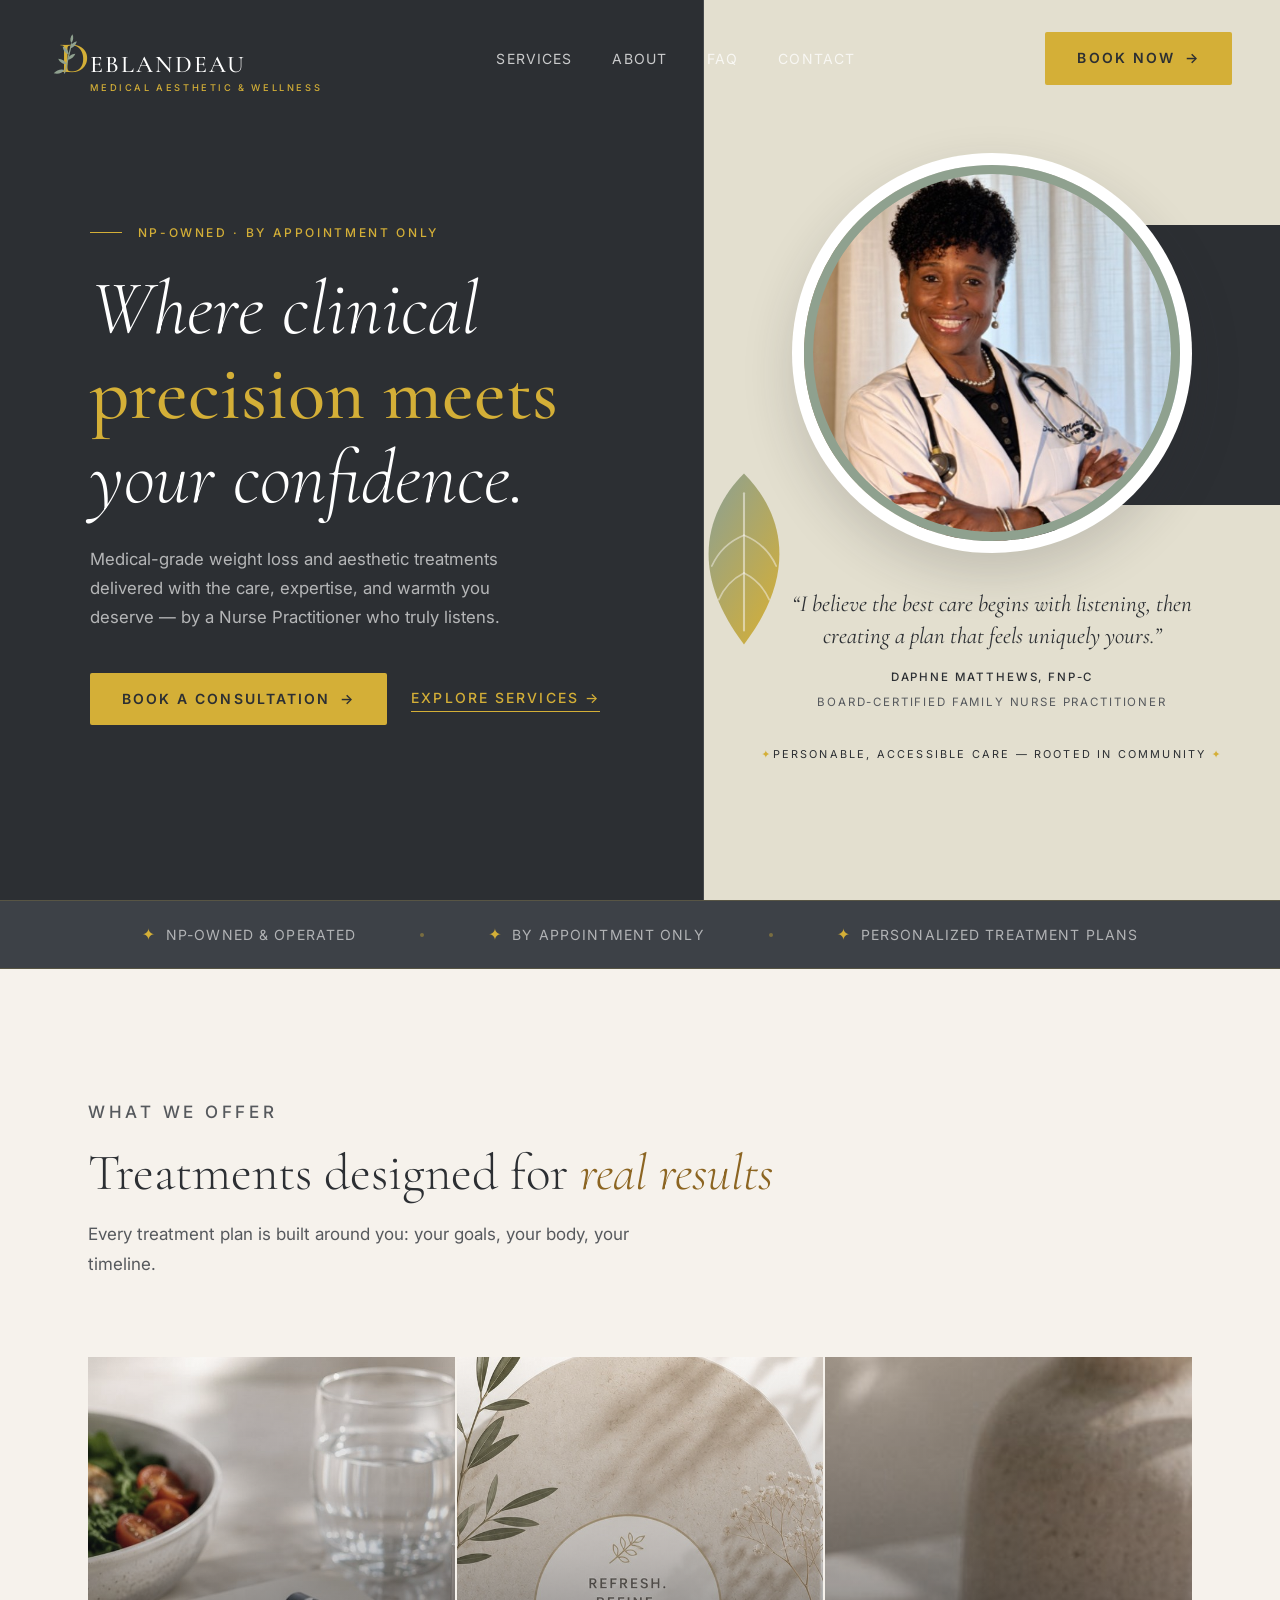
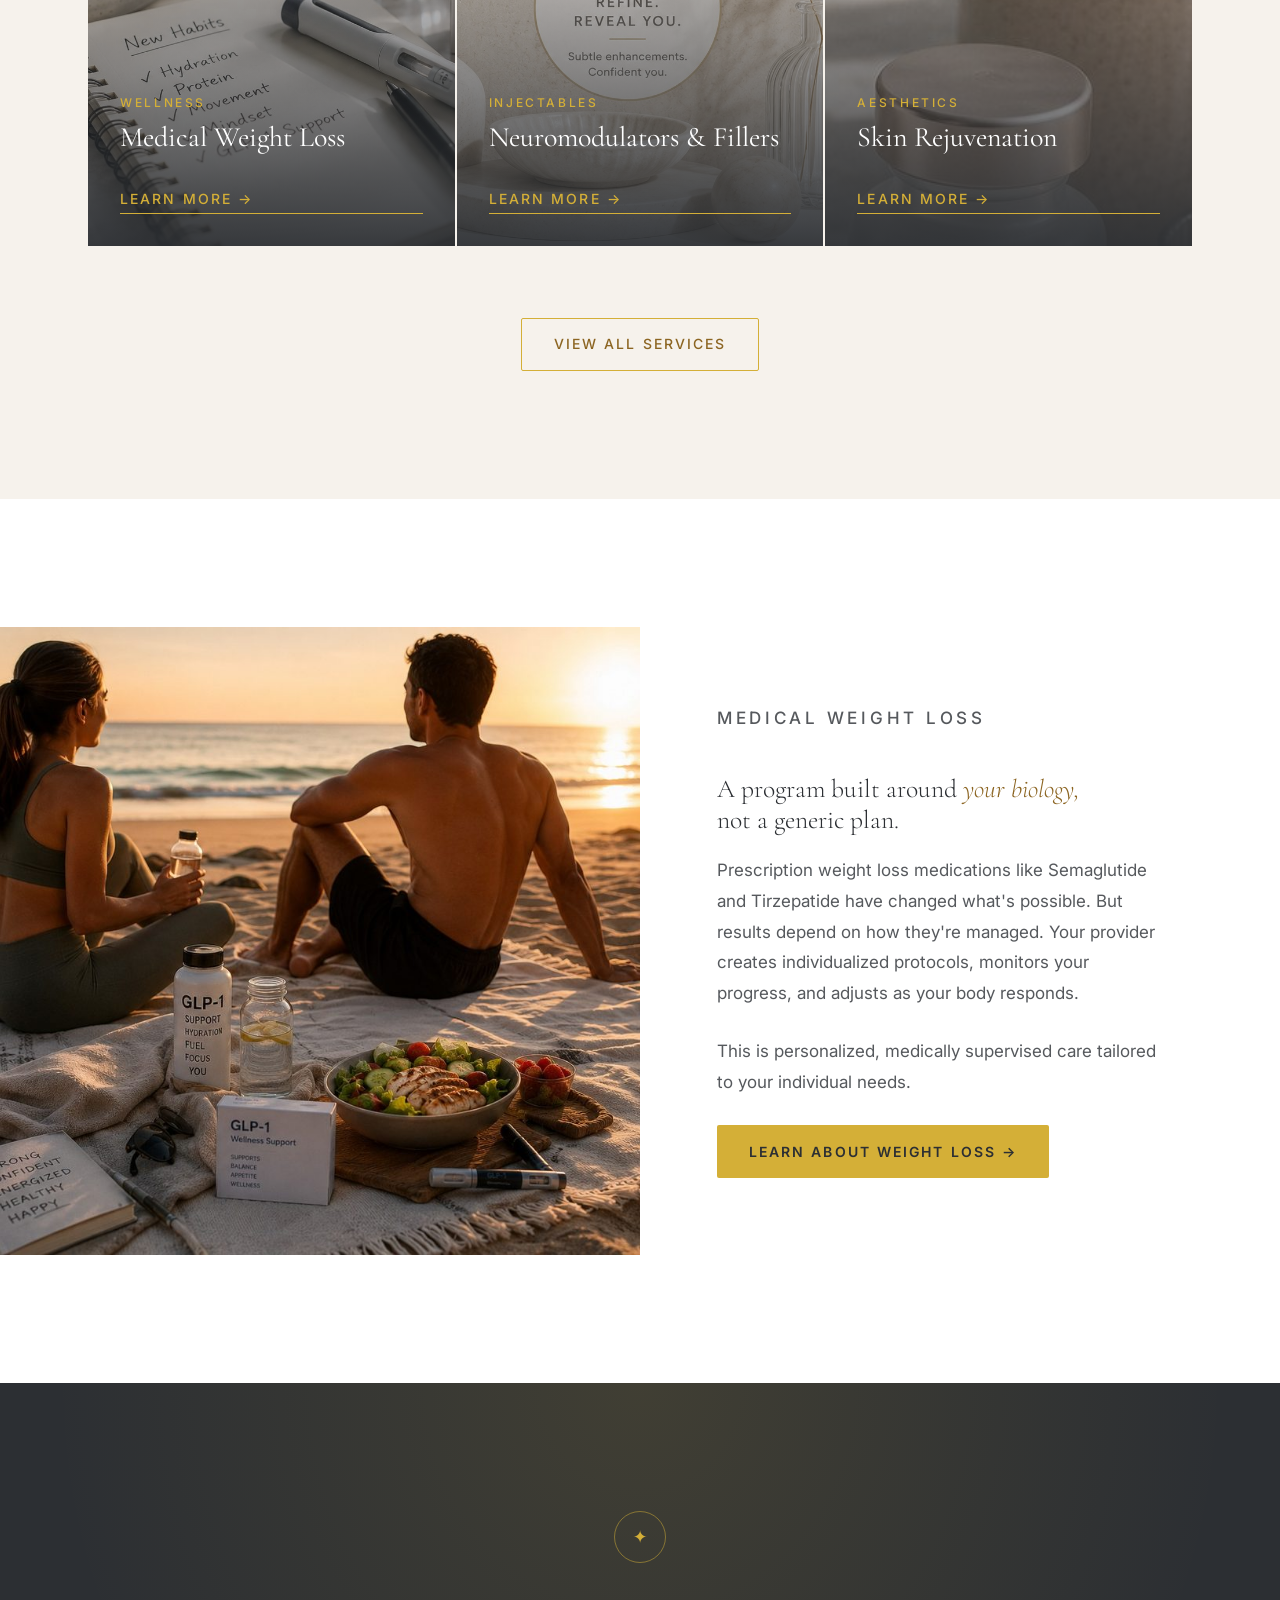
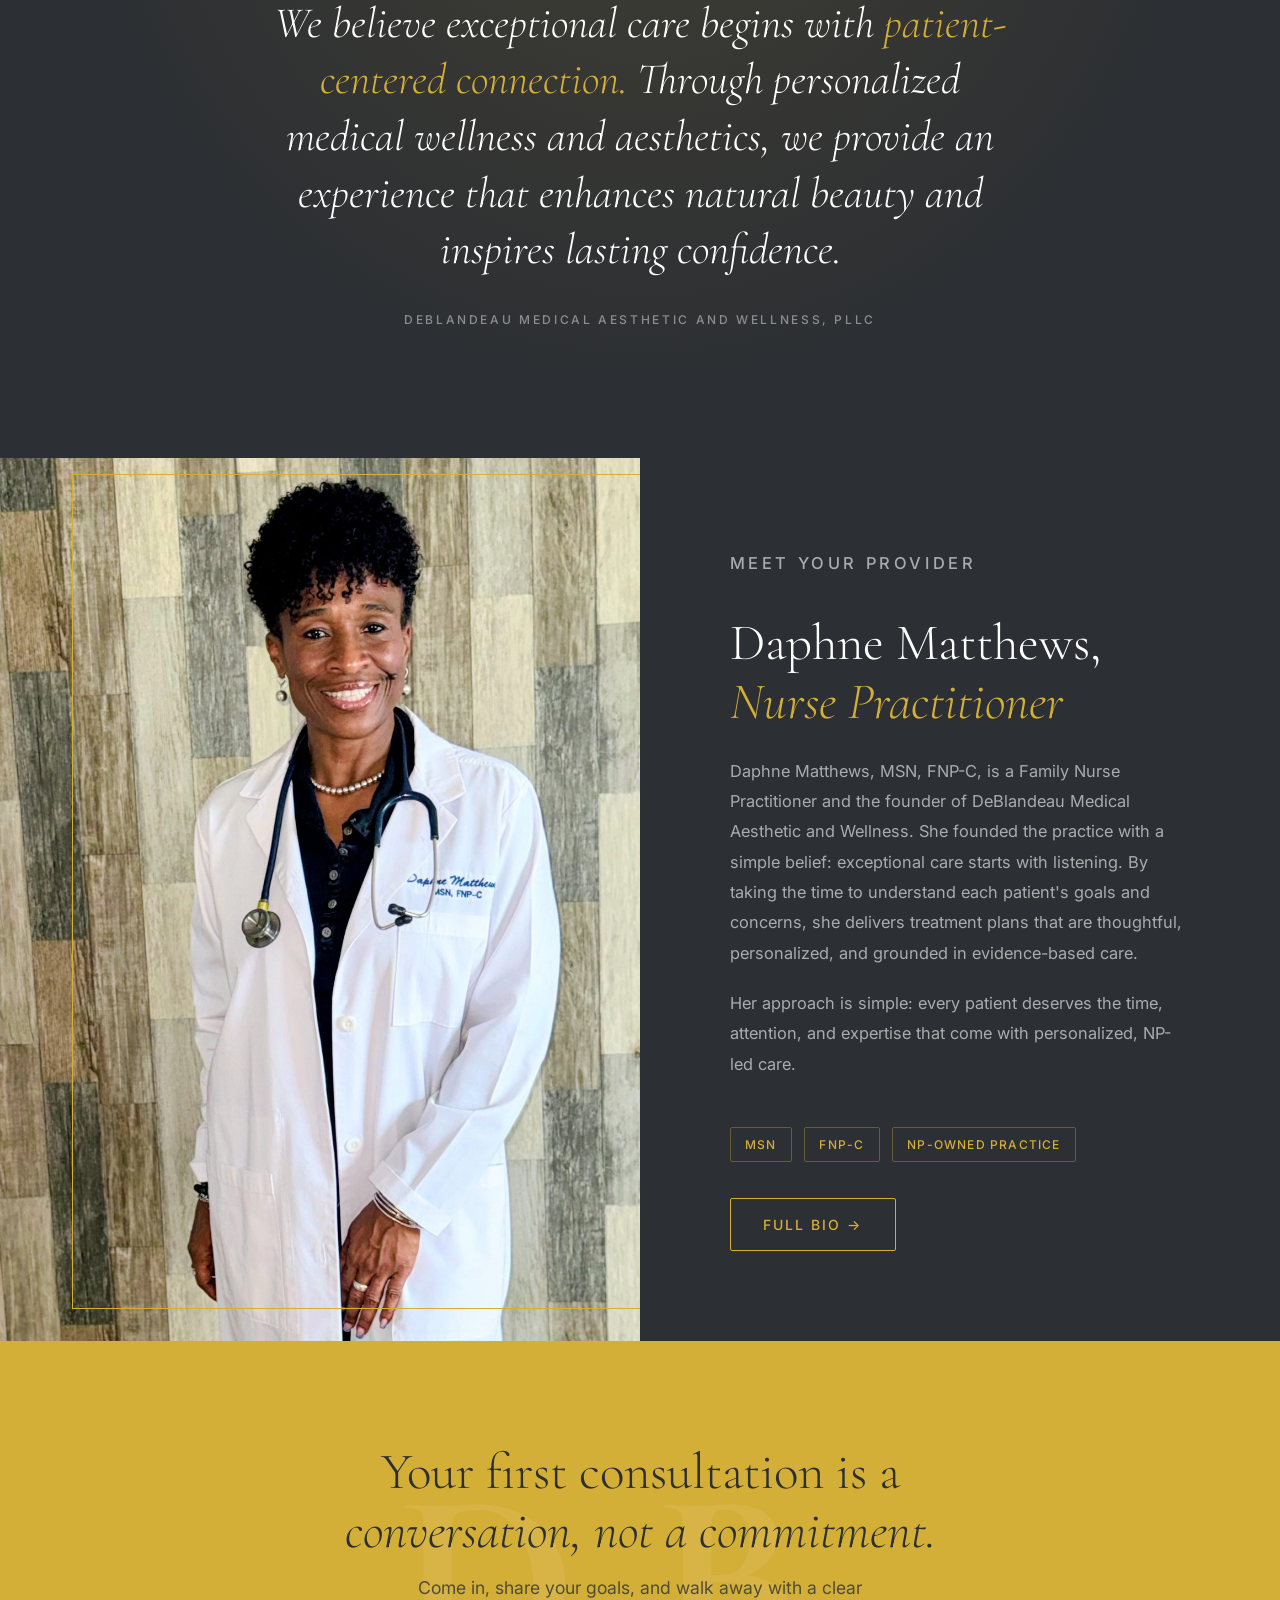
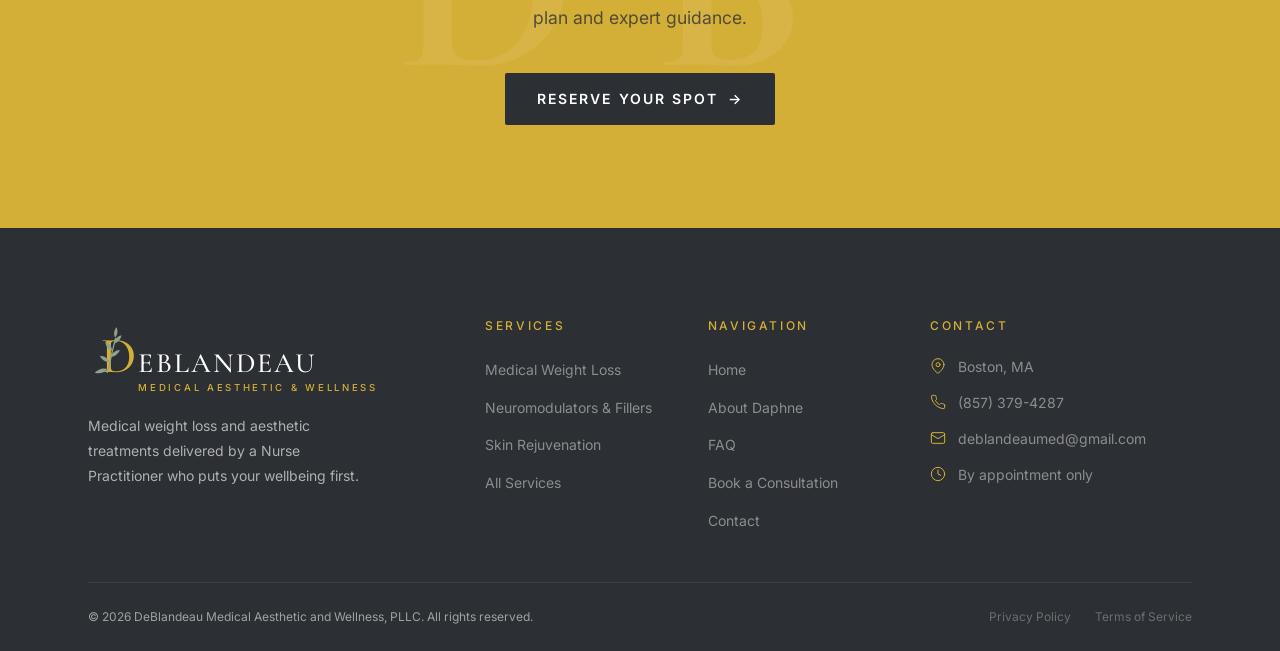
==== index.html @ 9a355823 "feat(hero): flyer-style circular portrait + quote panel on homepage hero Replace the full-height rig" ====
<!DOCTYPE html>
<html lang="en">
<head>
  <meta charset="UTF-8" />
  <meta name="viewport" content="width=device-width, initial-scale=1.0" />
  <meta name="description" content="DeBlandeau Medical Aesthetic and Wellness, PLLC — NP-owned medical weight loss, neuromodulators, fillers, and aesthetic treatments by Daphne Matthews, NP, serving the Greater Boston area." />
  <title>DeBlandeau Medical Aesthetic and Wellness, PLLC | Medical Weight Loss & Aesthetics</title>
  <link rel="canonical" href="https://deblandeau.com/" />
  <meta name="robots" content="index, follow" />
  <meta name="theme-color" content="#2C2F33" />

  <meta property="og:type" content="website" />
  <meta property="og:site_name" content="DeBlandeau Medical Aesthetic and Wellness, PLLC" />
  <meta property="og:title" content="DeBlandeau Medical Aesthetic and Wellness, PLLC" />
  <meta property="og:description" content="NP-owned medical weight loss and aesthetic treatments by Daphne Matthews, NP." />
  <meta property="og:url" content="https://deblandeau.com/" />
  <meta property="og:image" content="https://deblandeau.com/assets/images/hero-daphne.jpg" />
  <meta name="twitter:card" content="summary_large_image" />
  <meta name="twitter:title" content="DeBlandeau Medical Aesthetic and Wellness, PLLC" />
  <meta name="twitter:description" content="NP-owned medical weight loss and aesthetic treatments by Daphne Matthews, NP." />
  <meta name="twitter:image" content="https://deblandeau.com/assets/images/hero-daphne.jpg" />

  <link rel="icon" href="assets/favicon.svg?v=20260820b" type="image/svg+xml" />
  <link rel="apple-touch-icon" href="assets/favicon.svg?v=20260820b" />

  <link rel="preconnect" href="https://fonts.googleapis.com" />
  <link rel="preconnect" href="https://fonts.gstatic.com" crossorigin />
  <link rel="preload" as="style" href="https://fonts.googleapis.com/css2?family=Cormorant+Garamond:ital,wght@0,300;0,400;0,500;0,600;1,300;1,400;1,500&family=Inter:wght@300;400;500;600&display=swap" />
  <link rel="stylesheet" href="https://fonts.googleapis.com/css2?family=Cormorant+Garamond:ital,wght@0,300;0,400;0,500;0,600;1,300;1,400;1,500&family=Inter:wght@300;400;500;600&display=swap" />
  <link rel="preload" as="image" href="assets/images/hero-daphne-circle.jpg" />
  <link rel="stylesheet" href="style.css?v=20261017" />

  <script type="application/ld+json">
  {
    "@context": "https://schema.org",
    "@type": "MedicalBusiness",
    "name": "DeBlandeau Medical Aesthetic and Wellness, PLLC",
    "description": "NP-owned medical weight loss, neuromodulators, dermal fillers, and aesthetic treatments by Daphne Matthews, NP.",
    "url": "https://deblandeau.com/",
    "email": "deblandeaumed@gmail.com",
    "telephone": "+1-857-379-4287",
    "image": "https://deblandeau.com/assets/images/hero-daphne.jpg",
    "address": {
      "@type": "PostalAddress",
      "addressLocality": "Boston",
      "addressRegion": "MA",
      "addressCountry": "US"
    },
    "areaServed": "Greater Boston, MA",
    "founder": { "@type": "Person", "name": "Daphne Matthews", "jobTitle": "Nurse Practitioner" },
    "medicalSpecialty": "PlasticSurgery",
    "availableService": [
      { "@type": "MedicalProcedure", "name": "Medical Weight Loss" },
      { "@type": "MedicalProcedure", "name": "Neuromodulators & Dermal Fillers" },
      { "@type": "MedicalProcedure", "name": "Skin Rejuvenation" }
    ]
  }
  </script>
</head>
<body>

  <nav class="navbar light" aria-label="Main navigation">
    <a href="index.html" class="nav-logo" aria-label="DeBlandeau Medical Aesthetic and Wellness, PLLC — home">
      <svg class="logo-mark" viewBox="0 0 64 64" aria-hidden="true" focusable="false"><text x="35" y="51" text-anchor="middle" font-family="'Cormorant Garamond', Georgia, serif" font-size="58" font-weight="500" fill="var(--accent)">D</text><path d="M22 52 C25 44 26 34 28.5 25 C29.5 21 30.5 17 31.5 13" fill="none" stroke="var(--accent-deep)" stroke-width="1.5" stroke-linecap="round"/><g fill="var(--accent-deep)"><path d="M0 0 C3.5 -3 9 -3 13 -0.4 C9 2.2 3.5 2.6 0 0 Z" transform="translate(22 48) rotate(165) scale(1.15)"/><path d="M0 0 C3.5 -3 9 -3 13 -0.4 C9 2.2 3.5 2.6 0 0 Z" transform="translate(24.5 40) rotate(-145)"/><path d="M0 0 C3.5 -3 9 -3 13 -0.4 C9 2.2 3.5 2.6 0 0 Z" transform="translate(26 34) rotate(-35)"/><path d="M0 0 C3.5 -3 9 -3 13 -0.4 C9 2.2 3.5 2.6 0 0 Z" transform="translate(27.5 27) rotate(-125)"/><path d="M0 0 C3.5 -3 9 -3 13 -0.4 C9 2.2 3.5 2.6 0 0 Z" transform="translate(29.5 19) rotate(-45)"/><path d="M0 0 C3.5 -3 9 -3 13 -0.4 C9 2.2 3.5 2.6 0 0 Z" transform="translate(31 12) rotate(-80) scale(0.9)"/></g></svg><span class="logo-text"><span class="logo-name">eBlandeau</span><span class="logo-sub">Medical Aesthetic &amp; Wellness</span></span>
    </a>
    <ul class="nav-links" role="list">
      <li><a href="services.html">Services</a></li>
      <li><a href="about.html">About</a></li>
      <li><a href="faq.html">FAQ</a></li>
      <li><a href="contact.html">Contact</a></li>
    </ul>
    <a href="https://clientportal.us.zandahealth.com/clientportal/deblandeaumedicalaestheticsand/appointment-booking" target="_blank" rel="noopener noreferrer" class="btn-primary nav-cta" aria-label="Book a consultation">
      Book Now <span class="arrow" aria-hidden="true">→</span>
    </a>
    <button class="nav-toggle" aria-label="Open menu" aria-expanded="false">
      <span></span><span></span><span></span>
    </button>
  </nav>

  <nav class="nav-mobile" aria-label="Mobile navigation">
    <a href="index.html">Home</a>
    <a href="services.html">Services</a>
    <a href="about.html">About</a>
    <a href="faq.html">FAQ</a>
    <a href="contact.html">Contact</a>
    <a href="https://clientportal.us.zandahealth.com/clientportal/deblandeaumedicalaestheticsand/appointment-booking" target="_blank" rel="noopener noreferrer" class="text-accent">Book a Consultation →</a>
  </nav>

  <section class="hero" aria-label="Hero">
    <div class="hero-left">
      <div class="hero-content">
        <div class="hero-eyebrow">
          <span class="eyebrow">NP-Owned · By Appointment Only</span>
        </div>
        <h1 class="hero-title display-italic">
          Where clinical
          <strong>precision meets</strong>
          your confidence.
        </h1>
        <p class="hero-subtitle">
          Medical-grade weight loss and aesthetic treatments delivered with the care, expertise, and warmth you deserve — by a Nurse Practitioner who truly listens.
        </p>
        <div class="hero-actions">
          <a href="https://clientportal.us.zandahealth.com/clientportal/deblandeaumedicalaestheticsand/appointment-booking" target="_blank" rel="noopener noreferrer" class="btn-primary">
            Book a Consultation <span class="arrow" aria-hidden="true">→</span>
          </a>
          <a href="services.html" class="btn-ghost">Explore Services →</a>
        </div>
      </div>
    </div>
    <div class="hero-right hero-right--portrait">
      <svg class="hero-leaf" aria-hidden="true" viewBox="0 0 200 260" fill="none" xmlns="http://www.w3.org/2000/svg">
        <defs>
          <linearGradient id="heroLeafGrad" x1="0.12" y1="0" x2="0.88" y2="1">
            <stop offset="0" stop-color="#8FA18F" />
            <stop offset="1" stop-color="#D4AF37" />
          </linearGradient>
        </defs>
        <path d="M100 8C44 64 22 150 100 252C178 150 156 64 100 8Z" fill="url(#heroLeafGrad)" />
        <path d="M100 36V232" stroke="#F6F2EC" stroke-width="3" stroke-linecap="round" opacity="0.55" />
        <path d="M100 96C80 104 64 118 54 140" stroke="#F6F2EC" stroke-width="2.5" stroke-linecap="round" opacity="0.5" />
        <path d="M100 96C120 104 136 118 146 140" stroke="#F6F2EC" stroke-width="2.5" stroke-linecap="round" opacity="0.5" />
        <path d="M100 150C84 158 72 170 64 188" stroke="#F6F2EC" stroke-width="2.5" stroke-linecap="round" opacity="0.5" />
        <path d="M100 150C116 158 128 170 136 188" stroke="#F6F2EC" stroke-width="2.5" stroke-linecap="round" opacity="0.5" />
      </svg>
      <div class="hero-portrait-wrap">
        <div class="hero-portrait">
          <img src="assets/images/hero-daphne-circle.jpg" alt="Daphne Matthews, FNP-C — Founder of DeBlandeau Medical Aesthetic and Wellness, PLLC" width="512" height="512" loading="eager" />
        </div>
      </div>
      <div class="hero-quote">
        <p class="hero-quote-text">“I believe the best care begins with listening, then creating a plan that feels uniquely yours.”</p>
        <p class="hero-quote-name">Daphne Matthews, FNP-C</p>
        <p class="hero-quote-title">Board-Certified Family Nurse Practitioner</p>
      </div>
      <p class="hero-band">Personable, accessible care — rooted in community</p>
    </div>
  </section>

  <div class="trust-bar" role="complementary" aria-label="Practice highlights">
    <div class="trust-bar-inner container">
      <div class="trust-item"><span class="icon" aria-hidden="true">✦</span> NP-Owned &amp; Operated</div>
      <div class="trust-divider" aria-hidden="true"></div>
      <div class="trust-item"><span class="icon" aria-hidden="true">✦</span> By Appointment Only</div>
      <div class="trust-divider" aria-hidden="true"></div>
      <div class="trust-item"><span class="icon" aria-hidden="true">✦</span> Personalized Treatment Plans</div>
    </div>
  </div>

  <section class="section" id="services" aria-labelledby="services-heading">
    <div class="container">
      <header class="section-header reveal">
        <p class="eyebrow">What We Offer</p>
        <h2 id="services-heading">Treatments designed for <em>real results</em></h2>
        <p>Every treatment plan is built around you: your goals, your body, your timeline.</p>
      </header>
      <div class="services-grid" role="list">
        <article class="service-card reveal" role="listitem">
          <img src="assets/images/service-weightloss.jpg" alt="Medical weight loss treatment" class="service-card-img" loading="lazy" onerror="this.style.visibility='hidden'" />
          <div class="service-card-overlay">
            <span class="service-card-label">Wellness</span>
            <h3 class="service-card-title">Medical Weight Loss</h3>
            <p class="service-card-desc">Clinically supervised Semaglutide and Tirzepatide programs designed to help you lose weight sustainably — guided every step of the way.</p>
            <a href="services.html#weight-loss" class="btn-ghost">Learn More →</a>
          </div>
        </article>
        <article class="service-card reveal reveal-delay-1" role="listitem">
          <img src="assets/images/service-injectables.jpg" alt="Injectable treatments — neuromodulators and dermal fillers" class="service-card-img" loading="lazy" onerror="this.style.visibility='hidden'" />
          <div class="service-card-overlay">
            <span class="service-card-label">Injectables</span>
            <h3 class="service-card-title">Neuromodulators &amp; Fillers</h3>
            <p class="service-card-desc">Natural-looking neuromodulator and dermal filler treatments to soften lines, restore volume, and refresh your appearance without looking overdone.</p>
            <a href="services.html#injectables" class="btn-ghost">Learn More →</a>
          </div>
        </article>
        <article class="service-card reveal reveal-delay-2" role="listitem">
          <img src="assets/images/service-aesthetics.jpg" alt="Aesthetic skin treatments" class="service-card-img" loading="lazy" onerror="this.style.visibility='hidden'" />
          <div class="service-card-overlay">
            <span class="service-card-label">Aesthetics</span>
            <h3 class="service-card-title">Skin Rejuvenation</h3>
            <p class="service-card-desc">Advanced aesthetic treatments to improve skin tone, texture, and radiance — tailored to your skin type and concerns.</p>
            <a href="services.html#aesthetics" class="btn-ghost">Learn More →</a>
          </div>
        </article>
      </div>
      <div class="text-center mt-3" style="padding-top: 3rem;">
        <a href="services.html" class="btn-outline">View All Services</a>
      </div>
    </div>
  </section>

  <section class="section section-surface" id="weight-loss-feature" aria-label="Weight loss feature">
    <div class="feature-row reveal">
      <div class="feature-img-wrap">
        <img src="assets/images/weightloss-feature.jpg" alt="Patient consultation for medical weight loss" loading="lazy" onerror="this.style.visibility='hidden'" />
      </div>
      <div class="feature-content">
        <p class="eyebrow">Medical Weight Loss</p>
        <h2 style="font-size: var(--fs-h3); font-family: var(--font-display); font-weight: 300; margin: 0.75rem 0 1.25rem; line-height: 1.2;">
          A program built around <em style="font-style: italic; color: var(--accent-ink);">your biology,</em><br>not a generic plan.
        </h2>
        <p>Prescription weight loss medications like Semaglutide and Tirzepatide have changed what's possible. But results depend on how they're managed. Your provider creates individualized protocols, monitors your progress, and adjusts as your body responds.</p>
        <p>This is personalized, medically supervised care tailored to your individual needs.</p>
        <a href="services.html#weight-loss" class="btn-primary">Learn About Weight Loss →</a>
      </div>
    </div>
  </section>

  <section class="manifesto" aria-label="Our promise">
    <div class="container">
      <span class="manifesto-mark" aria-hidden="true">✦</span>
      <blockquote class="manifesto-quote reveal">
        We believe exceptional care begins with <em>patient-centered connection.</em> Through personalized medical wellness and aesthetics, we provide an experience that enhances natural beauty and inspires lasting confidence.
      </blockquote>
      <p class="manifesto-attr reveal reveal-delay-1">DeBlandeau Medical Aesthetic and Wellness, PLLC</p>
    </div>
  </section>

  <section class="about-teaser" id="about" aria-label="About Daphne">
    <div class="about-photo-wrap">
      <img src="assets/images/about-daphne.jpg" alt="Daphne Matthews, NP — founder and lead provider" loading="lazy" onerror="this.style.visibility='hidden'" />
    </div>
    <div class="about-content">
      <p class="eyebrow">Meet Your Provider</p>
      <h2>Daphne Matthews,<br><em>Nurse Practitioner</em></h2>
      <p>Daphne Matthews, MSN, FNP-C, is a Family Nurse Practitioner and the founder of DeBlandeau Medical Aesthetic and Wellness. She founded the practice with a simple belief: exceptional care starts with listening. By taking the time to understand each patient's goals and concerns, she delivers treatment plans that are thoughtful, personalized, and grounded in evidence-based care.</p>
      <p>Her approach is simple: every patient deserves the time, attention, and expertise that come with personalized, NP-led care.</p>
      <div class="about-credentials" aria-label="Credentials">
        <span class="credential-tag">MSN</span>
        <span class="credential-tag">FNP-C</span>
        <span class="credential-tag">NP-Owned Practice</span>
      </div>
      <a href="about.html" class="btn-outline">Full Bio →</a>
    </div>
  </section>

  <!-- TESTIMONIALS — DISABLED until real patient testimonials exist (premium audit 2026-07-04).
       To re-enable: remove this comment wrapper and replace the [Patient Name] / [Town, MA] markers.
  <section class="section section-surface" id="testimonials" aria-labelledby="testimonials-heading">
    <div class="container">
      <header class="section-header centered reveal">
        <p class="eyebrow">Patient Stories</p>
        <h2 id="testimonials-heading">Real people, <em>real results</em></h2>
      </header>
      <div class="testimonials-grid" role="list">
        <article class="testimonial-card reveal" role="listitem">
          <div class="stars" aria-label="5 out of 5 stars">
            <span class="star" aria-hidden="true">★</span><span class="star" aria-hidden="true">★</span><span class="star" aria-hidden="true">★</span><span class="star" aria-hidden="true">★</span><span class="star" aria-hidden="true">★</span>
          </div>
          <p class="testimonial-text">"Daphne took the time to actually listen to me and build a plan that fit my life. I've tried everything before — this is the first time I've felt genuinely supported."</p>
          <div class="testimonial-author">
            <img src="assets/images/avatar-1.jpg" alt="" class="author-avatar" loading="lazy" onerror="this.style.visibility='hidden'" />
            <div><span class="author-name">[Patient Name]</span><span class="author-location">[Town, MA]</span></div>
          </div>
        </article>
        <article class="testimonial-card reveal reveal-delay-1" role="listitem">
          <div class="stars" aria-label="5 out of 5 stars">
            <span class="star" aria-hidden="true">★</span><span class="star" aria-hidden="true">★</span><span class="star" aria-hidden="true">★</span><span class="star" aria-hidden="true">★</span><span class="star" aria-hidden="true">★</span>
          </div>
          <p class="testimonial-text">"My results were so natural — my husband didn't even notice I had anything done, he just said I looked refreshed. That's exactly what I wanted."</p>
          <div class="testimonial-author">
            <img src="assets/images/avatar-2.jpg" alt="" class="author-avatar" loading="lazy" onerror="this.style.visibility='hidden'" />
            <div><span class="author-name">[Patient Name]</span><span class="author-location">[Town, MA]</span></div>
          </div>
        </article>
        <article class="testimonial-card reveal reveal-delay-2" role="listitem">
          <div class="stars" aria-label="5 out of 5 stars">
            <span class="star" aria-hidden="true">★</span><span class="star" aria-hidden="true">★</span><span class="star" aria-hidden="true">★</span><span class="star" aria-hidden="true">★</span><span class="star" aria-hidden="true">★</span>
          </div>
          <p class="testimonial-text">"The consultation alone was worth it. She answered every question I had, no rushing, no pressure. I felt safe from the first appointment."</p>
          <div class="testimonial-author">
            <img src="assets/images/avatar-3.jpg" alt="" class="author-avatar" loading="lazy" onerror="this.style.visibility='hidden'" />
            <div><span class="author-name">[Patient Name]</span><span class="author-location">[Town, MA]</span></div>
          </div>
        </article>
      </div>
    </div>
  </section>
  END TESTIMONIALS (disabled) -->

  <section class="cta-banner" aria-label="Call to action">
    <div class="container">
      <h2 class="reveal">Your first consultation is a<br><em>conversation, not a commitment.</em></h2>
      <p class="reveal reveal-delay-1">Come in, share your goals, and walk away with a clear plan and expert guidance.</p>
      <a href="https://clientportal.us.zandahealth.com/clientportal/deblandeaumedicalaestheticsand/appointment-booking" target="_blank" rel="noopener noreferrer" class="btn-primary reveal reveal-delay-2">Reserve Your Spot <span class="arrow" aria-hidden="true">→</span></a>
    </div>
  </section>

  <footer aria-label="Site footer">
    <div class="container">
      <div class="footer-grid">
        <div class="footer-brand">
          <a href="index.html" class="nav-logo" aria-label="DeBlandeau Medical Aesthetic and Wellness, PLLC — home">
            <svg class="logo-mark" viewBox="0 0 64 64" aria-hidden="true" focusable="false"><text x="35" y="51" text-anchor="middle" font-family="'Cormorant Garamond', Georgia, serif" font-size="58" font-weight="500" fill="var(--accent)">D</text><path d="M22 52 C25 44 26 34 28.5 25 C29.5 21 30.5 17 31.5 13" fill="none" stroke="var(--accent-deep)" stroke-width="1.5" stroke-linecap="round"/><g fill="var(--accent-deep)"><path d="M0 0 C3.5 -3 9 -3 13 -0.4 C9 2.2 3.5 2.6 0 0 Z" transform="translate(22 48) rotate(165) scale(1.15)"/><path d="M0 0 C3.5 -3 9 -3 13 -0.4 C9 2.2 3.5 2.6 0 0 Z" transform="translate(24.5 40) rotate(-145)"/><path d="M0 0 C3.5 -3 9 -3 13 -0.4 C9 2.2 3.5 2.6 0 0 Z" transform="translate(26 34) rotate(-35)"/><path d="M0 0 C3.5 -3 9 -3 13 -0.4 C9 2.2 3.5 2.6 0 0 Z" transform="translate(27.5 27) rotate(-125)"/><path d="M0 0 C3.5 -3 9 -3 13 -0.4 C9 2.2 3.5 2.6 0 0 Z" transform="translate(29.5 19) rotate(-45)"/><path d="M0 0 C3.5 -3 9 -3 13 -0.4 C9 2.2 3.5 2.6 0 0 Z" transform="translate(31 12) rotate(-80) scale(0.9)"/></g></svg><span class="logo-text"><span class="logo-name">eBlandeau</span><span class="logo-sub">Medical Aesthetic &amp; Wellness</span></span>
          </a>
          <p>Medical weight loss and aesthetic treatments delivered by a Nurse Practitioner who puts your wellbeing first.</p>
          <!-- Social links removed until real handles exist (audit 2026-07-04). Restore .footer-social block here. -->
        </div>
        <div class="footer-col">
          <h4>Services</h4>
          <ul role="list">
            <li><a href="services.html#weight-loss">Medical Weight Loss</a></li>
            <li><a href="services.html#injectables">Neuromodulators &amp; Fillers</a></li>
            <li><a href="services.html#aesthetics">Skin Rejuvenation</a></li>
            <li><a href="services.html">All Services</a></li>
          </ul>
        </div>
        <div class="footer-col">
          <h4>Navigation</h4>
          <ul role="list">
            <li><a href="index.html">Home</a></li>
            <li><a href="about.html">About Daphne</a></li>
            <li><a href="faq.html">FAQ</a></li>
            <li><a href="https://clientportal.us.zandahealth.com/clientportal/deblandeaumedicalaestheticsand/appointment-booking" target="_blank" rel="noopener noreferrer">Book a Consultation</a></li>
            <li><a href="contact.html">Contact</a></li>
          </ul>
        </div>
        <div class="footer-col">
          <h4>Contact</h4>
          <div class="footer-contact-item"><span class="icon" aria-hidden="true"><svg xmlns="http://www.w3.org/2000/svg" width="16" height="16" viewBox="0 0 24 24" fill="none" stroke="currentColor" stroke-width="1.5" stroke-linecap="round" stroke-linejoin="round" style="display:block"><path d="M21 10c0 7-9 13-9 13s-9-6-9-13a9 9 0 0 1 18 0z"/><circle cx="12" cy="10" r="3"/></svg></span><span>Boston, MA</span></div>
          <div class="footer-contact-item"><span class="icon" aria-hidden="true"><svg xmlns="http://www.w3.org/2000/svg" width="16" height="16" viewBox="0 0 24 24" fill="none" stroke="currentColor" stroke-width="1.5" stroke-linecap="round" stroke-linejoin="round" style="display:block"><path d="M22 16.92v3a2 2 0 0 1-2.18 2 19.79 19.79 0 0 1-8.63-3.07 19.5 19.5 0 0 1-6-6 19.79 19.79 0 0 1-3.07-8.67A2 2 0 0 1 4.11 2h3a2 2 0 0 1 2 1.72 12.84 12.84 0 0 0 .7 2.81 2 2 0 0 1-.45 2.11L8.09 9.91a16 16 0 0 0 6 6l1.27-1.27a2 2 0 0 1 2.11-.45 12.84 12.84 0 0 0 2.81.7A2 2 0 0 1 22 16.92z"/></svg></span><span><a href="tel:+18573794287">(857) 379-4287</a></span></div>
          <div class="footer-contact-item"><span class="icon" aria-hidden="true"><svg xmlns="http://www.w3.org/2000/svg" width="16" height="16" viewBox="0 0 24 24" fill="none" stroke="currentColor" stroke-width="1.5" stroke-linecap="round" stroke-linejoin="round" style="display:block"><rect x="2" y="4" width="20" height="16" rx="2"/><path d="m22 7-10 6L2 7"/></svg></span><span><a href="mailto:deblandeaumed@gmail.com">deblandeaumed@gmail.com</a></span></div>
          <div class="footer-contact-item"><span class="icon" aria-hidden="true"><svg xmlns="http://www.w3.org/2000/svg" width="16" height="16" viewBox="0 0 24 24" fill="none" stroke="currentColor" stroke-width="1.5" stroke-linecap="round" stroke-linejoin="round" style="display:block"><circle cx="12" cy="12" r="10"/><path d="M12 6v6l4 2"/></svg></span><span>By appointment only</span></div>
        </div>
      </div>
      <div class="footer-bottom">
        <p>&copy; <span id="year"></span> DeBlandeau Medical Aesthetic and Wellness, PLLC. All rights reserved.</p>
        <div class="footer-bottom-links">
          <a href="privacy.html">Privacy Policy</a>
          <a href="terms.html">Terms of Service</a>
        </div>
      </div>
    </div>
  </footer>

  <div class="mobile-book-bar"><a href="https://clientportal.us.zandahealth.com/clientportal/deblandeaumedicalaestheticsand/appointment-booking" target="_blank" rel="noopener noreferrer" class="btn-primary">Book a Consultation <span class="arrow" aria-hidden="true">→</span></a></div>

  <script src="main.js?v=20261016"></script>
  <script>document.getElementById('year').textContent = new Date().getFullYear();</script>
</body>
</html>
---- style.css ----
/* ============================================================
   DEBLANDEAU.COM — MASTER STYLESHEET
   Design System: Natural Wellness Luxury · Cormorant + Inter
   ⚠️  IRON RULE: NEVER hardcode a color. Use variables only.
   ⚠️  IRON RULE: DO NOT modify this file without explicit instruction.
   ============================================================ */

/* ARCHIVED PALETTE — Luxe Clinical (replaced June 17, 2026)
   Token NAMES unchanged; only hex/rgba VALUES were revalued to the new
   Natural Wellness Luxury palette.
   --bg          was: #FAF8F5                -> #F6F2EC
   --surface     was: #F2EDE6                -> #FFFFFF
   --white       was: #FFFFFF                -> #FFFFFF
   --dark        was: #1B3A6B                -> #2C2F33
   --dark-light  was: #244D8A                -> #3D4147
   --text        was: #0F1A2E                -> #2C2F33
   --text-muted  was: #3D4A5C                -> #B9AA97
   --text-light  was: #5A6A82                -> #FFFFFF
   --accent      was: #2B6CB0                -> #C9A66A
   --accent-soft was: #C8D9F0                -> rgba(201,166,106,0.12)
   --accent-deep was: #1A4F8A                -> #8FA18F
   --border      was: rgba(43,108,176,0.15)  -> #E4DDD3
   --shadow      was: rgba(27,58,107,0.08)   -> rgba(44,47,51,0.08)
   --accent-rgb  was: 43,108,176             -> 201,166,106
   --dark-rgb    was: 27,58,107              -> 44,47,51
*/

/* REVALUED Aug 20, 2026 — WCAG AA contrast repair (owner-approved fix-by-fix):
   --text-muted  was: #B9AA97 (Taupe, 2.03:1 on --bg) -> #56595D
     (Charcoal #2C2F33 +42/channel, offsets preserved; 6.31:1 on --bg,
      7.04:1 on --surface)
   Taupe #B9AA97 stays in the palette as --taupe (borders/decorative only —
   never body text).
   .btn-primary / .btn-primary:hover / .btn-outline:hover text: --white ->
   --dark (5.86:1 on gold, 4.91:1 on sage hover; was 2.30:1 / 2.74:1).
*/

/* Fonts are loaded via <link rel="preload"/stylesheet"> in each page <head>
   for faster, non-render-blocking delivery. Do not re-add @import here. */

:root {
  /* Colors — Natural Wellness Luxury (revalued June 17, 2026) */
  --bg: #F6F2EC;
  --surface: #FFFFFF;
  --dark: #2C2F33;
  --dark-light: #3D4147;
  --accent: #D4AF37;
  --accent-soft: rgba(var(--accent-rgb), 0.12);
  --accent-deep: #8FA18F;
  --accent-ink: #8C6522;
  --accent-text: var(--accent-ink);
  --text: #2C2F33;
  --text-muted: #56595D;
  --text-light: #FFFFFF;
  --white: #FFFFFF;
  --border: #E4DDD3;
  --taupe: #B9AA97;
  --shadow: rgba(44, 47, 51, 0.08);
  --accent-rgb: 212, 175, 55;
  --dark-rgb: 44, 47, 51;
  --font-display: 'Cormorant Garamond', Georgia, serif;
  --font-body:    'Inter', system-ui, sans-serif;
  --fs-hero:   clamp(2.8rem, 6vw, 5.5rem);
  --fs-h2:     clamp(2rem, 4vw, 3.2rem);
  --fs-h3:     clamp(1.25rem, 2vw, 1.75rem);
  --fs-h4:     1.25rem;
  --fs-body:   1rem;
  --fs-small:  0.875rem;
  --fs-xs:     0.75rem;
  --section-gap:   clamp(5rem, 10vw, 9rem);
  --card-padding:  clamp(1.5rem, 3vw, 2.5rem);
  --container-max: 1200px;
  --container-pad: clamp(1.25rem, 5vw, 3rem);
  --ease:          cubic-bezier(0.25, 0.46, 0.45, 0.94);
  --transition:    0.35s var(--ease);
  --transition-fast: 0.18s var(--ease);
  --radius-sm:   4px;
  --radius:      8px;
  --radius-lg:   16px;
  --tracking-wide: 0.15em;
  --tracking-wider: 0.22em;
}

/* Gold text auto-brightens inside dark containers via the cascading token */
.hero-left, .page-hero, .section-dark, .about-content,
.service-card-overlay, .nav-mobile, .about-quote-badge { --accent-text: var(--accent); }

*, *::before, *::after { box-sizing: border-box; margin: 0; padding: 0; }
html { scroll-behavior: smooth; -webkit-text-size-adjust: 100%; }
html, body { overflow-x: clip; }
img, video { max-width: 100%; display: block; }
a { color: inherit; text-decoration: none; }
ul, ol { list-style: none; }
button { cursor: pointer; font: inherit; border: none; background: none; }
input, textarea, select { font: inherit; }

body {
  font-family: var(--font-body);
  font-size: var(--fs-body);
  color: var(--text);
  background: var(--bg);
  line-height: 1.7;
  -webkit-font-smoothing: antialiased;
}

.display       { font-family: var(--font-display); font-weight: 400; line-height: 1.05; }
.display-italic{ font-family: var(--font-display); font-style: italic; font-weight: 300; line-height: 1.1; }
h1, h2, h3    { font-family: var(--font-display); font-weight: 400; line-height: 1.15; }
h4, h5, h6    { font-family: var(--font-body); font-weight: 500; }

.eyebrow {
  font-family: var(--font-body);
  font-size: var(--fs-xs);
  font-weight: 500;
  letter-spacing: var(--tracking-wider);
  text-transform: uppercase;
  color: var(--accent-text);
}

.container {
  width: 100%;
  max-width: var(--container-max);
  margin: 0 auto;
  padding: 0 var(--container-pad);
}

.btn-primary {
  display: inline-flex;
  align-items: center;
  gap: 0.6rem;
  padding: 0.9rem 2rem;
  background: var(--accent);
  color: var(--dark);
  font-family: var(--font-body);
  font-size: var(--fs-small);
  font-weight: 600;
  letter-spacing: var(--tracking-wide);
  text-transform: uppercase;
  border-radius: 2px;
  transition: background var(--transition-fast), transform var(--transition-fast), box-shadow var(--transition-fast);
}
.btn-primary:hover {
  background: var(--accent-deep);
  color: var(--dark);
  transform: translateY(-1px);
  box-shadow: 0 8px 24px rgba(var(--accent-rgb), 0.32);
}
.btn-primary .arrow { transition: transform var(--transition-fast); }
.btn-primary:hover .arrow { transform: translateX(4px); }

.btn-outline {
  display: inline-flex;
  align-items: center;
  gap: 0.6rem;
  padding: 0.85rem 2rem;
  background: transparent;
  color: var(--accent-text);
  font-family: var(--font-body);
  font-size: var(--fs-small);
  font-weight: 500;
  letter-spacing: var(--tracking-wide);
  text-transform: uppercase;
  border: 1px solid var(--accent);
  border-radius: 2px;
  transition: all var(--transition-fast);
}
.btn-outline:hover { background: var(--accent); color: var(--dark); }

.btn-ghost {
  display: inline-flex;
  align-items: center;
  gap: 0.5rem;
  font-size: var(--fs-small);
  font-weight: 500;
  letter-spacing: var(--tracking-wide);
  text-transform: uppercase;
  color: var(--accent-text);
  padding-bottom: 2px;
  border-bottom: 1px solid var(--accent);
  transition: gap var(--transition-fast), color var(--transition-fast);
}
.btn-ghost:hover { gap: 0.8rem; color: var(--accent-deep); }

.navbar {
  position: fixed;
  top: 0; left: 0; right: 0;
  z-index: 1000;
  padding: 1.5rem var(--container-pad);
  display: flex;
  align-items: center;
  justify-content: space-between;
  transition: background var(--transition), box-shadow var(--transition);
}
.navbar.scrolled {
  background: var(--dark);
  padding: 1rem var(--container-pad);
  box-shadow: 0 2px 20px rgba(var(--dark-rgb), 0.28);
}
.nav-logo {
  display: inline-flex;
  align-items: baseline; /* svg baseline = its bottom edge; logo-text baseline = EBLANDEAU's */
  gap: 0;
  line-height: 1;
}
.logo-mark {
  width: 48px;
  height: 48px;
  flex-shrink: 0;
  margin-right: -0.35rem; /* D glyph stops short of its viewBox edge; pull EBLANDEAU flush */
  position: relative;
  top: 10px; /* D glyph baseline sits (13/64)·height above the svg bottom edge */
  transform-origin: center;
  transition: transform var(--transition-fast);
}
.nav-logo:hover .logo-mark { transform: scale(1.15); }
.logo-text { display: inline-flex; flex-direction: column; }
.footer-brand .logo-mark { width: 56px; height: 56px; top: 11px; }
.logo-name {
  font-family: var(--font-display);
  font-size: 1.5rem;
  font-weight: 500;
  color: var(--white);
  text-transform: uppercase;
  letter-spacing: 0.08em;
  line-height: 1;
}
.logo-sub {
  font-family: var(--font-body);
  font-size: 0.58rem;
  font-weight: 500;
  letter-spacing: 0.28em;
  text-transform: uppercase;
  color: var(--accent);
  margin-top: 0.4rem;
}
.nav-links { display: flex; align-items: center; gap: 2.5rem; }
.nav-links a {
  font-size: var(--fs-small);
  font-weight: 400;
  letter-spacing: 0.08em;
  text-transform: uppercase;
  color: rgba(255,255,255,0.75);
  transition: color var(--transition-fast);
  position: relative;
}
.nav-links a::after {
  content: '';
  position: absolute;
  bottom: -2px; left: 0;
  width: 0; height: 1px;
  background: var(--accent);
  transition: width var(--transition-fast);
}
.nav-links a:hover { color: var(--white); }
.nav-links a:hover::after { width: 100%; }
.nav-cta { margin-left: 1rem; }

.nav-toggle { display: none; flex-direction: column; gap: 5px; padding: 4px; }
.nav-toggle span { display: block; width: 24px; height: 1.5px; background: var(--white); transition: all var(--transition-fast); }
.nav-toggle.active span:nth-child(1) { transform: translateY(6.5px) rotate(45deg); }
.nav-toggle.active span:nth-child(2) { opacity: 0; }
.nav-toggle.active span:nth-child(3) { transform: translateY(-6.5px) rotate(-45deg); }

.nav-mobile {
  display: none;
  position: fixed;
  top: 0; left: 0; right: 0; bottom: 0;
  background: var(--dark);
  z-index: 999;
  padding: 6rem var(--container-pad) 3rem;
  flex-direction: column;
  gap: 2rem;
  transform: translateX(100%);
  transition: transform var(--transition);
}
.nav-mobile.open { transform: translateX(0); }
.nav-mobile a { font-family: var(--font-display); font-size: 2.2rem; font-weight: 300; color: var(--white); transition: color var(--transition-fast); }
.nav-mobile a:hover { color: var(--accent); }

.hero {
  position: relative;
  min-height: 100vh;
  display: grid;
  grid-template-columns: 55% 45%;
  overflow: hidden;
}
.hero-left {
  background: var(--dark);
  display: flex;
  align-items: center;
  padding: 8rem var(--container-pad) 5rem clamp(2rem, 7vw, 6rem);
  position: relative;
  z-index: 2;
}
.hero-left::after {
  content: '';
  position: absolute;
  right: 0; top: 0; bottom: 0;
  width: 1px;
  background: rgba(255, 255, 255, 0.12);
  z-index: 3;
}
.hero-content { max-width: 560px; position: relative; z-index: 4; }
.hero-eyebrow { display: flex; align-items: center; gap: 1rem; margin-bottom: 1.5rem; }
.hero-eyebrow::before { content: ''; display: block; width: 32px; height: 1px; background: var(--accent); }
.hero-title { font-size: var(--fs-hero); font-family: var(--font-display); font-weight: 300; font-style: italic; color: var(--white); line-height: 1.1; margin-bottom: 1.5rem; }
.hero-title strong { font-style: normal; font-weight: 500; color: var(--accent); display: block; }
.hero-subtitle { font-size: 1.05rem; color: rgba(255,255,255,0.65); line-height: 1.75; margin-bottom: 2.5rem; max-width: 420px; }
.hero-actions { display: flex; align-items: center; gap: 1.5rem; flex-wrap: wrap; }
.hero-right { position: relative; overflow: hidden; }
.hero-right::before { content: ''; position: absolute; inset: 0; background: linear-gradient(135deg, rgba(var(--dark-rgb),0.35) 0%, transparent 60%); z-index: 1; }
.hero-image { width: 100%; height: 100%; object-fit: cover; object-position: center top; filter: saturate(0.9); }
.hero-right::after { content: ''; position: absolute; left: -2px; top: 15%; bottom: 15%; width: 3px; background: linear-gradient(to bottom, transparent, var(--accent), transparent); z-index: 2; }

.trust-bar { background: var(--dark-light); padding: 1.25rem 0; border-top: 1px solid rgba(var(--accent-rgb),0.18); border-bottom: 1px solid rgba(var(--accent-rgb),0.18); }
.trust-bar-inner { display: flex; align-items: center; justify-content: center; gap: clamp(2rem, 5vw, 4rem); flex-wrap: wrap; }
.trust-item { display: flex; align-items: center; gap: 0.6rem; font-size: var(--fs-small); font-weight: 400; letter-spacing: 0.08em; text-transform: uppercase; color: rgba(255,255,255,0.6); }
.trust-item .icon { color: var(--accent); font-size: 1rem; }
.trust-divider { width: 4px; height: 4px; border-radius: 50%; background: var(--accent); opacity: 0.4; }

.section { padding: var(--section-gap) 0; }
.section-dark { background: var(--dark); color: var(--white); }
.section-surface { background: var(--surface); }
.section-header { margin-bottom: clamp(3rem, 6vw, 5rem); }
.section-header.centered { text-align: center; }
.section-header .eyebrow { margin-bottom: 1rem; }
.section-header h2 { font-size: var(--fs-h2); font-weight: 300; line-height: 1.15; margin-bottom: 1rem; }
.section-header h2 em { font-style: italic; color: var(--accent-text); }
.section-header p { font-size: 1.0625rem; color: var(--text-muted); max-width: 560px; line-height: 1.8; }
.section-dark .section-header p { color: rgba(255,255,255,0.55); }
.section-dark .section-header h2 { color: var(--white); }

.services-grid { display: grid; grid-template-columns: repeat(3, 1fr); gap: 2px; }
.service-card { position: relative; overflow: hidden; aspect-ratio: 3/4; background: var(--dark-light); }
.service-card-img { width: 100%; height: 100%; object-fit: cover; transition: transform 0.7s var(--ease), filter 0.7s var(--ease); filter: saturate(0.7); }
.service-card:hover .service-card-img { transform: scale(1.05); filter: saturate(1); }
.service-card-overlay { position: absolute; inset: 0; background: linear-gradient(to top, rgba(var(--dark-rgb),0.94) 0%, rgba(var(--dark-rgb),0.25) 60%, transparent 100%); display: flex; flex-direction: column; justify-content: flex-end; padding: 2rem; }
.service-card-label { font-family: var(--font-body); font-size: var(--fs-xs); font-weight: 500; letter-spacing: var(--tracking-wider); text-transform: uppercase; color: var(--accent); margin-bottom: 0.5rem; }
.service-card-title { font-family: var(--font-display); font-size: 1.75rem; font-weight: 400; color: var(--white); margin-bottom: 0.75rem; line-height: 1.2; }
.service-card-desc { font-size: var(--fs-small); color: rgba(255,255,255,0.6); line-height: 1.65; margin-bottom: 1.25rem; max-height: 0; overflow: hidden; transition: max-height 0.4s var(--ease); }
.service-card:hover .service-card-desc { max-height: 80px; }

.feature-row { display: grid; grid-template-columns: 1fr 1fr; min-height: 520px; gap: 0; }
.feature-row.reverse { direction: rtl; }
.feature-row.reverse > * { direction: ltr; }
.feature-img-wrap { overflow: hidden; position: relative; min-height: 380px; background: var(--surface); }
.feature-img-wrap img { width: 100%; height: 100%; object-fit: cover; transition: transform 0.7s var(--ease); }
.feature-img-wrap img[onerror] { min-height: 380px; display: block; font-size: 0; color: transparent; }
.feature-img-wrap:hover img { transform: scale(1.03); }
.feature-content { display: flex; flex-direction: column; justify-content: center; align-items: flex-start; padding: clamp(2.5rem, 6vw, 5rem); background: var(--surface); }
.feature-content h3 { font-size: var(--fs-h3); font-weight: 300; margin: 0.75rem 0 1.25rem; line-height: 1.2; }
.feature-content p { font-size: 1.0625rem; line-height: 1.8; color: var(--text-muted); margin-bottom: 1.75rem; max-width: 440px; }

.about-teaser { display: grid; grid-template-columns: 1fr 1fr; min-height: 600px; gap: 0; }
.about-photo-wrap { position: relative; overflow: hidden; }
.about-photo-wrap img { width: 100%; height: 100%; object-fit: cover; object-position: center top; }
.about-photo-wrap::after { content: ''; position: absolute; bottom: 2rem; right: -1.5rem; width: calc(100% - 3rem); height: calc(100% - 3rem); border: 1px solid var(--accent); z-index: 1; pointer-events: none; }
.about-content { background: var(--dark); display: flex; flex-direction: column; justify-content: center; align-items: flex-start; padding: clamp(3rem, 7vw, 6rem); }
.about-content h2 { font-size: var(--fs-h2); font-weight: 300; color: var(--white); margin: 1rem 0 1.5rem; line-height: 1.15; }
.about-content h2 em { font-style: italic; color: var(--accent); }
.about-content p { color: rgba(255,255,255,0.6); line-height: 1.85; margin-bottom: 1.25rem; font-size: 1.025rem; }
.about-credentials { display: flex; flex-wrap: wrap; gap: 0.75rem; margin: 1.75rem 0 2.25rem; }
.credential-tag { font-size: var(--fs-xs); font-weight: 500; letter-spacing: 0.1em; text-transform: uppercase; color: var(--accent-text); border: 1px solid rgba(var(--accent-rgb),0.35); padding: 0.4rem 0.9rem; border-radius: 2px; }

.testimonials-grid { display: grid; grid-template-columns: repeat(3, 1fr); gap: 1.5rem; }
.testimonial-card { background: var(--white); border: 1px solid var(--border); padding: var(--card-padding); border-radius: var(--radius); position: relative; transition: transform var(--transition), box-shadow var(--transition); }
.testimonial-card:hover { transform: translateY(-4px); box-shadow: 0 16px 40px var(--shadow); }
.testimonial-card::before { content: '\201C'; position: absolute; top: 1.25rem; right: 1.5rem; font-family: var(--font-display); font-size: 5rem; color: var(--accent-soft); line-height: 1; }
.stars { display: flex; gap: 3px; margin-bottom: 1rem; }
.star { color: var(--accent); font-size: 0.85rem; }
.testimonial-text { font-size: 0.95rem; line-height: 1.8; color: var(--text); margin-bottom: 1.5rem; font-style: italic; font-family: var(--font-display); font-weight: 400; }
.testimonial-author { display: flex; align-items: center; gap: 0.75rem; }
.author-avatar { width: 40px; height: 40px; border-radius: 50%; background: var(--surface); border: 2px solid var(--accent-soft); object-fit: cover; }
.author-name { font-size: var(--fs-small); font-weight: 500; color: var(--text); display: block; }
.author-location { font-size: var(--fs-xs); color: var(--text-muted); }

.cta-banner { background: var(--accent); padding: clamp(4rem, 8vw, 7rem) 0; text-align: center; position: relative; overflow: hidden; }
.cta-banner::before { content: 'DB'; position: absolute; font-family: var(--font-display); font-size: clamp(8rem, 20vw, 18rem); font-weight: 700; color: rgba(255,255,255,0.07); top: 50%; left: 50%; transform: translate(-50%, -50%); pointer-events: none; white-space: nowrap; letter-spacing: 0.3em; }
.cta-banner h2 { font-size: var(--fs-h2); font-family: var(--font-display); font-weight: 300; color: var(--dark); margin-bottom: 0.75rem; }
.cta-banner h2 em { font-style: italic; }
.cta-banner p { font-size: 1.1rem; color: rgba(var(--dark-rgb),0.78); margin-bottom: 2.5rem; max-width: 480px; margin-left: auto; margin-right: auto; }
.cta-banner .btn-primary { background: var(--dark); color: var(--white); }
.cta-banner .btn-primary:hover { background: var(--dark-light); box-shadow: 0 8px 24px rgba(var(--dark-rgb),0.35); }

.manifesto { background: var(--dark); padding: clamp(5rem, 10vw, 8.5rem) 0; text-align: center; position: relative; overflow: hidden; }
.manifesto::before { content: ''; position: absolute; inset: 0; background: radial-gradient(ellipse at 50% 0%, rgba(var(--accent-rgb),0.12) 0%, transparent 65%); pointer-events: none; }
.manifesto .container { position: relative; z-index: 1; max-width: 880px; }
.manifesto-mark { display: inline-block; width: 52px; height: 52px; line-height: 50px; border: 1px solid rgba(var(--accent-rgb),0.5); border-radius: 50%; color: var(--accent); font-size: 1.1rem; margin-bottom: 2rem; }
.manifesto-quote { font-family: var(--font-display); font-style: italic; font-weight: 300; font-size: clamp(1.6rem, 3.4vw, 2.75rem); line-height: 1.3; color: var(--white); margin: 0 auto 2rem; max-width: 760px; }
.manifesto-quote em { color: var(--accent); font-style: italic; }
.manifesto-attr { font-family: var(--font-body); font-size: var(--fs-xs); font-weight: 500; letter-spacing: var(--tracking-wider); text-transform: uppercase; color: rgba(255,255,255,0.45); }

.faq-list { max-width: 740px; margin: 0 auto; }
.faq-item { border-bottom: 1px solid var(--border); }
.faq-question { width: 100%; display: flex; align-items: center; justify-content: space-between; padding: 1.5rem 0; font-family: var(--font-display); font-size: 1.2rem; font-weight: 500; color: var(--text); text-align: left; gap: 1rem; transition: color var(--transition-fast); }
.faq-question:hover { color: var(--accent-text); }
.faq-icon { flex-shrink: 0; width: 24px; height: 24px; border: 1px solid var(--border); border-radius: 50%; display: flex; align-items: center; justify-content: center; color: var(--accent-text); font-size: 1rem; transition: transform var(--transition-fast), background var(--transition-fast); }
.faq-item.open .faq-icon { transform: rotate(45deg); background: var(--accent); color: var(--dark); border-color: var(--accent); }
.faq-answer { max-height: 0; overflow: hidden; transition: max-height 0.45s var(--ease); }
.faq-answer-inner { padding: 0 0 1.5rem 0; font-size: 1.0625rem; color: var(--text-muted); line-height: 1.85; }

footer { background: var(--dark); color: var(--white); padding: clamp(3rem, 7vw, 5.5rem) 0 0; }
.footer-grid { display: grid; grid-template-columns: 2fr 1fr 1fr 1.5fr; gap: 3rem; padding-bottom: 3rem; border-bottom: 1px solid rgba(255,255,255,0.08); }
.footer-brand .nav-logo { margin-bottom: 1.25rem; }
.footer-brand .logo-name { font-size: 1.75rem; }
.footer-brand .logo-sub { font-size: 0.6rem; }
.footer-brand p { font-size: var(--fs-small); color: rgba(255,255,255,0.62); line-height: 1.8; max-width: 280px; margin-bottom: 1.5rem; }
.footer-social { display: flex; gap: 1rem; }
.social-link { width: 38px; height: 38px; border: 1px solid rgba(255,255,255,0.15); border-radius: 50%; display: flex; align-items: center; justify-content: center; font-size: 0.9rem; color: rgba(255,255,255,0.5); transition: all var(--transition-fast); }
.social-link:hover { border-color: var(--accent); color: var(--accent); }
.footer-col h4 { font-size: var(--fs-xs); font-weight: 500; letter-spacing: var(--tracking-wider); text-transform: uppercase; color: var(--accent); margin-bottom: 1.25rem; }
.footer-col ul { display: flex; flex-direction: column; gap: 0.65rem; }
.footer-col ul a { font-size: var(--fs-small); color: rgba(255,255,255,0.45); transition: color var(--transition-fast); }
.footer-col ul a:hover { color: var(--white); }
.footer-contact-item { display: flex; gap: 0.75rem; align-items: flex-start; margin-bottom: 0.85rem; }
.footer-contact-item .icon { color: var(--accent); margin-top: 2px; flex-shrink: 0; font-size: 0.9rem; }
.footer-contact-item span { font-size: var(--fs-small); color: rgba(255,255,255,0.45); line-height: 1.6; }
.footer-bottom { padding: 1.5rem 0; display: flex; align-items: center; justify-content: space-between; flex-wrap: wrap; gap: 1rem; }
.footer-bottom p { font-size: var(--fs-xs); color: rgba(255,255,255,0.55); }
.footer-bottom-links { display: flex; gap: 1.5rem; }
.footer-bottom-links a { font-size: var(--fs-xs); color: rgba(255,255,255,0.3); transition: color var(--transition-fast); }
.footer-bottom-links a:hover { color: var(--white); }

.page-hero { background: var(--dark); padding: clamp(7rem, 14vw, 11rem) 0 clamp(3.5rem, 7vw, 5.5rem); text-align: center; position: relative; overflow: hidden; }
.page-hero::before { content: ''; position: absolute; inset: 0; background: radial-gradient(ellipse at 50% 0%, rgba(var(--accent-rgb),0.1) 0%, transparent 70%); }
.page-hero .eyebrow { margin-bottom: 1rem; }
.page-hero h1 { font-size: var(--fs-h2); font-weight: 300; color: var(--white); margin-bottom: 1rem; }
.page-hero h1 em { font-style: italic; color: var(--accent); }
.page-hero p { font-size: 1.05rem; color: rgba(255,255,255,0.70); max-width: 500px; margin: 0 auto; line-height: 1.8; }
.breadcrumb { display: flex; align-items: center; justify-content: center; gap: 0.5rem; margin-top: 1.5rem; font-size: var(--fs-xs); color: rgba(255,255,255,0.3); letter-spacing: 0.05em; }
.breadcrumb a { color: rgba(255,255,255,0.3); }
.breadcrumb a:hover { color: var(--accent); }
.breadcrumb .sep { color: var(--accent); }

.form-group { margin-bottom: 1.5rem; }
.form-label { display: block; font-size: var(--fs-xs); font-weight: 500; letter-spacing: var(--tracking-wide); text-transform: uppercase; color: var(--text-muted); margin-bottom: 0.5rem; }
.form-control { width: 100%; padding: 0.875rem 1rem; border: 1px solid rgba(var(--dark-rgb),0.2); border-radius: var(--radius-sm); background: var(--white); color: var(--text); font-size: var(--fs-body); transition: border-color var(--transition-fast), box-shadow var(--transition-fast); outline: none; }
.form-control:focus { border-color: var(--accent); box-shadow: 0 0 0 3px rgba(var(--accent-rgb),0.18); }
.form-control::placeholder { color: var(--text-muted); }
textarea.form-control { resize: vertical; min-height: 130px; }
.form-row { display: grid; grid-template-columns: 1fr 1fr; gap: 1rem; }
.form-note { font-size: var(--fs-xs); color: var(--text-muted); margin-top: 1rem; line-height: 1.6; }
.form-message.error { background: rgba(180, 40, 40, 0.08) !important; border-color: #B42828 !important; color: #8A1F1F !important; }

.reveal { opacity: 0; transform: translateY(24px); transition: opacity 0.7s var(--ease), transform 0.7s var(--ease); }
.reveal.visible { opacity: 1; transform: translateY(0); }
.reveal-delay-1 { transition-delay: 0.1s; }
.reveal-delay-2 { transition-delay: 0.2s; }
.reveal-delay-3 { transition-delay: 0.3s; }

.mobile-book-bar { display: none; }

.sr-only { position: absolute; width: 1px; height: 1px; overflow: hidden; clip: rect(0,0,0,0); white-space: nowrap; }
.text-accent { color: var(--accent); }
.text-white  { color: var(--white); }
.text-muted  { color: var(--text-muted); }
.text-center { text-align: center; }
.mt-1 { margin-top: 0.5rem; }
.mt-2 { margin-top: 1rem; }
.mt-3 { margin-top: 1.5rem; }

/* Page layout grids (moved from inline styles so the 768px breakpoint can stack them) */
.faq-layout          { display: grid; grid-template-columns: 300px 1fr; gap: clamp(3rem, 6vw, 6rem); align-items: start; }
.booking-layout      { display: grid; grid-template-columns: 1fr 1.4fr; gap: clamp(3rem, 6vw, 6rem); align-items: start; }
.contact-layout      { display: grid; grid-template-columns: 1.2fr 1fr; gap: clamp(3rem, 6vw, 6rem); align-items: start; }
.about-bio-layout    { display: grid; grid-template-columns: 1fr 1.2fr; gap: clamp(3rem, 6vw, 6rem); align-items: start; }
.about-values-layout { display: grid; grid-template-columns: repeat(3, 1fr); gap: 2rem; }
.about-quote-badge   { position: absolute; bottom: 2rem; left: -1.5rem; background: var(--dark); padding: 1.25rem 1.75rem; border-radius: var(--radius); border-left: 3px solid var(--accent); max-width: 220px; }

@media (max-width: 1024px) {
  .services-grid { grid-template-columns: repeat(2, 1fr); }
  .footer-grid   { grid-template-columns: 1fr 1fr; gap: 2rem; }
}
@media (max-width: 768px) {
  .hero { grid-template-columns: 1fr; min-height: auto; }
  .hero-left { padding: 9rem 1.5rem 4rem; min-height: 90vh; min-height: 90svh; }
  .hero-left::after { display: none; }
  .hero-right { aspect-ratio: 4/3; }
  .hero-right::after { display: none; }
  .nav-links, .nav-cta { display: none; }
  .nav-toggle { display: flex; }
  .nav-mobile { display: flex; }
  .about-teaser { grid-template-columns: 1fr; }
  .about-photo-wrap { aspect-ratio: 4/3; }
  .about-photo-wrap::after { display: none; }
  .feature-row { grid-template-columns: 1fr; }
  .feature-row.reverse { direction: ltr; }
  .feature-img-wrap { aspect-ratio: 16/9; }
  .testimonials-grid { grid-template-columns: 1fr; }
  .services-grid { grid-template-columns: 1fr; }
  .service-card { aspect-ratio: 4/3; }
  .footer-grid { grid-template-columns: 1fr; }
  .footer-bottom { flex-direction: column; text-align: center; }
  .form-row { grid-template-columns: 1fr; }
  .faq-layout, .booking-layout, .contact-layout,
  .about-bio-layout, .about-values-layout { grid-template-columns: 1fr; }
  .faq-layout > div:first-child { position: static !important; }
  .about-quote-badge { left: 1rem; }
  .reveal { opacity: 1; transform: none; transition: none; }
}
@media (max-width: 768px) {
  .mobile-book-bar {
    display: flex;
    position: fixed; left: 0; right: 0; bottom: 0; z-index: 900;
    padding: 0.7rem 1rem calc(0.7rem + env(safe-area-inset-bottom));
    background: var(--dark);
    border-top: 1px solid rgba(var(--accent-rgb), 0.28);
    box-shadow: 0 -4px 20px rgba(var(--dark-rgb), 0.35);
  }
  .mobile-book-bar .btn-primary { width: 100%; justify-content: center; }
  body { padding-bottom: 4.75rem; }
}
@media (max-width: 480px) {
  .trust-bar-inner { flex-direction: column; gap: 0.75rem; }
  .trust-divider { display: none; }
  .hero-actions { flex-direction: column; align-items: flex-start; }
  .about-credentials { flex-direction: column; }
}
@media (prefers-reduced-motion: reduce) {
  *, *::before, *::after { transition-duration: 0.01ms !important; animation-duration: 0.01ms !important; }
  .reveal { opacity: 1; transform: none; }
  html { scroll-behavior: auto; }
}

/* Booking page — Zanda portal CTA (moved from inline style, Oct 2026) */
#booking-embed-slot .btn-primary { width: 100%; justify-content: center; }

/* ============================================================
   PLO phone swipe rows — services cards (≤768px ONLY)
   House standard: CSS scroll-snap, ~15% peek, dots via main.js.
   Desktop layout above 768px is untouched by every rule below.
   ============================================================ */
@media (max-width: 768px) {
  .services-grid {
    display: flex;
    overflow-x: auto;
    scroll-snap-type: x mandatory;
    -webkit-overflow-scrolling: touch;
    scrollbar-width: none;
    gap: 2px;
  }
  .services-grid::-webkit-scrollbar { display: none; }
  .services-grid > .service-card {
    flex: 0 0 85%;
    scroll-snap-align: start;
  }
  .swipe-dots {
    display: flex;
    justify-content: center;
    gap: 0.5rem;
    padding-top: 1rem;
  }
  .swipe-dots span {
    width: 7px;
    height: 7px;
    border-radius: 50%;
    background: var(--border);
    transition: background 0.3s var(--ease);
  }
  .swipe-dots span.active { background: var(--accent); }
}
@media (min-width: 769px) {
  .swipe-dots { display: none; }
}
@media (prefers-reduced-motion: reduce) {
  .services-grid { scroll-behavior: auto; }
}

/* ============================================================
   Cross-document page transitions (View Transitions API).
   Progressive enhancement: browsers without support ignore the
   at-rule entirely and navigate instantly. No JS involved.
   ============================================================ */
@view-transition {
  navigation: auto;
}
::view-transition-old(root),
::view-transition-new(root) {
  animation-duration: 0.22s;
  animation-timing-function: ease;
}
@media (prefers-reduced-motion: reduce) {
  ::view-transition-group(*),
  ::view-transition-old(root),
  ::view-transition-new(root) {
    animation: none !important;
  }
}

/* ============================================================
   HERO PORTRAIT VARIANT — .hero-right--portrait   [added 2026-10-17]
   Flyer-style circular portrait + quote panel for the index.html
   hero-right. All selectors are scoped under .hero-right--portrait;
   no existing rule is edited. Only new literal color is #E3DFCF
   (the panel background). Everything else uses existing tokens.
   ============================================================ */
.hero-right--portrait {
  background: #E3DFCF;
  display: flex;
  flex-direction: column;
  align-items: center;
  justify-content: center;
  padding: 5rem 2rem 4rem;
  overflow: hidden;
}
/* Cancel the base .hero-right gradient overlay + gold line for this variant only */
.hero-right--portrait::before,
.hero-right--portrait::after { content: none; }

/* Portrait wrap + its decorative dark block behind the circle */
.hero-right--portrait .hero-portrait-wrap {
  position: relative;
  width: 100%;
  display: flex;
  align-items: center;
  justify-content: center;
  z-index: 2;
}
.hero-right--portrait .hero-portrait-wrap::before {
  content: '';
  position: absolute;
  right: -2rem;
  top: 18%;
  bottom: 12%;
  width: 42%;
  background: var(--dark);
}

/* The circular portrait: white mat + sage inset ring */
.hero-right--portrait .hero-portrait {
  position: relative;
  width: min(400px, 80%);
  aspect-ratio: 1;
  border-radius: 50%;
  padding: 12px;
  background: var(--white);
  box-shadow: 0 20px 50px rgba(var(--dark-rgb), 0.18);
}
.hero-right--portrait .hero-portrait::after {
  content: '';
  position: absolute;
  inset: 12px;
  border-radius: 50%;
  box-shadow: inset 0 0 0 9px var(--accent-deep);
  pointer-events: none;
}
.hero-right--portrait .hero-portrait img {
  width: 100%;
  height: 100%;
  border-radius: 50%;
  object-fit: cover;
  display: block;
}

/* Decorative leaf, behind the portrait */
.hero-right--portrait .hero-leaf {
  position: absolute;
  z-index: 1;
  left: -30px;
  top: 52%;
  width: min(140px, 26%);
}

/* Quote panel */
.hero-right--portrait .hero-quote {
  position: relative;
  max-width: 400px;
  margin-top: 2.2rem;
  text-align: center;
  z-index: 2;
}
.hero-right--portrait .hero-quote-text {
  font-family: var(--font-display);
  font-style: italic;
  font-size: clamp(1.25rem, 1.8vw, 1.55rem);
  line-height: 1.4;
  color: var(--text);
}
.hero-right--portrait .hero-quote-name,
.hero-right--portrait .hero-quote-title {
  font-family: var(--font-body);
  font-size: 0.72rem;
  text-transform: uppercase;
  letter-spacing: 0.16em;
}
.hero-right--portrait .hero-quote-name {
  color: var(--text);
  font-weight: 500;
  margin-top: 1rem;
}
.hero-right--portrait .hero-quote-title {
  color: var(--text-muted);
  margin-top: 0.35rem;
}

/* Band */
.hero-right--portrait .hero-band {
  position: relative;
  margin-top: 2rem;
  font-size: 0.68rem;
  text-transform: uppercase;
  letter-spacing: 0.2em;
  text-align: center;
  z-index: 2;
}
.hero-right--portrait .hero-band::before { content: '\2726 '; color: var(--accent); }
.hero-right--portrait .hero-band::after  { content: ' \2726'; color: var(--accent); }

/* Mobile */
@media (max-width: 768px) {
  .hero-right--portrait { aspect-ratio: auto; padding: 3.5rem 1.5rem 3rem; }
  .hero-right--portrait .hero-portrait { width: min(290px, 78%); }
  .hero-right--portrait .hero-portrait-wrap::before { right: -1.5rem; width: 34%; }
  .hero-right--portrait .hero-leaf { width: 90px; left: -40px; top: 36%; }
}
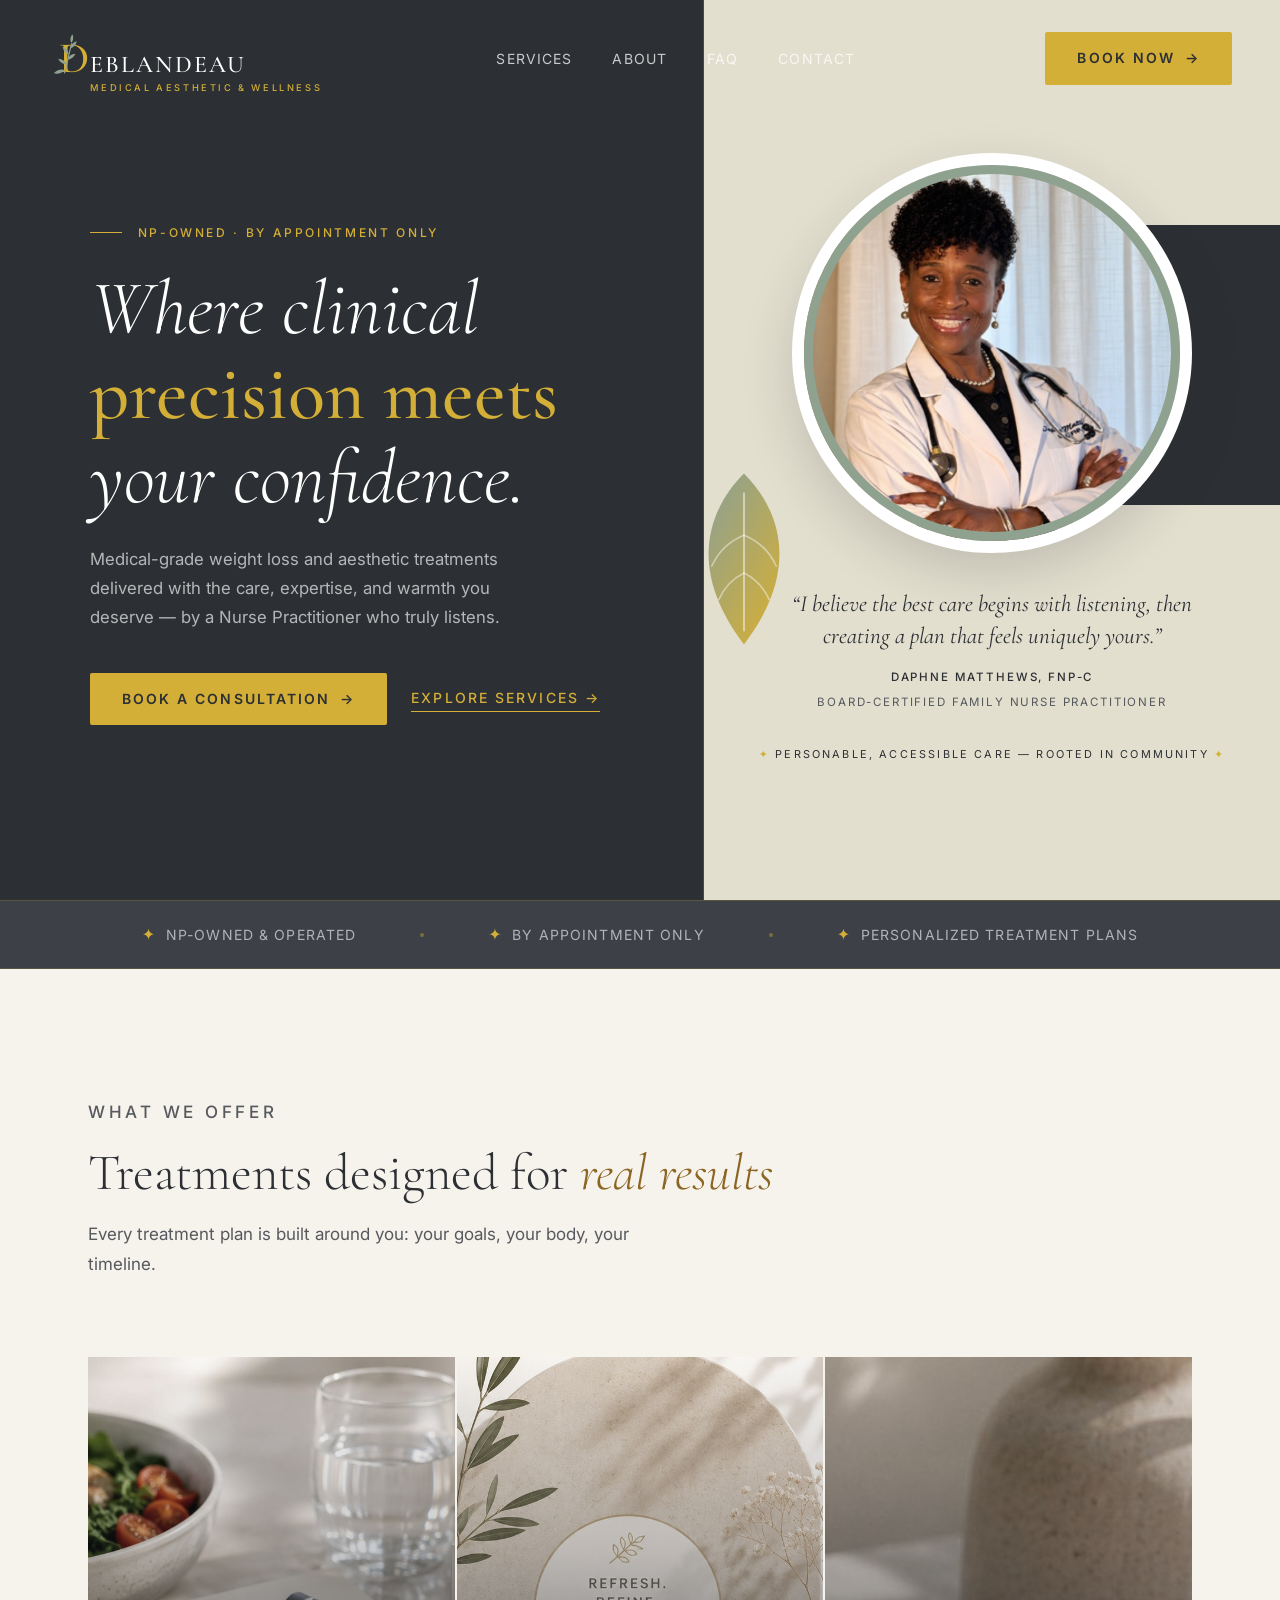
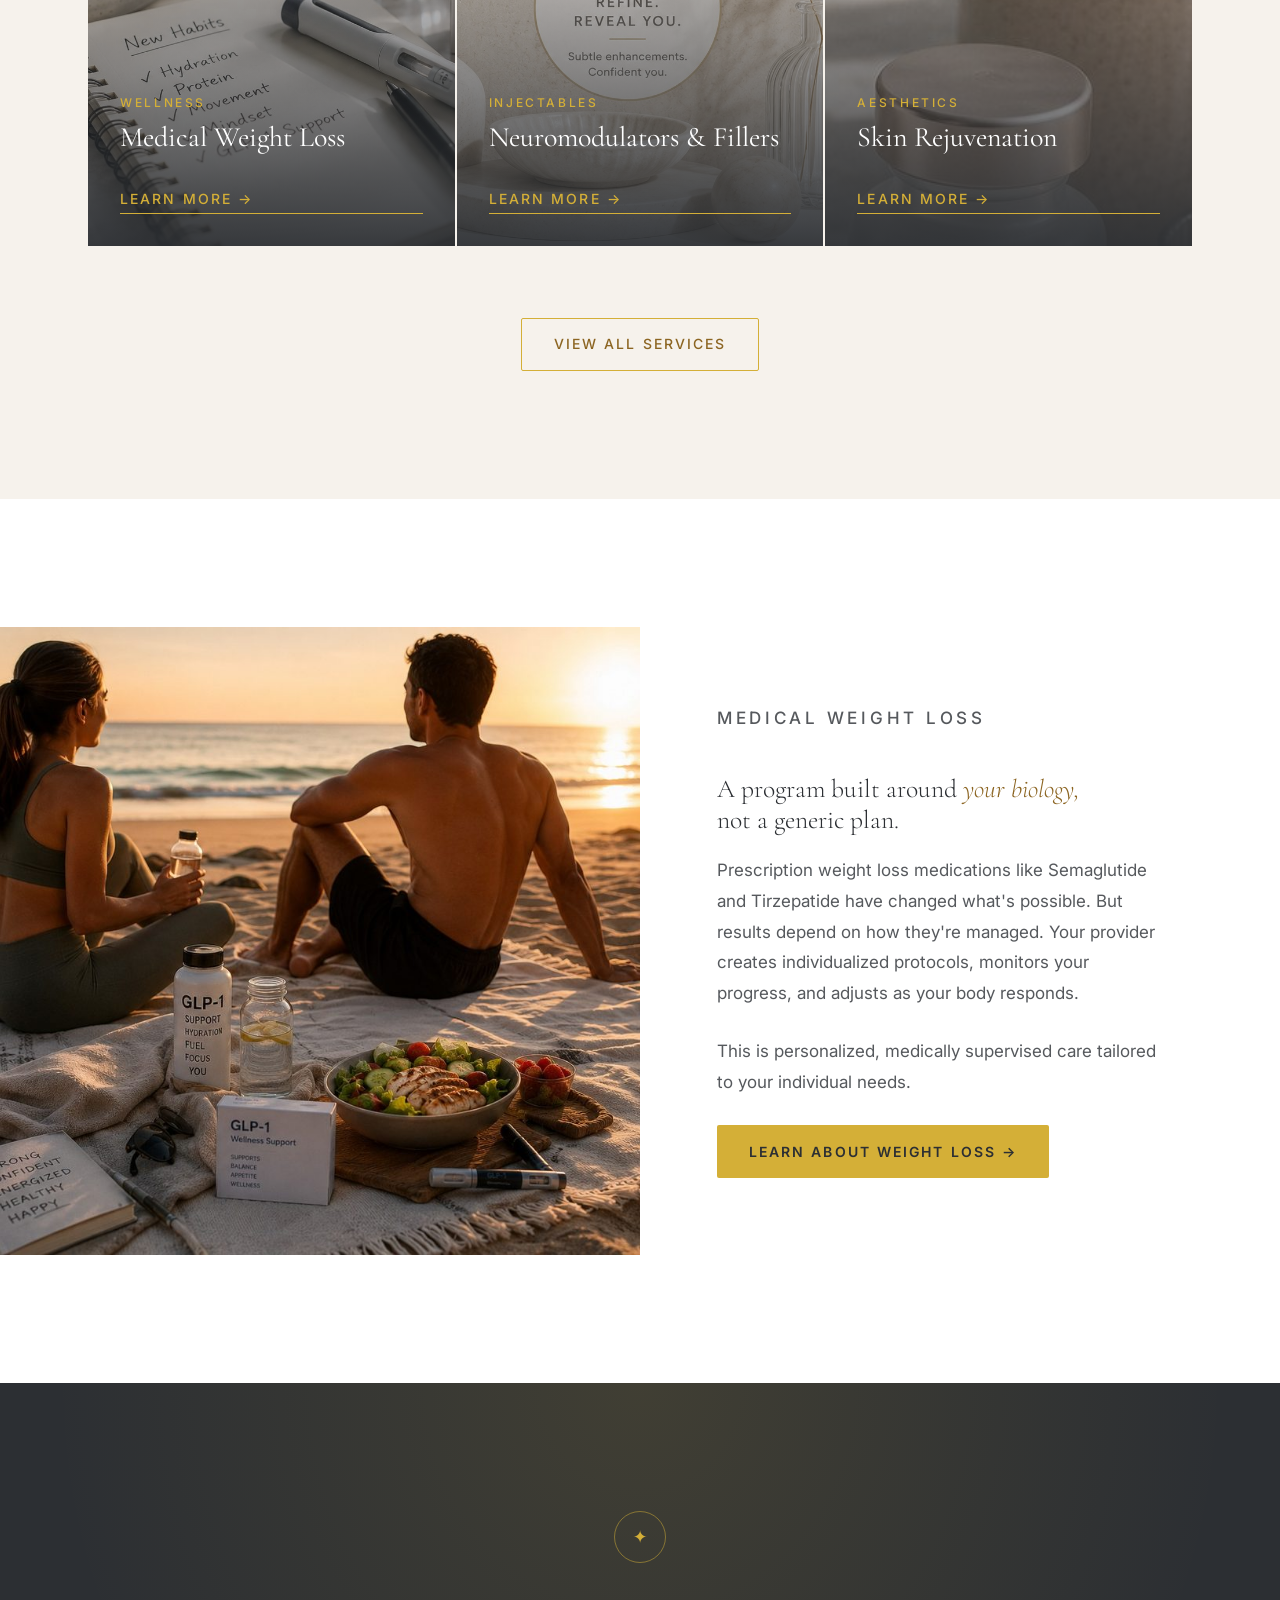
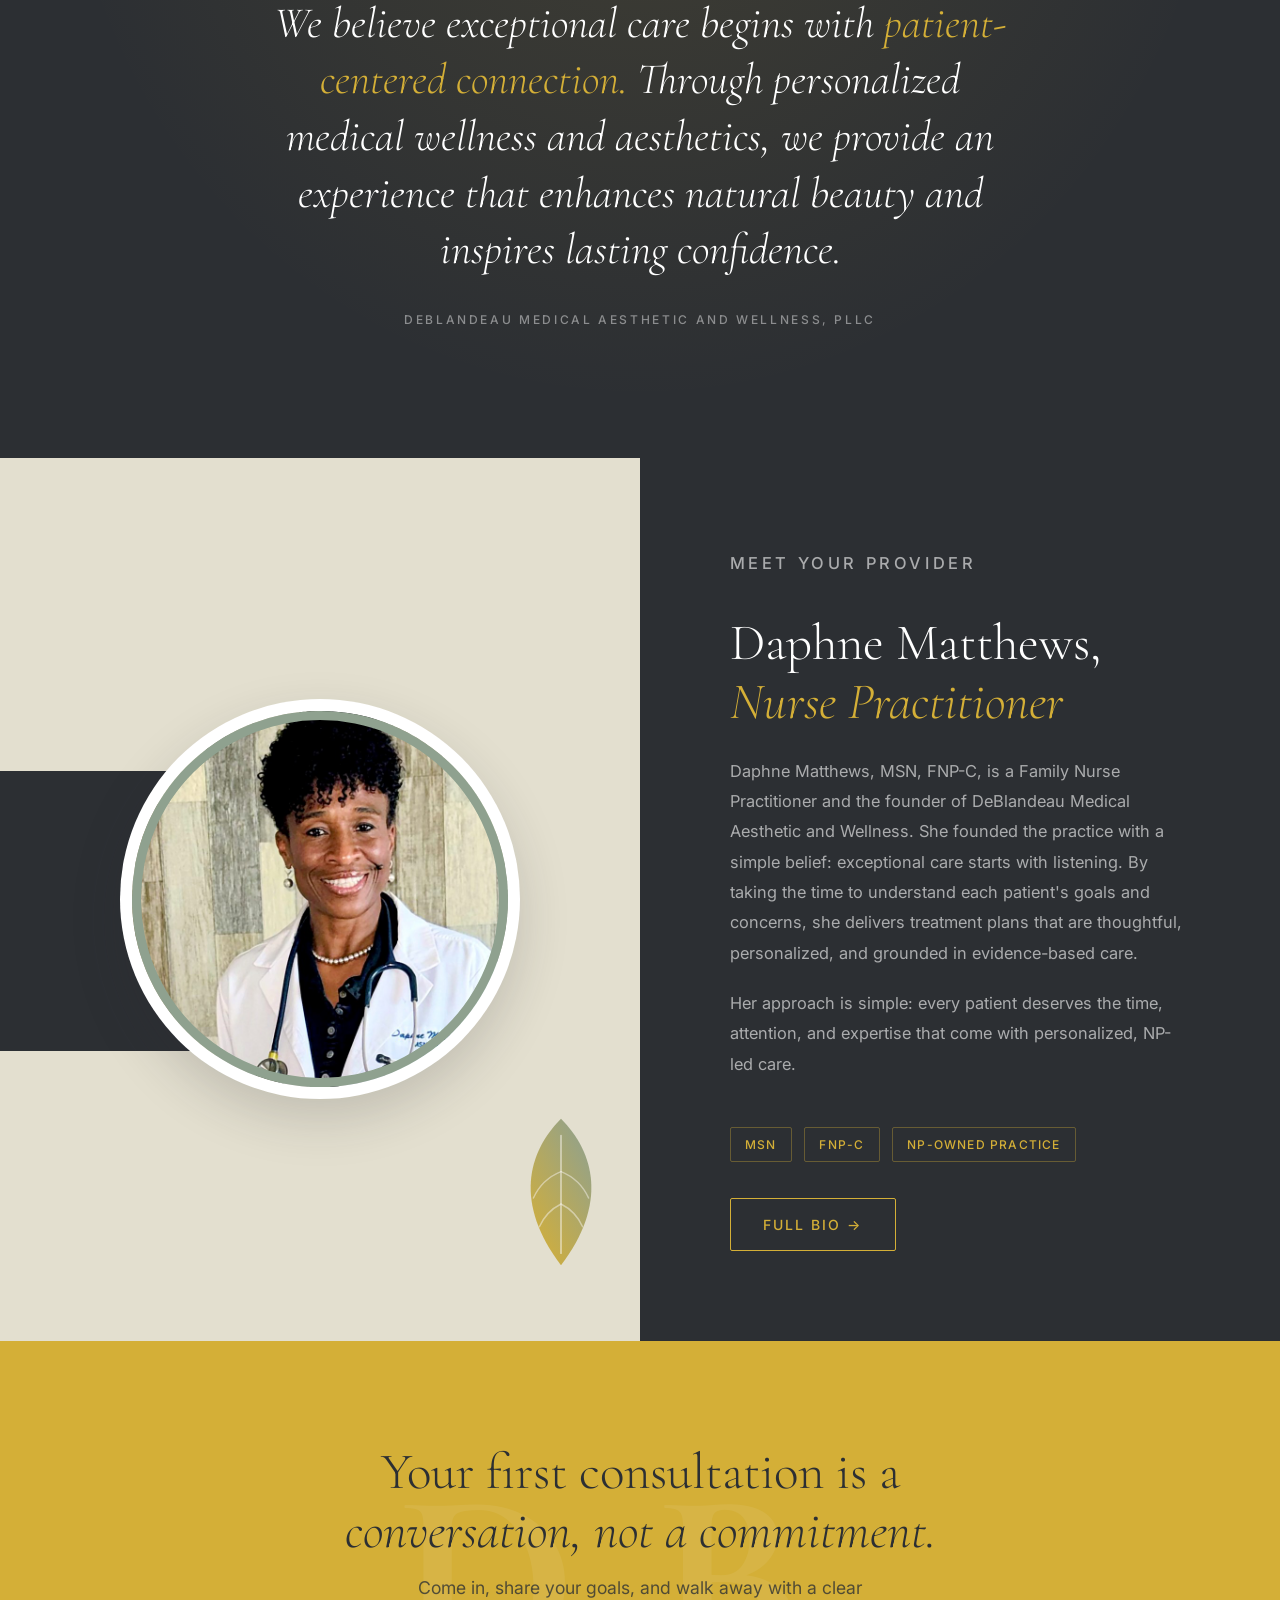
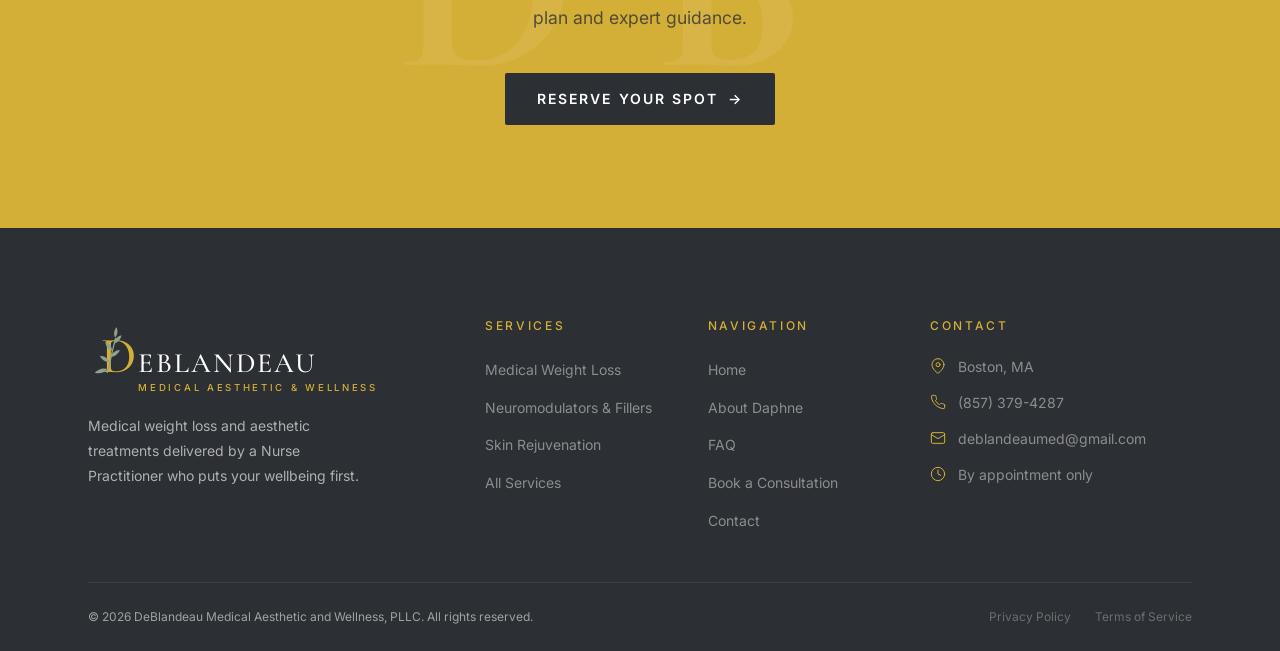
==== commit cd419ce5: "feat(about): mirrored circular portrait + quote treatment on homepage #about Give the "Meet Your Pro" ====
--- a/index.html
+++ b/index.html
@@ -28,7 +28,7 @@
   <link rel="preload" as="style" href="https://fonts.googleapis.com/css2?family=Cormorant+Garamond:ital,wght@0,300;0,400;0,500;0,600;1,300;1,400;1,500&family=Inter:wght@300;400;500;600&display=swap" />
   <link rel="stylesheet" href="https://fonts.googleapis.com/css2?family=Cormorant+Garamond:ital,wght@0,300;0,400;0,500;0,600;1,300;1,400;1,500&family=Inter:wght@300;400;500;600&display=swap" />
   <link rel="preload" as="image" href="assets/images/hero-daphne-circle.jpg" />
-  <link rel="stylesheet" href="style.css?v=20261017" />
+  <link rel="stylesheet" href="style.css?v=20261017b" />
 
   <script type="application/ld+json">
   {
@@ -217,8 +217,26 @@
   </section>
 
   <section class="about-teaser" id="about" aria-label="About Daphne">
-    <div class="about-photo-wrap">
-      <img src="assets/images/about-daphne.jpg" alt="Daphne Matthews, NP — founder and lead provider" loading="lazy" onerror="this.style.visibility='hidden'" />
+    <div class="about-photo-wrap about-photo-wrap--portrait">
+      <svg class="about-leaf" aria-hidden="true" viewBox="0 0 200 260" fill="none" xmlns="http://www.w3.org/2000/svg">
+        <defs>
+          <linearGradient id="aboutLeafGrad" x1="0.88" y1="0" x2="0.12" y2="1">
+            <stop offset="0" stop-color="#8FA18F" />
+            <stop offset="1" stop-color="#D4AF37" />
+          </linearGradient>
+        </defs>
+        <path d="M100 8C44 64 22 150 100 252C178 150 156 64 100 8Z" fill="url(#aboutLeafGrad)" />
+        <path d="M100 36V232" stroke="#F6F2EC" stroke-width="3" stroke-linecap="round" opacity="0.55" />
+        <path d="M100 96C80 104 64 118 54 140" stroke="#F6F2EC" stroke-width="2.5" stroke-linecap="round" opacity="0.5" />
+        <path d="M100 96C120 104 136 118 146 140" stroke="#F6F2EC" stroke-width="2.5" stroke-linecap="round" opacity="0.5" />
+        <path d="M100 150C84 158 72 170 64 188" stroke="#F6F2EC" stroke-width="2.5" stroke-linecap="round" opacity="0.5" />
+        <path d="M100 150C116 158 128 170 136 188" stroke="#F6F2EC" stroke-width="2.5" stroke-linecap="round" opacity="0.5" />
+      </svg>
+      <div class="about-portrait-wrap">
+        <div class="about-portrait">
+          <img src="assets/images/about-daphne-circle.jpg" alt="Daphne Matthews, NP — founder and lead provider" width="800" height="800" loading="lazy" />
+        </div>
+      </div>
     </div>
     <div class="about-content">
       <p class="eyebrow">Meet Your Provider</p>
--- a/style.css
+++ b/style.css
@@ -713,3 +713,88 @@
   .hero-right--portrait .hero-portrait-wrap::before { right: -1.5rem; width: 34%; }
   .hero-right--portrait .hero-leaf { width: 90px; left: -40px; top: 36%; }
 }
+
+/* ============================================================
+   ABOUT PORTRAIT VARIANT — .about-photo-wrap--portrait   [added 2026-10-17]
+   Mirrored circular-portrait treatment for the homepage #about
+   (.about-teaser) photo column, matching the hero. All selectors are
+   scoped under .about-photo-wrap--portrait (except the 2 hero-band
+   star-spacing overrides at the end). No existing rule is edited.
+   Only new literal color is #E3DFCF (the panel background).
+   ============================================================ */
+.about-photo-wrap--portrait {
+  background: #E3DFCF;
+  display: flex;
+  align-items: center;
+  justify-content: center;
+  padding: 4rem 2rem;
+  overflow: hidden;
+}
+/* Cancel the base .about-photo-wrap gold frame for this variant only */
+.about-photo-wrap--portrait::after { content: none; }
+
+/* Portrait wrap + its decorative dark block (mirrored: block on the LEFT) */
+.about-photo-wrap--portrait .about-portrait-wrap {
+  position: relative;
+  width: 100%;
+  display: flex;
+  justify-content: center;
+  z-index: 2;
+}
+.about-photo-wrap--portrait .about-portrait-wrap::before {
+  content: '';
+  position: absolute;
+  left: -2rem;
+  top: 18%;
+  bottom: 12%;
+  width: 42%;
+  background: var(--dark);
+}
+
+/* The circular portrait: white mat + sage inset ring */
+.about-photo-wrap--portrait .about-portrait {
+  position: relative;
+  width: min(400px, 80%);
+  aspect-ratio: 1;
+  border-radius: 50%;
+  padding: 12px;
+  background: var(--white);
+  box-shadow: 0 20px 50px rgba(var(--dark-rgb), 0.18);
+}
+.about-photo-wrap--portrait .about-portrait::after {
+  content: '';
+  position: absolute;
+  inset: 12px;
+  border-radius: 50%;
+  box-shadow: inset 0 0 0 9px var(--accent-deep);
+  pointer-events: none;
+}
+.about-photo-wrap--portrait .about-portrait img {
+  width: 100%;
+  height: 100%;
+  border-radius: 50%;
+  object-fit: cover;
+  display: block;
+}
+
+/* Decorative leaf, mirrored to the lower-right */
+.about-photo-wrap--portrait .about-leaf {
+  position: absolute;
+  z-index: 1;
+  right: 3%;
+  bottom: 8%;
+  width: min(120px, 22%);
+}
+
+/* Mobile */
+@media (max-width: 768px) {
+  .about-photo-wrap--portrait { aspect-ratio: auto; padding: 3rem 1.5rem; }
+  .about-photo-wrap--portrait .about-portrait { width: min(290px, 78%); }
+  .about-photo-wrap--portrait .about-portrait-wrap::before { left: -1.5rem; width: 34%; }
+  .about-photo-wrap--portrait .about-leaf { width: 90px; right: 3%; bottom: 6%; }
+}
+
+/* Hero band star spacing — non-breaking space so the star never wraps off the
+   text (append-only overrides; the original rules' gold color still applies) */
+.hero-right--portrait .hero-band::before { content: '\2726\00A0'; }
+.hero-right--portrait .hero-band::after  { content: '\00A0\2726'; }
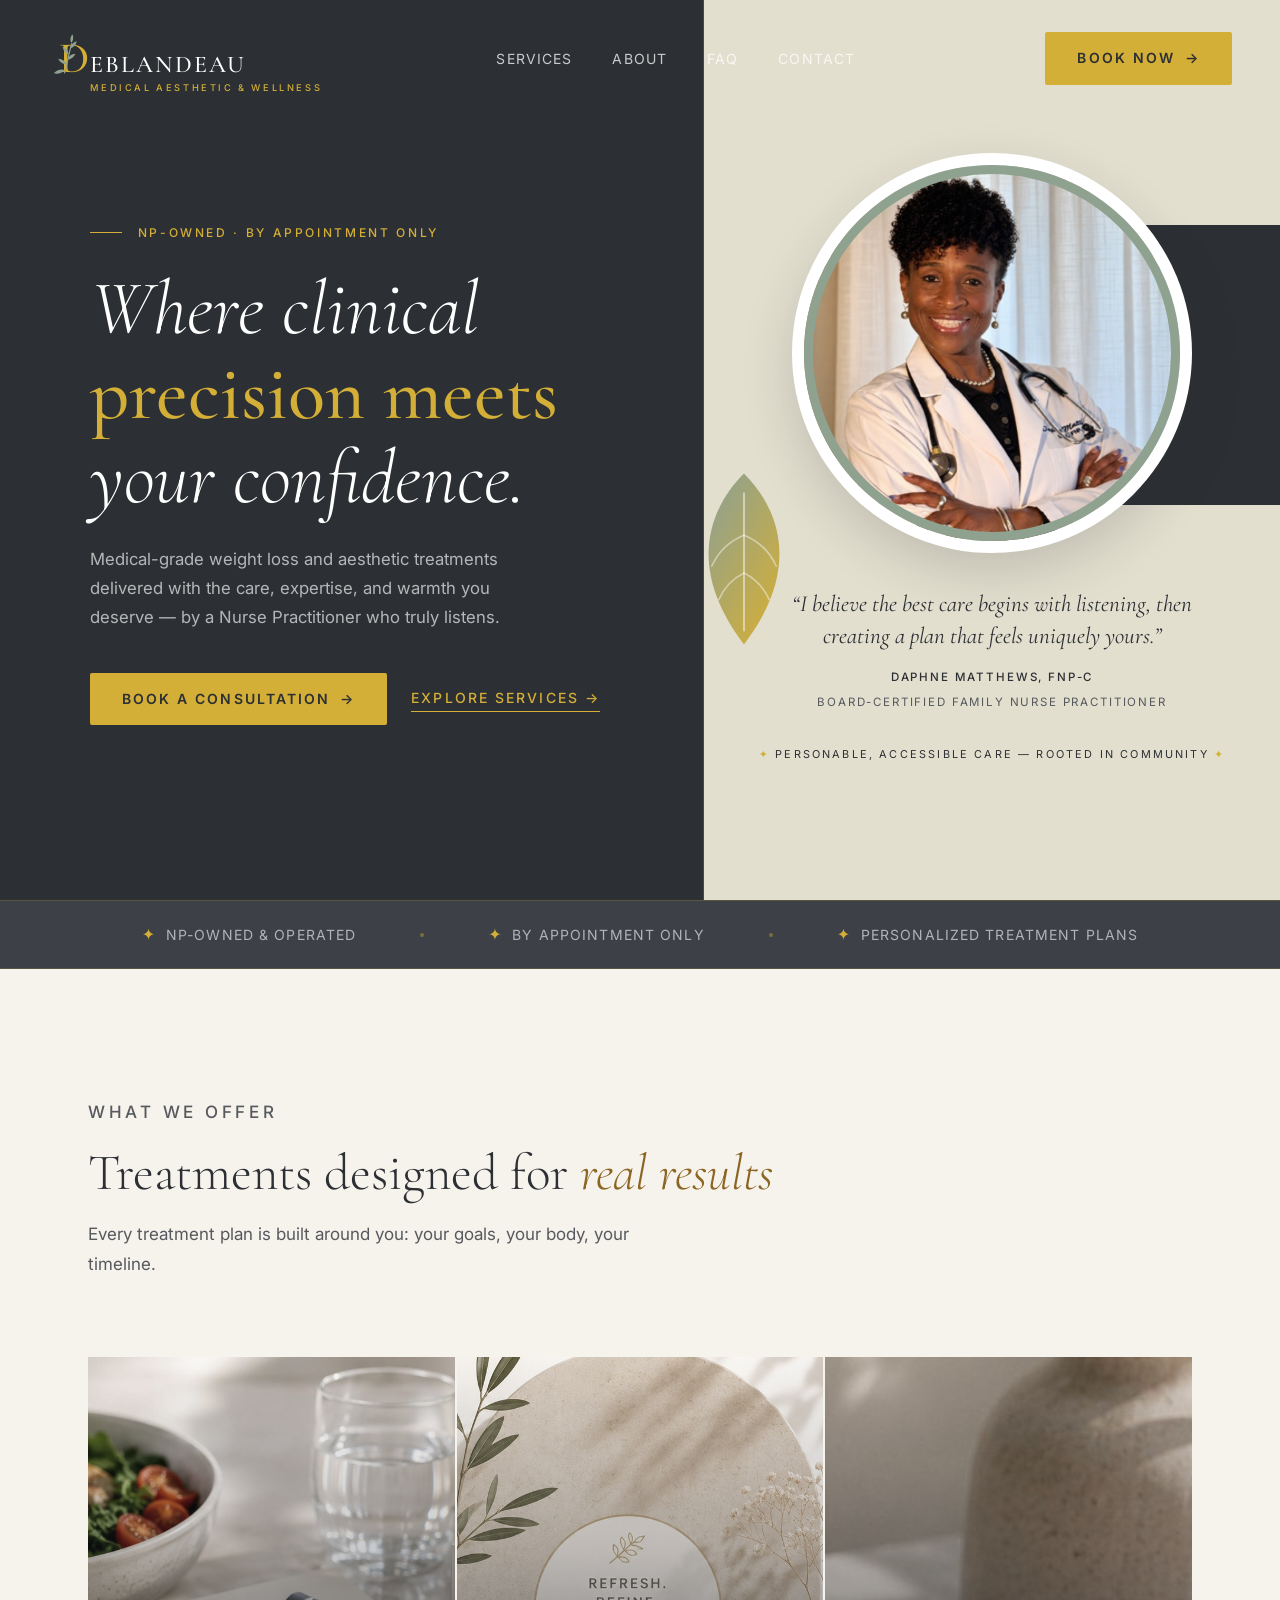
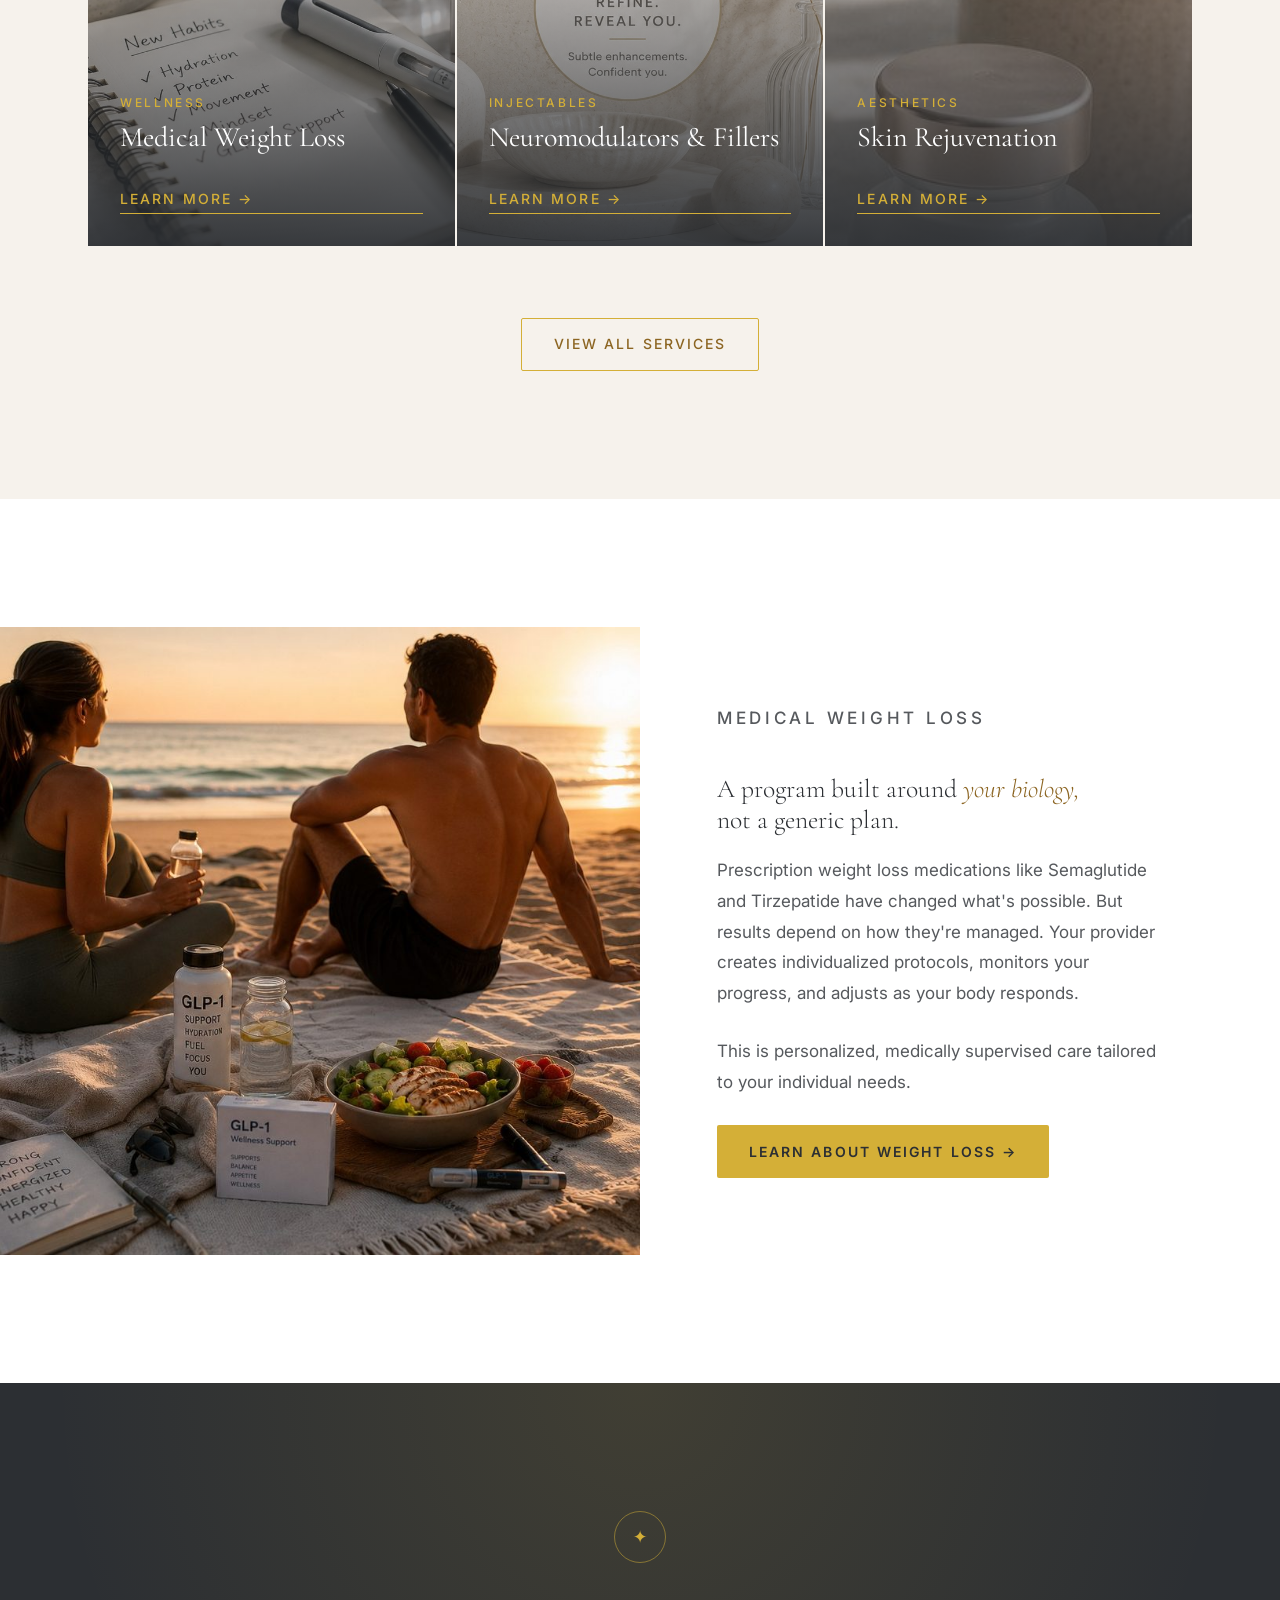
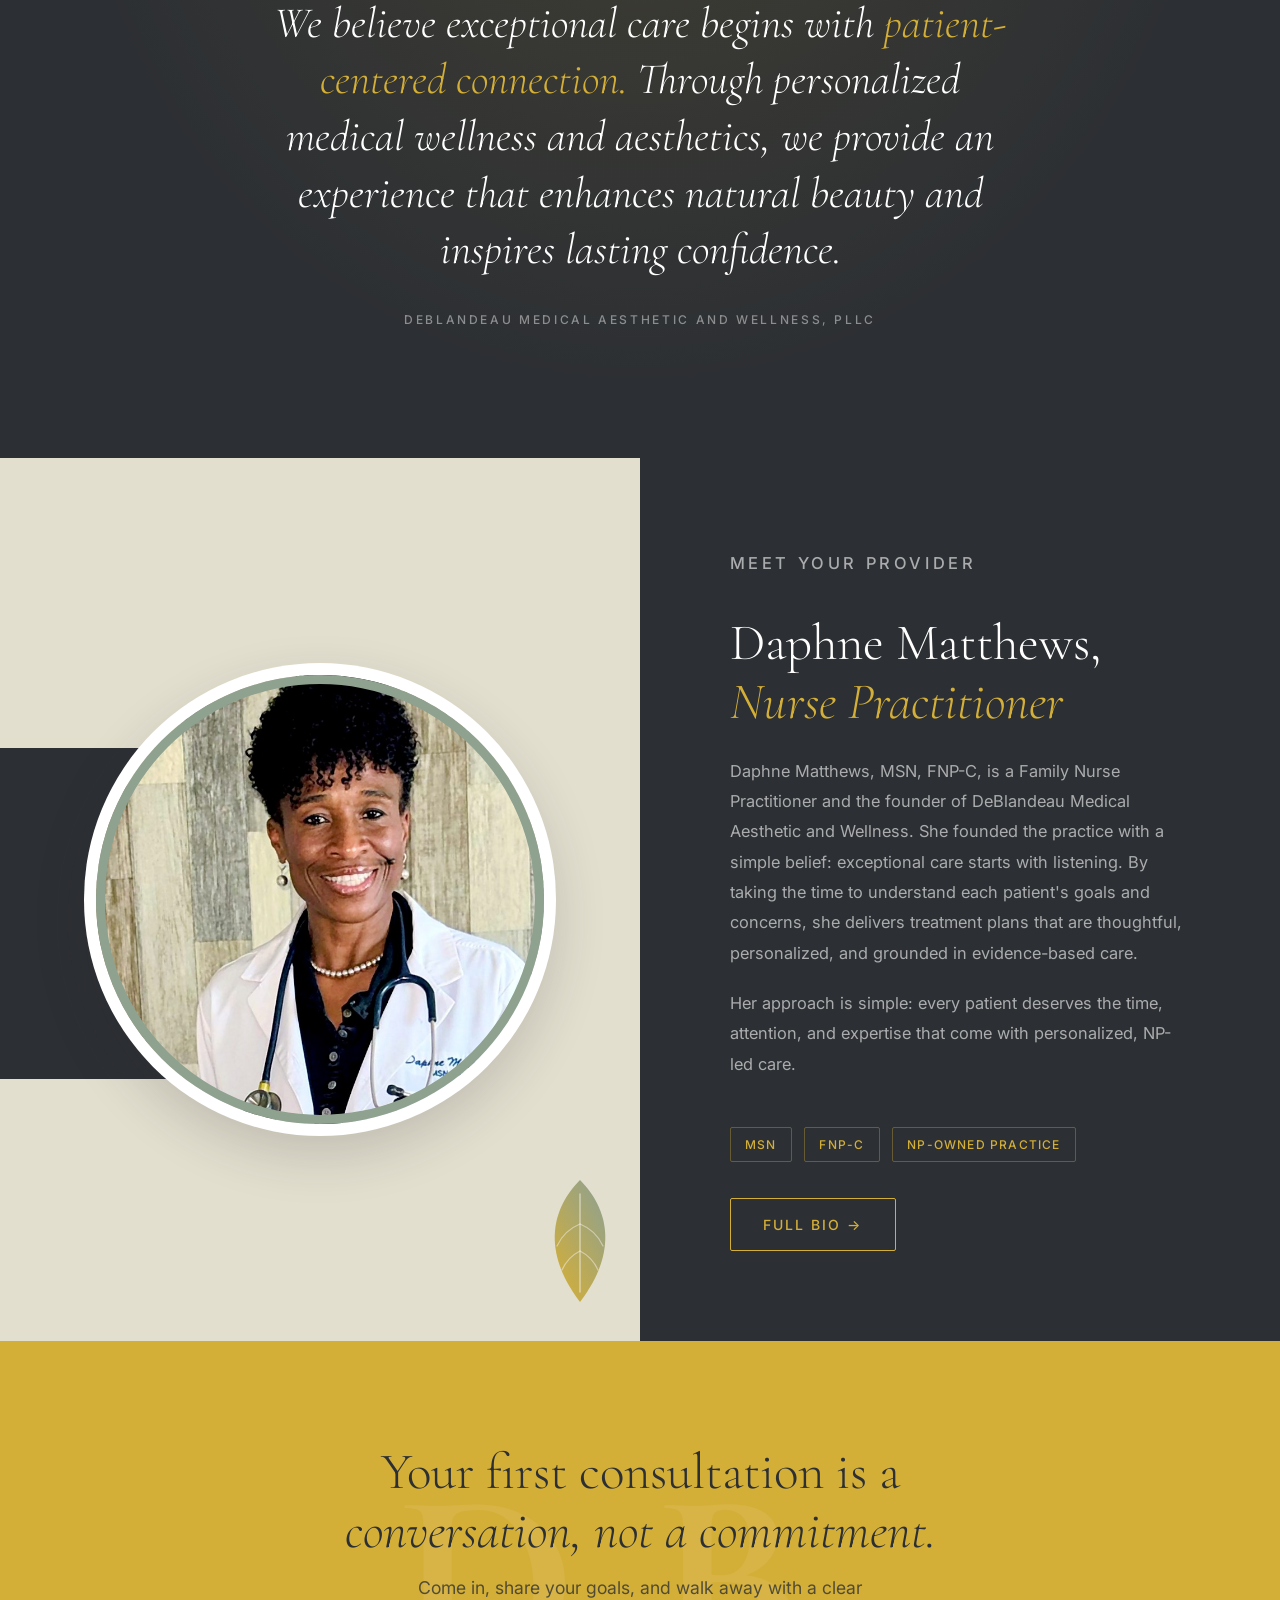
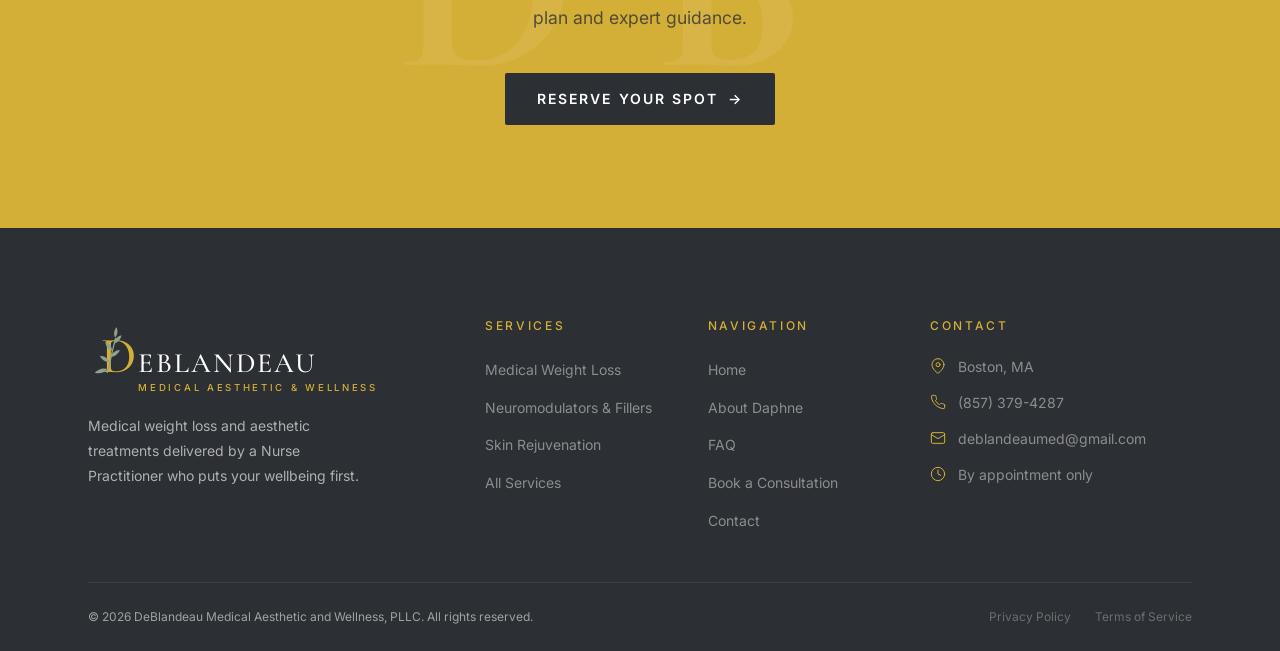
==== commit 7edbb064: "style(about): enlarge homepage #about portrait circle + reposition leaf Make the "Meet Your Provider" ====
--- a/index.html
+++ b/index.html
@@ -28,7 +28,7 @@
   <link rel="preload" as="style" href="https://fonts.googleapis.com/css2?family=Cormorant+Garamond:ital,wght@0,300;0,400;0,500;0,600;1,300;1,400;1,500&family=Inter:wght@300;400;500;600&display=swap" />
   <link rel="stylesheet" href="https://fonts.googleapis.com/css2?family=Cormorant+Garamond:ital,wght@0,300;0,400;0,500;0,600;1,300;1,400;1,500&family=Inter:wght@300;400;500;600&display=swap" />
   <link rel="preload" as="image" href="assets/images/hero-daphne-circle.jpg" />
-  <link rel="stylesheet" href="style.css?v=20261017b" />
+  <link rel="stylesheet" href="style.css?v=20261017c" />
 
   <script type="application/ld+json">
   {
--- a/style.css
+++ b/style.css
@@ -798,3 +798,11 @@
    text (append-only overrides; the original rules' gold color still applies) */
 .hero-right--portrait .hero-band::before { content: '\2726\00A0'; }
 .hero-right--portrait .hero-band::after  { content: '\00A0\2726'; }
+
+/* About portrait — larger circle [added 2026-10-17] */
+.about-photo-wrap--portrait .about-portrait { width: min(560px, 82%); }
+.about-photo-wrap--portrait .about-leaf { width: min(100px, 16%); right: 1.5%; bottom: 4%; }
+@media (max-width: 768px) {
+  .about-photo-wrap--portrait .about-portrait { width: min(340px, 86%); }
+  .about-photo-wrap--portrait .about-leaf { display: none; }
+}
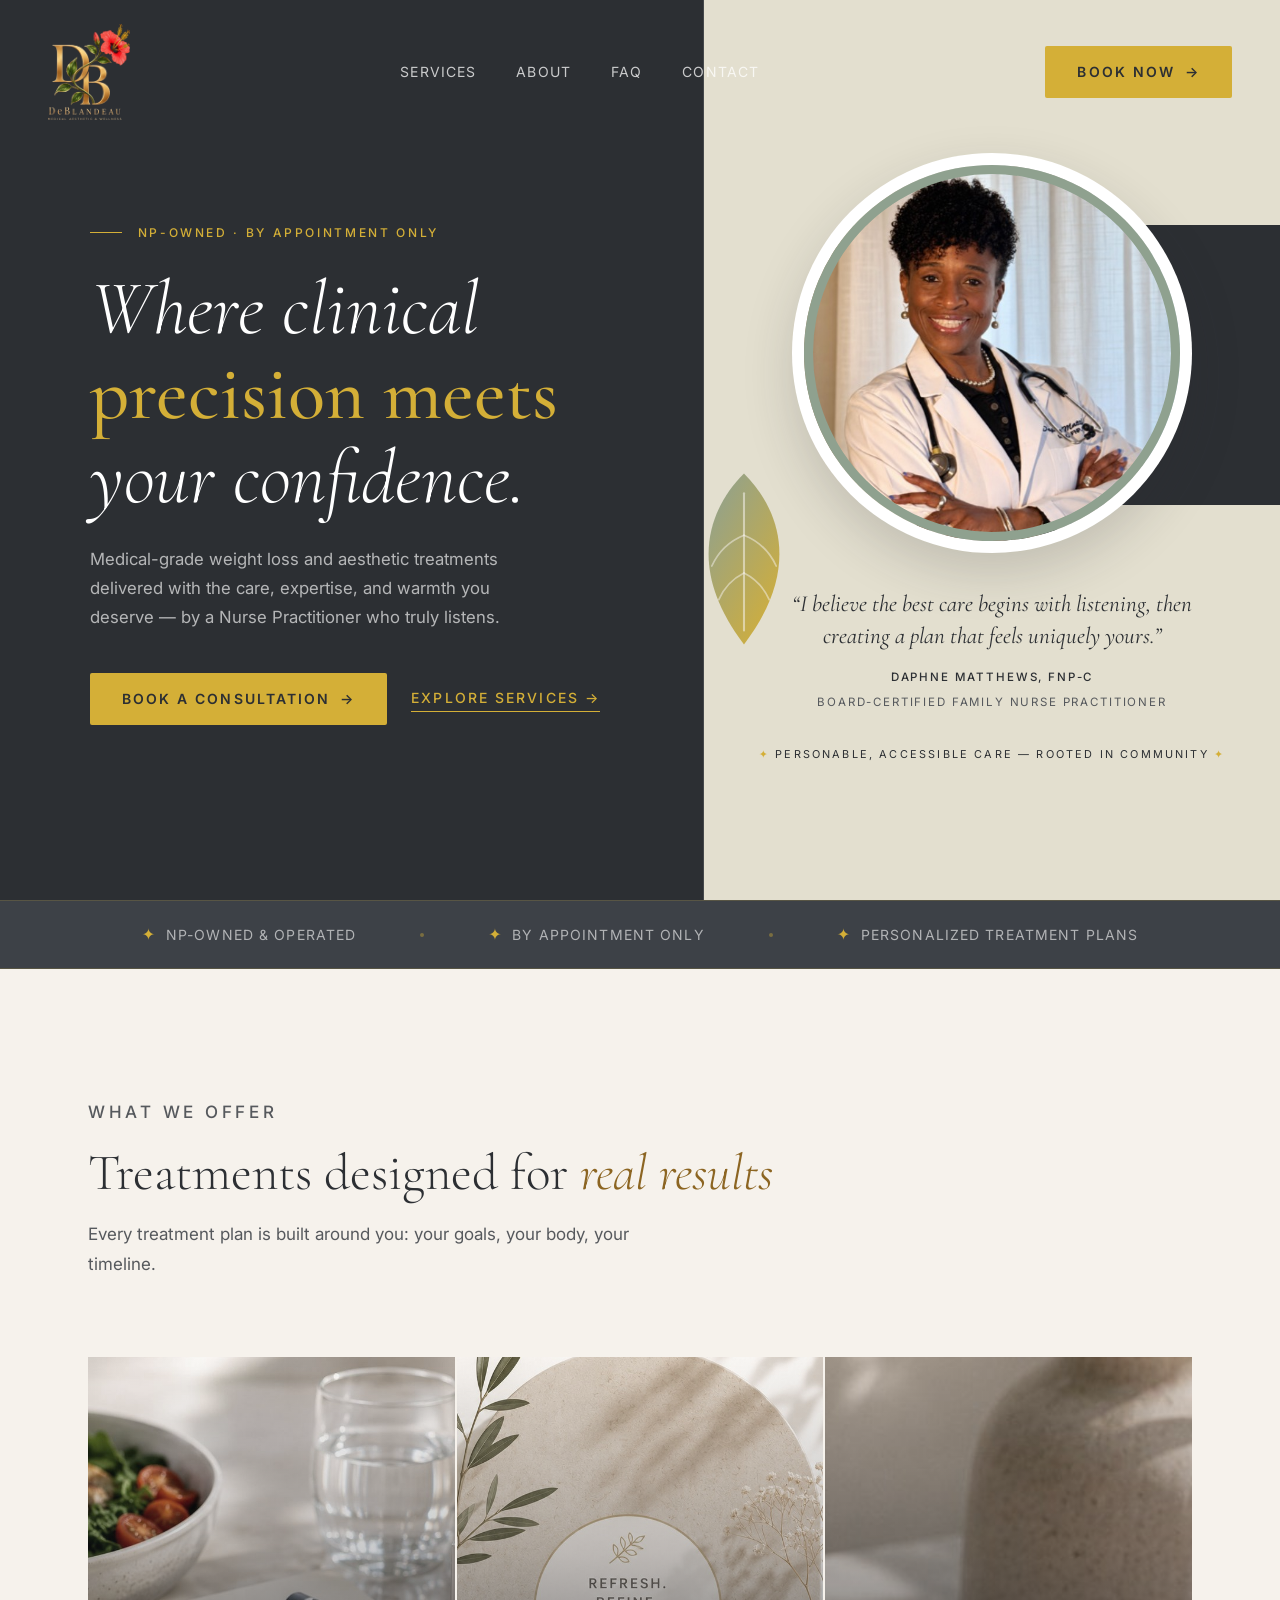
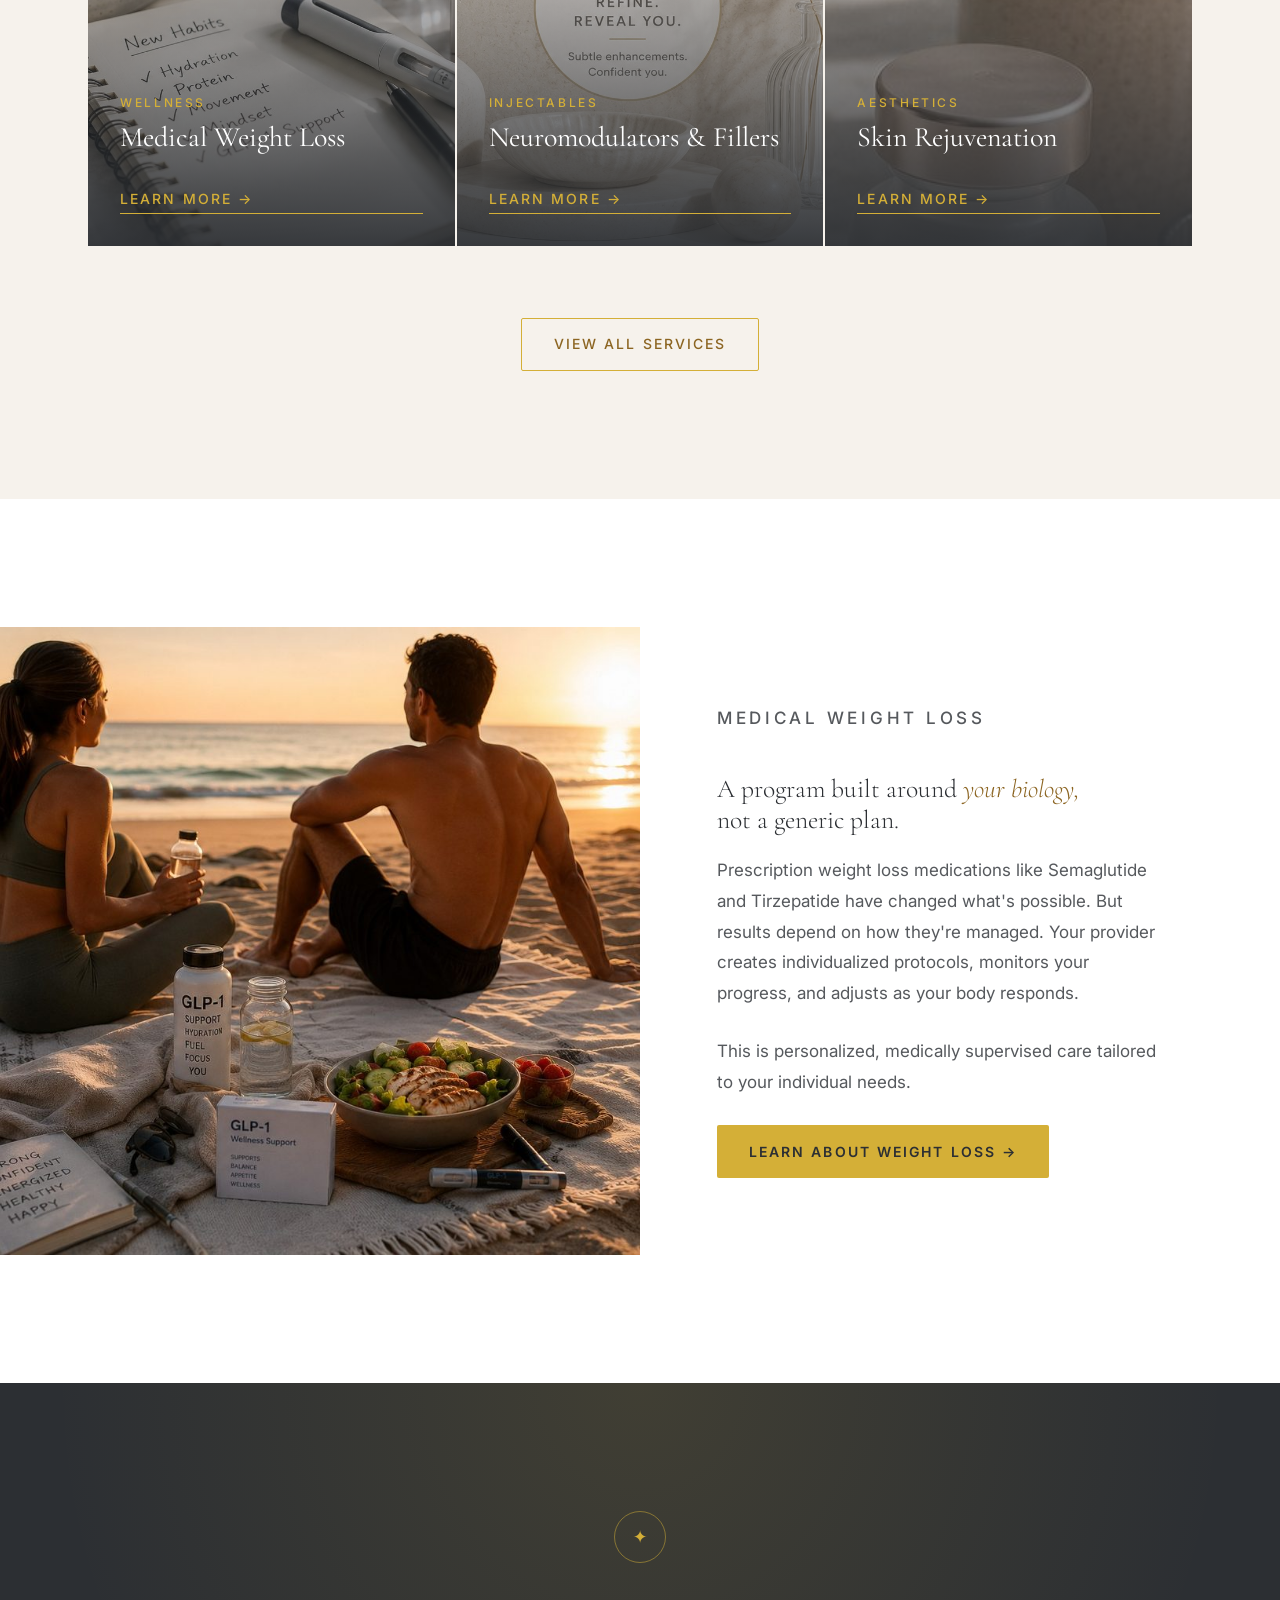
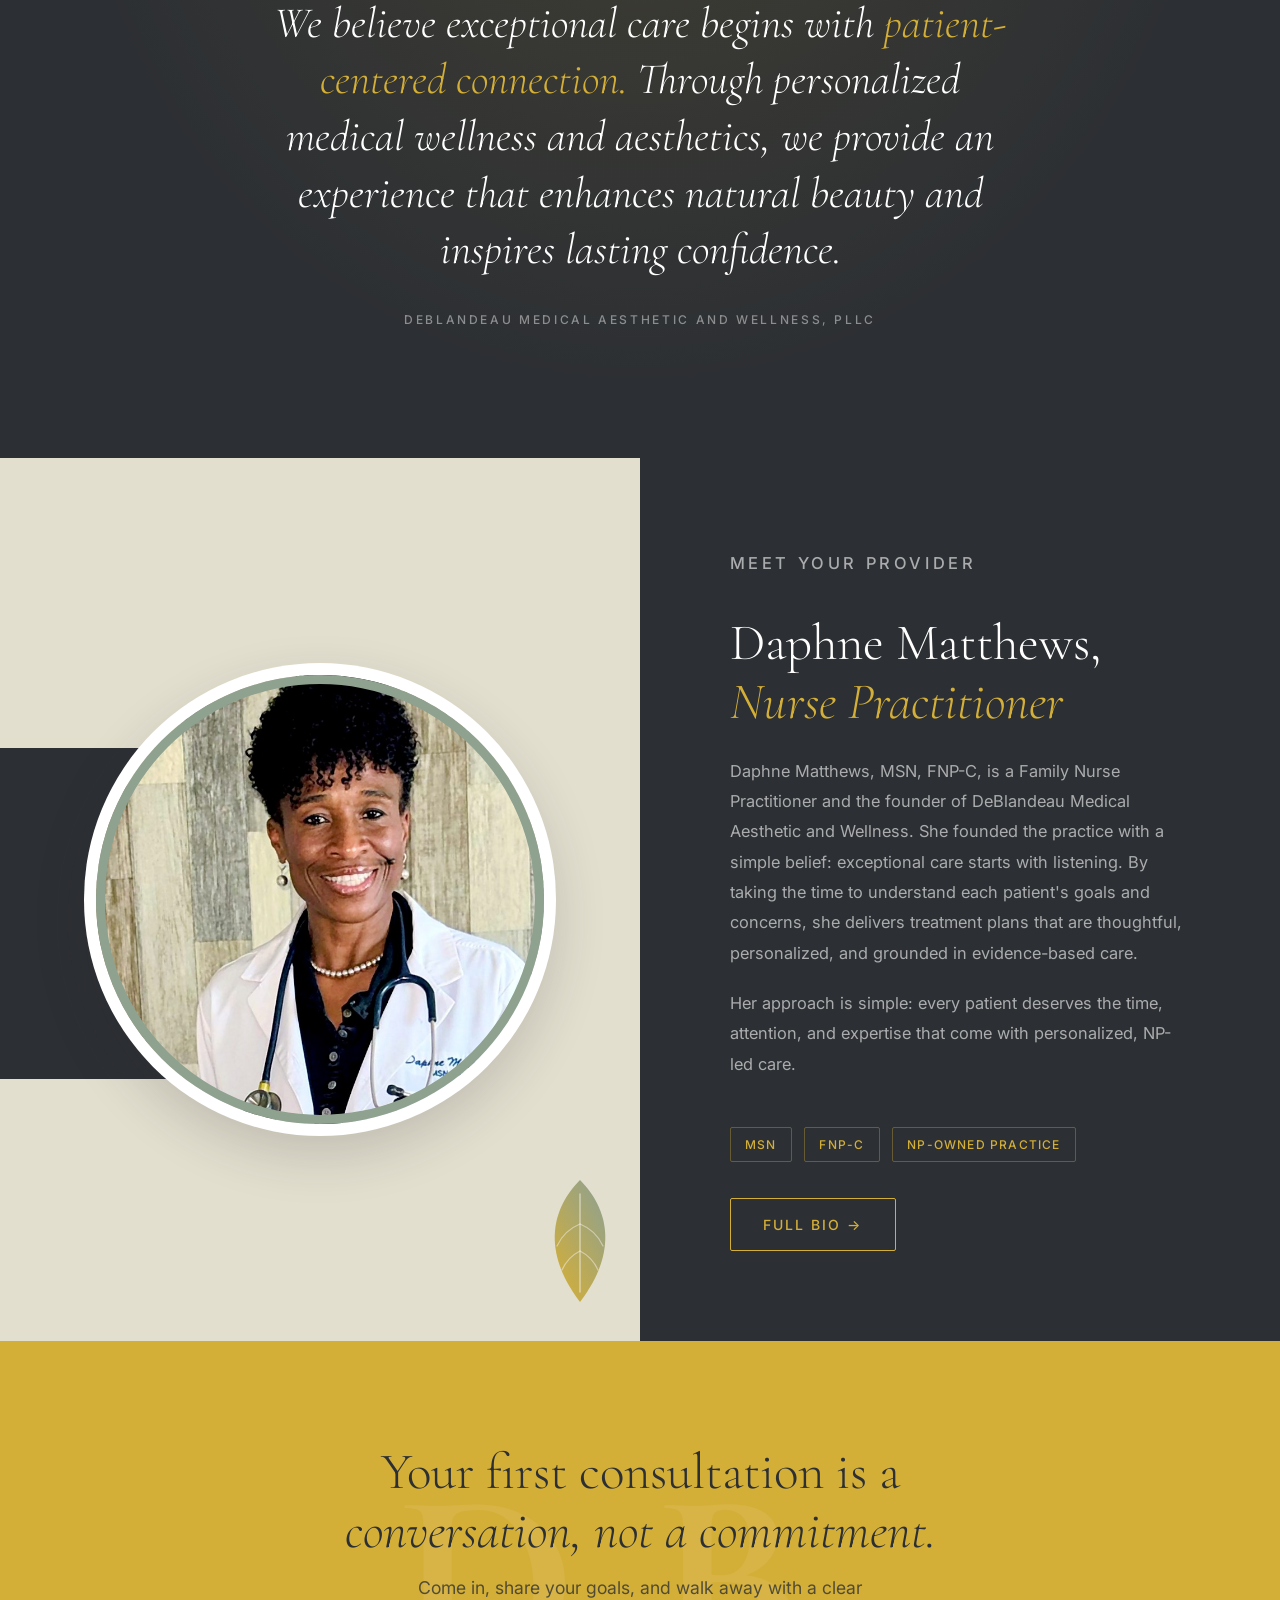
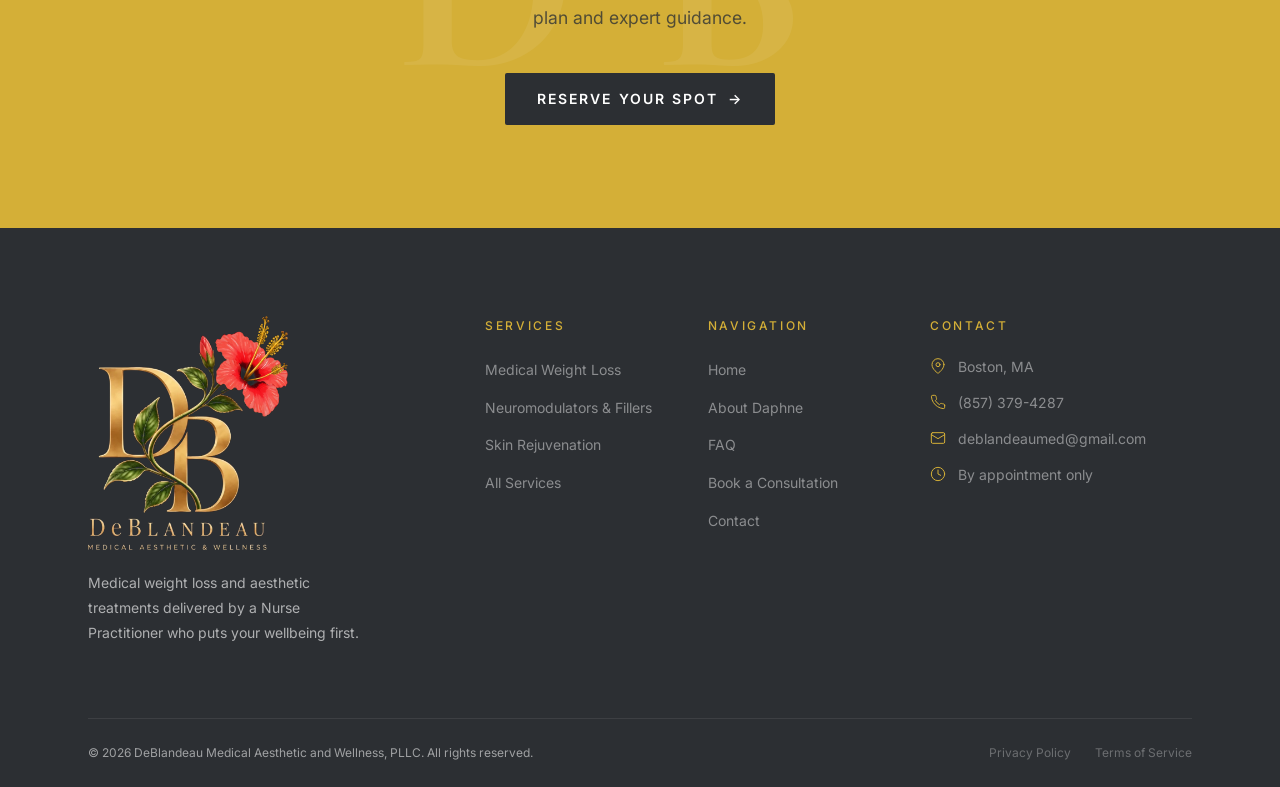
==== commit 3b697de1: "feat(branding): swap SVG wordmark lockup for client image logo on all 9 pages - nav + footer lockups" ====
--- a/index.html
+++ b/index.html
@@ -28,7 +28,7 @@
   <link rel="preload" as="style" href="https://fonts.googleapis.com/css2?family=Cormorant+Garamond:ital,wght@0,300;0,400;0,500;0,600;1,300;1,400;1,500&family=Inter:wght@300;400;500;600&display=swap" />
   <link rel="stylesheet" href="https://fonts.googleapis.com/css2?family=Cormorant+Garamond:ital,wght@0,300;0,400;0,500;0,600;1,300;1,400;1,500&family=Inter:wght@300;400;500;600&display=swap" />
   <link rel="preload" as="image" href="assets/images/hero-daphne-circle.jpg" />
-  <link rel="stylesheet" href="style.css?v=20261017c" />
+  <link rel="stylesheet" href="style.css?v=20261102a" />
 
   <script type="application/ld+json">
   {
@@ -61,7 +61,7 @@
 
   <nav class="navbar light" aria-label="Main navigation">
     <a href="index.html" class="nav-logo" aria-label="DeBlandeau Medical Aesthetic and Wellness, PLLC — home">
-      <svg class="logo-mark" viewBox="0 0 64 64" aria-hidden="true" focusable="false"><text x="35" y="51" text-anchor="middle" font-family="'Cormorant Garamond', Georgia, serif" font-size="58" font-weight="500" fill="var(--accent)">D</text><path d="M22 52 C25 44 26 34 28.5 25 C29.5 21 30.5 17 31.5 13" fill="none" stroke="var(--accent-deep)" stroke-width="1.5" stroke-linecap="round"/><g fill="var(--accent-deep)"><path d="M0 0 C3.5 -3 9 -3 13 -0.4 C9 2.2 3.5 2.6 0 0 Z" transform="translate(22 48) rotate(165) scale(1.15)"/><path d="M0 0 C3.5 -3 9 -3 13 -0.4 C9 2.2 3.5 2.6 0 0 Z" transform="translate(24.5 40) rotate(-145)"/><path d="M0 0 C3.5 -3 9 -3 13 -0.4 C9 2.2 3.5 2.6 0 0 Z" transform="translate(26 34) rotate(-35)"/><path d="M0 0 C3.5 -3 9 -3 13 -0.4 C9 2.2 3.5 2.6 0 0 Z" transform="translate(27.5 27) rotate(-125)"/><path d="M0 0 C3.5 -3 9 -3 13 -0.4 C9 2.2 3.5 2.6 0 0 Z" transform="translate(29.5 19) rotate(-45)"/><path d="M0 0 C3.5 -3 9 -3 13 -0.4 C9 2.2 3.5 2.6 0 0 Z" transform="translate(31 12) rotate(-80) scale(0.9)"/></g></svg><span class="logo-text"><span class="logo-name">eBlandeau</span><span class="logo-sub">Medical Aesthetic &amp; Wellness</span></span>
+      <img src="assets/images/logo-full.webp?v=20261102" class="logo-img" alt="" width="720" height="843" />
     </a>
     <ul class="nav-links" role="list">
       <li><a href="services.html">Services</a></li>
@@ -309,7 +309,7 @@
       <div class="footer-grid">
         <div class="footer-brand">
           <a href="index.html" class="nav-logo" aria-label="DeBlandeau Medical Aesthetic and Wellness, PLLC — home">
-            <svg class="logo-mark" viewBox="0 0 64 64" aria-hidden="true" focusable="false"><text x="35" y="51" text-anchor="middle" font-family="'Cormorant Garamond', Georgia, serif" font-size="58" font-weight="500" fill="var(--accent)">D</text><path d="M22 52 C25 44 26 34 28.5 25 C29.5 21 30.5 17 31.5 13" fill="none" stroke="var(--accent-deep)" stroke-width="1.5" stroke-linecap="round"/><g fill="var(--accent-deep)"><path d="M0 0 C3.5 -3 9 -3 13 -0.4 C9 2.2 3.5 2.6 0 0 Z" transform="translate(22 48) rotate(165) scale(1.15)"/><path d="M0 0 C3.5 -3 9 -3 13 -0.4 C9 2.2 3.5 2.6 0 0 Z" transform="translate(24.5 40) rotate(-145)"/><path d="M0 0 C3.5 -3 9 -3 13 -0.4 C9 2.2 3.5 2.6 0 0 Z" transform="translate(26 34) rotate(-35)"/><path d="M0 0 C3.5 -3 9 -3 13 -0.4 C9 2.2 3.5 2.6 0 0 Z" transform="translate(27.5 27) rotate(-125)"/><path d="M0 0 C3.5 -3 9 -3 13 -0.4 C9 2.2 3.5 2.6 0 0 Z" transform="translate(29.5 19) rotate(-45)"/><path d="M0 0 C3.5 -3 9 -3 13 -0.4 C9 2.2 3.5 2.6 0 0 Z" transform="translate(31 12) rotate(-80) scale(0.9)"/></g></svg><span class="logo-text"><span class="logo-name">eBlandeau</span><span class="logo-sub">Medical Aesthetic &amp; Wellness</span></span>
+            <img src="assets/images/logo-full.webp?v=20261102" class="logo-img" alt="" width="720" height="843" />
           </a>
           <p>Medical weight loss and aesthetic treatments delivered by a Nurse Practitioner who puts your wellbeing first.</p>
           <!-- Social links removed until real handles exist (audit 2026-07-04). Restore .footer-social block here. -->
--- a/style.css
+++ b/style.css
@@ -202,36 +202,13 @@
   gap: 0;
   line-height: 1;
 }
-.logo-mark {
-  width: 48px;
-  height: 48px;
-  flex-shrink: 0;
-  margin-right: -0.35rem; /* D glyph stops short of its viewBox edge; pull EBLANDEAU flush */
-  position: relative;
-  top: 10px; /* D glyph baseline sits (13/64)·height above the svg bottom edge */
-  transform-origin: center;
-  transition: transform var(--transition-fast);
-}
-.nav-logo:hover .logo-mark { transform: scale(1.15); }
-.logo-text { display: inline-flex; flex-direction: column; }
-.footer-brand .logo-mark { width: 56px; height: 56px; top: 11px; }
-.logo-name {
-  font-family: var(--font-display);
-  font-size: 1.5rem;
-  font-weight: 500;
-  color: var(--white);
-  text-transform: uppercase;
-  letter-spacing: 0.08em;
-  line-height: 1;
-}
-.logo-sub {
-  font-family: var(--font-body);
-  font-size: 0.58rem;
-  font-weight: 500;
-  letter-spacing: 0.28em;
-  text-transform: uppercase;
-  color: var(--accent);
-  margin-top: 0.4rem;
+.logo-img { display: block; width: auto; height: 96px; transition: height var(--transition), opacity var(--transition-fast); }
+.nav-logo:hover .logo-img { opacity: 0.85; }
+.navbar.scrolled .logo-img { height: 72px; }
+.footer-brand .logo-img { height: auto; width: 200px; max-width: 100%; }
+@media (max-width: 768px) {
+  .navbar .logo-img { height: 72px; }
+  .navbar.scrolled .logo-img { height: 56px; }
 }
 .nav-links { display: flex; align-items: center; gap: 2.5rem; }
 .nav-links a {
@@ -402,8 +379,6 @@
 footer { background: var(--dark); color: var(--white); padding: clamp(3rem, 7vw, 5.5rem) 0 0; }
 .footer-grid { display: grid; grid-template-columns: 2fr 1fr 1fr 1.5fr; gap: 3rem; padding-bottom: 3rem; border-bottom: 1px solid rgba(255,255,255,0.08); }
 .footer-brand .nav-logo { margin-bottom: 1.25rem; }
-.footer-brand .logo-name { font-size: 1.75rem; }
-.footer-brand .logo-sub { font-size: 0.6rem; }
 .footer-brand p { font-size: var(--fs-small); color: rgba(255,255,255,0.62); line-height: 1.8; max-width: 280px; margin-bottom: 1.5rem; }
 .footer-social { display: flex; gap: 1rem; }
 .social-link { width: 38px; height: 38px; border: 1px solid rgba(255,255,255,0.15); border-radius: 50%; display: flex; align-items: center; justify-content: center; font-size: 0.9rem; color: rgba(255,255,255,0.5); transition: all var(--transition-fast); }
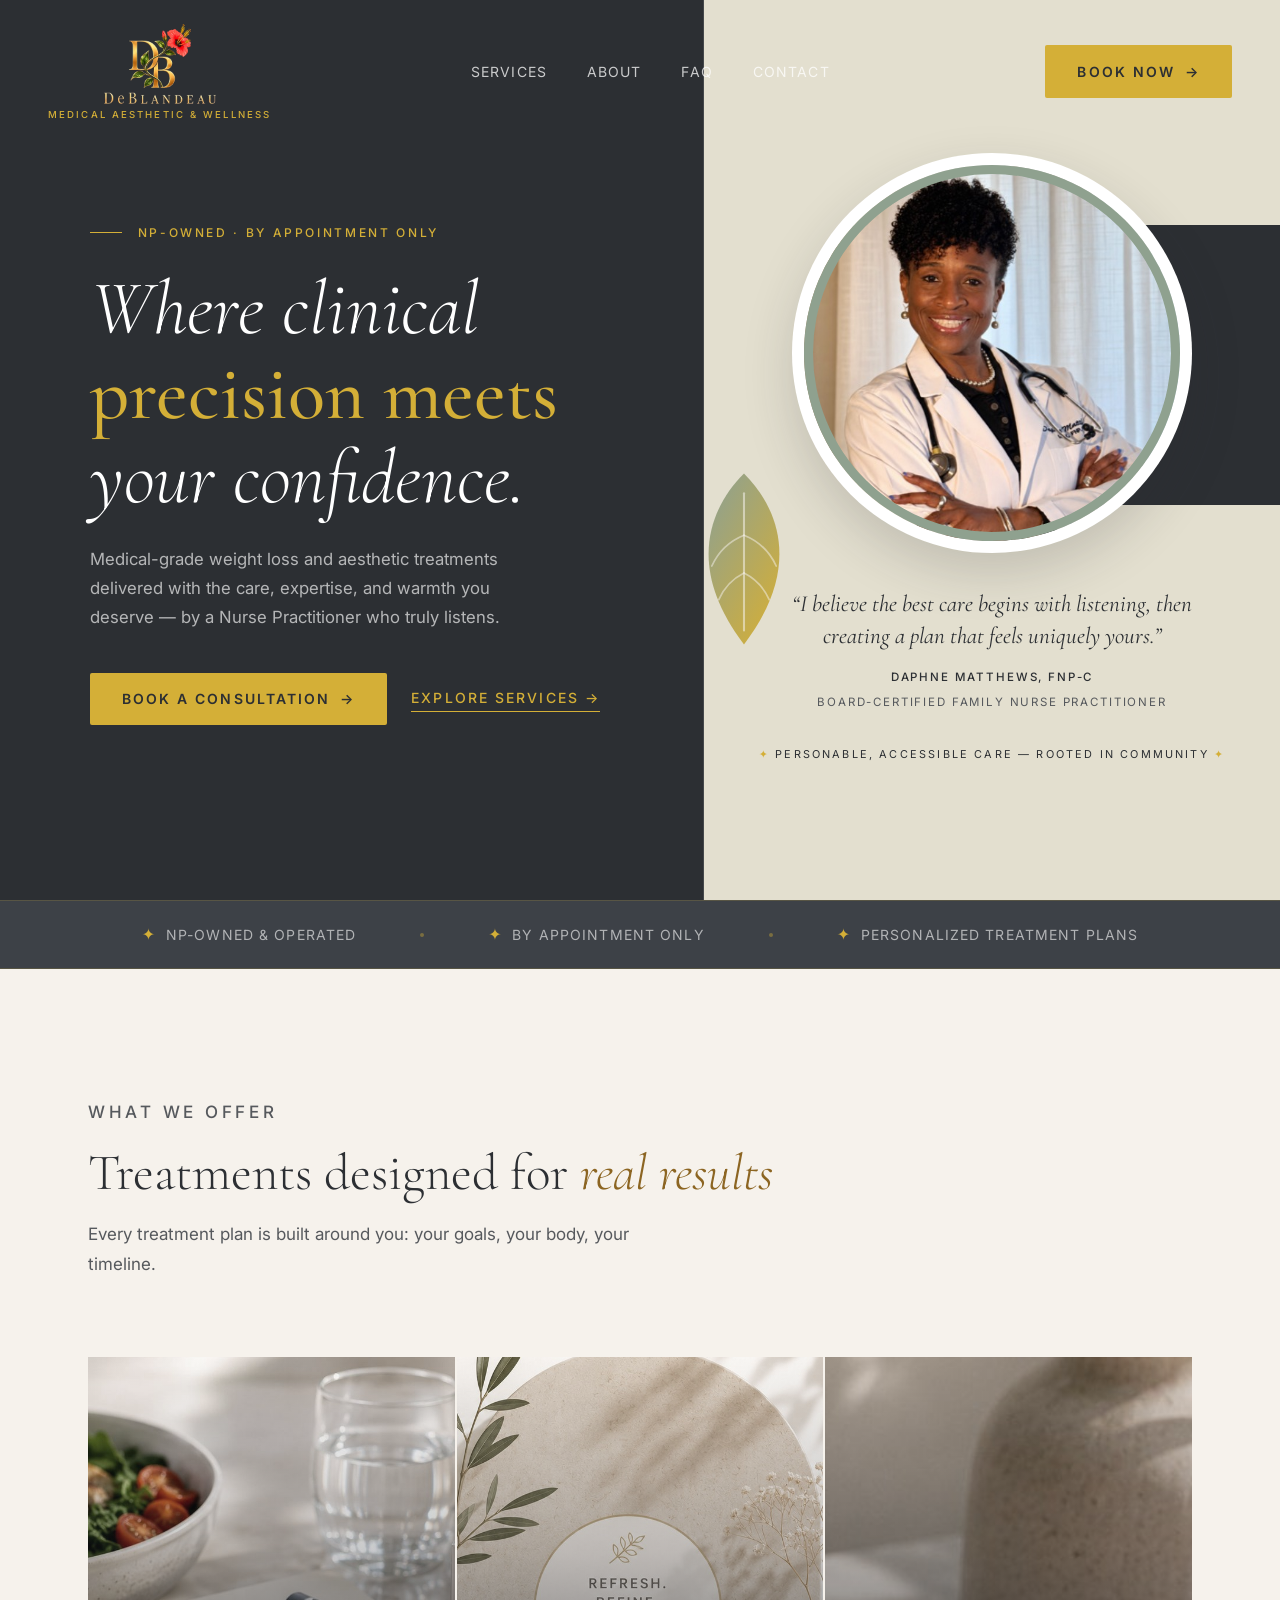
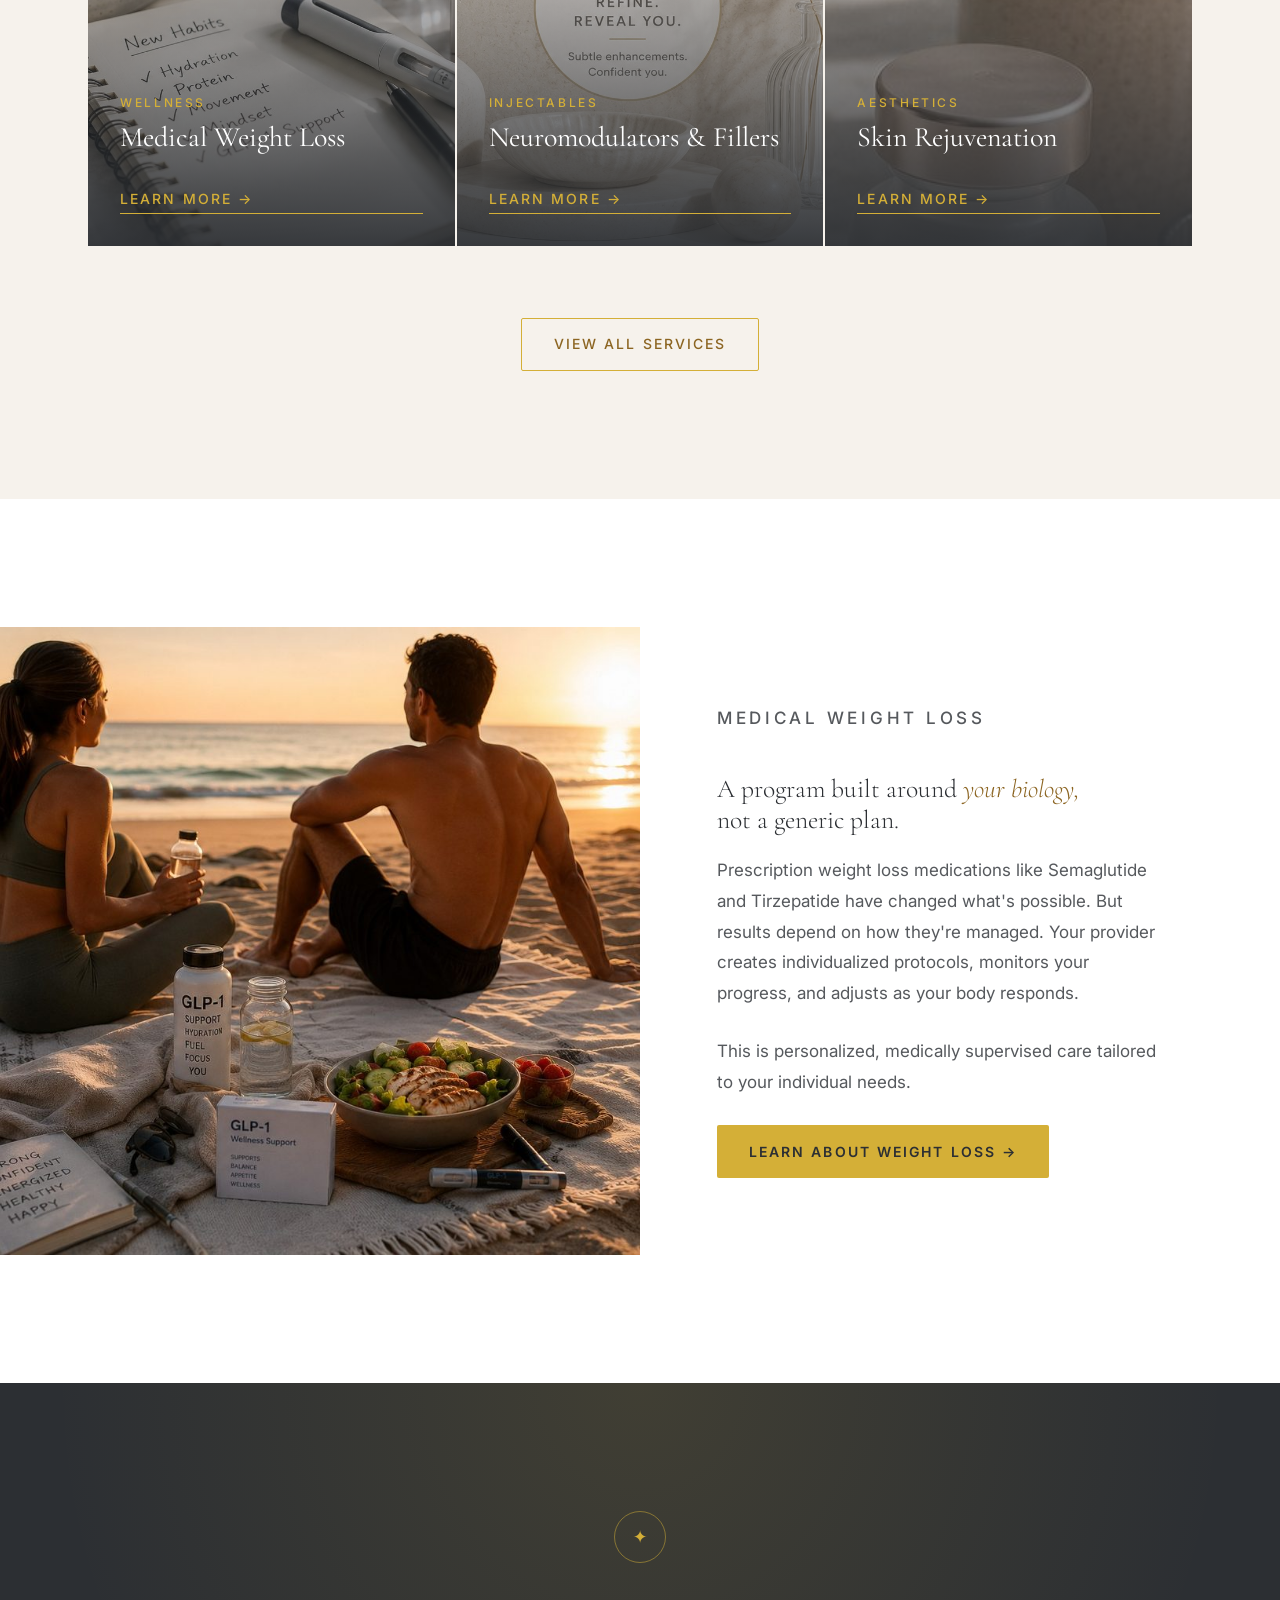
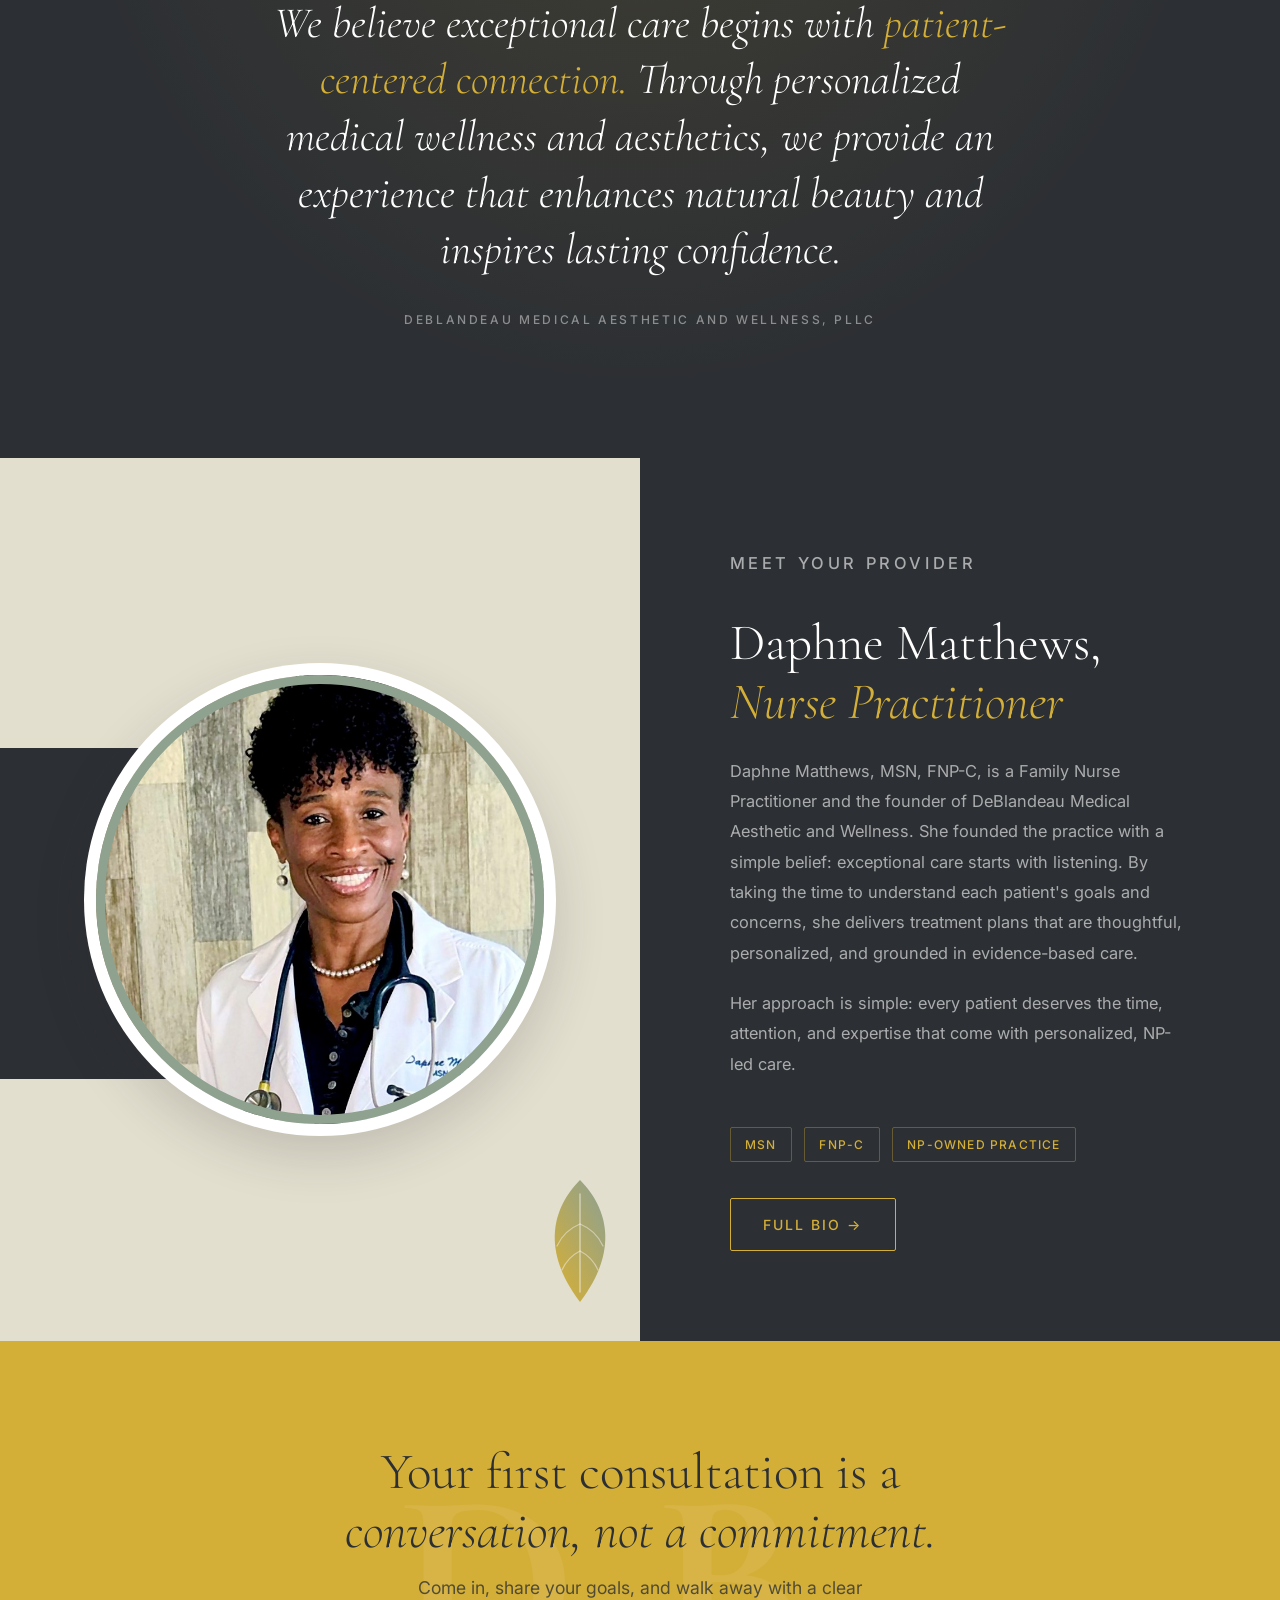
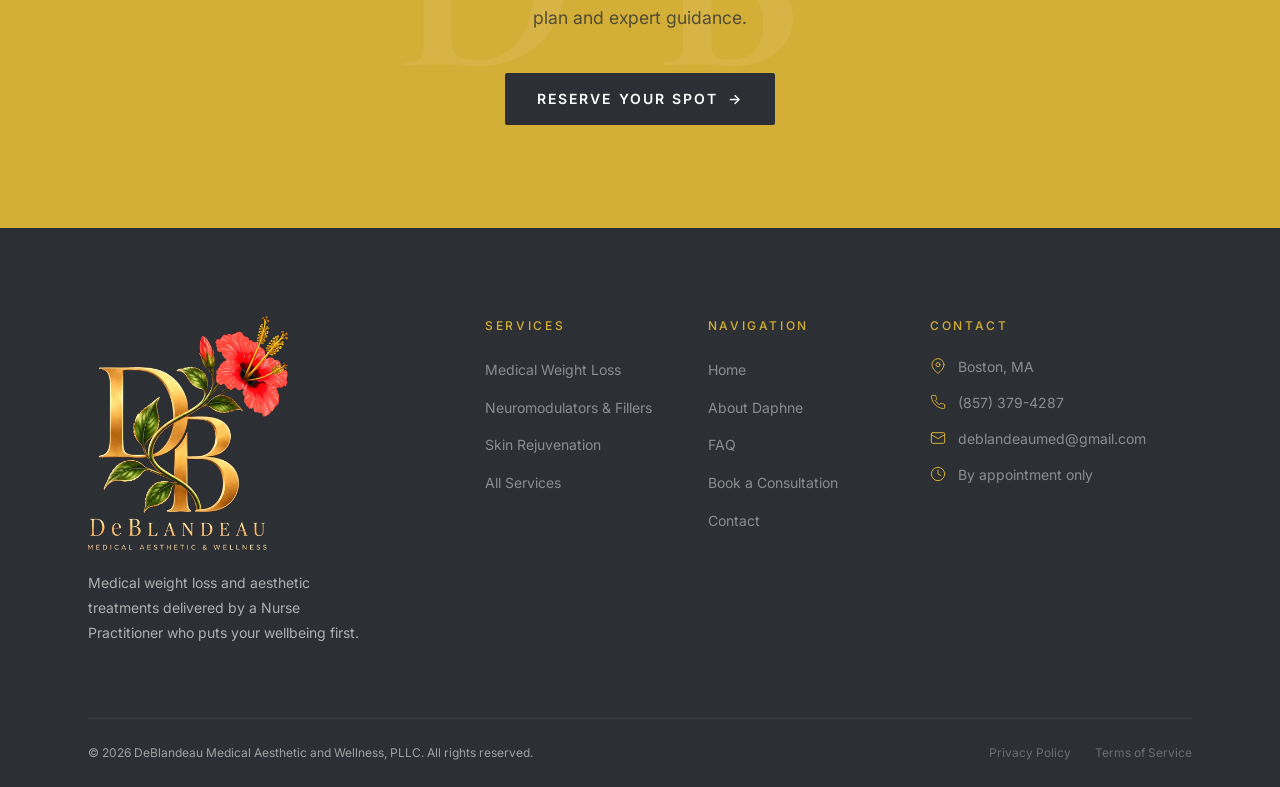
==== commit b454675e: "feat(branding): nav-specific logo (logo-nav.webp 336x240, no baked tagline) + live-text tagline span" ====
--- a/index.html
+++ b/index.html
@@ -28,7 +28,7 @@
   <link rel="preload" as="style" href="https://fonts.googleapis.com/css2?family=Cormorant+Garamond:ital,wght@0,300;0,400;0,500;0,600;1,300;1,400;1,500&family=Inter:wght@300;400;500;600&display=swap" />
   <link rel="stylesheet" href="https://fonts.googleapis.com/css2?family=Cormorant+Garamond:ital,wght@0,300;0,400;0,500;0,600;1,300;1,400;1,500&family=Inter:wght@300;400;500;600&display=swap" />
   <link rel="preload" as="image" href="assets/images/hero-daphne-circle.jpg" />
-  <link rel="stylesheet" href="style.css?v=20261102a" />
+  <link rel="stylesheet" href="style.css?v=20261102b" />
 
   <script type="application/ld+json">
   {
@@ -61,7 +61,7 @@
 
   <nav class="navbar light" aria-label="Main navigation">
     <a href="index.html" class="nav-logo" aria-label="DeBlandeau Medical Aesthetic and Wellness, PLLC — home">
-      <img src="assets/images/logo-full.webp?v=20261102" class="logo-img" alt="" width="720" height="843" />
+      <img src="assets/images/logo-nav.webp?v=20261102" class="logo-img" alt="" width="336" height="240" /><span class="logo-tagline">Medical Aesthetic &amp; Wellness</span>
     </a>
     <ul class="nav-links" role="list">
       <li><a href="services.html">Services</a></li>
--- a/style.css
+++ b/style.css
@@ -202,13 +202,17 @@
   gap: 0;
   line-height: 1;
 }
-.logo-img { display: block; width: auto; height: 96px; transition: height var(--transition), opacity var(--transition-fast); }
+.navbar .nav-logo { flex-direction: column; align-items: center; }
+.logo-img { display: block; width: auto; transition: height var(--transition), opacity var(--transition-fast); }
 .nav-logo:hover .logo-img { opacity: 0.85; }
-.navbar.scrolled .logo-img { height: 72px; }
+.navbar .logo-img { height: 80px; }
+.navbar.scrolled .logo-img { height: 60px; }
 .footer-brand .logo-img { height: auto; width: 200px; max-width: 100%; }
+.logo-tagline { font-family: var(--font-body); font-size: 0.6rem; font-weight: 500; letter-spacing: 0.22em; text-transform: uppercase; color: var(--accent); margin-top: 0.35rem; white-space: nowrap; }
 @media (max-width: 768px) {
-  .navbar .logo-img { height: 72px; }
-  .navbar.scrolled .logo-img { height: 56px; }
+  .navbar .logo-img { height: 60px; }
+  .navbar.scrolled .logo-img { height: 46px; }
+  .logo-tagline { font-size: 0.52rem; letter-spacing: 0.18em; }
 }
 .nav-links { display: flex; align-items: center; gap: 2.5rem; }
 .nav-links a {
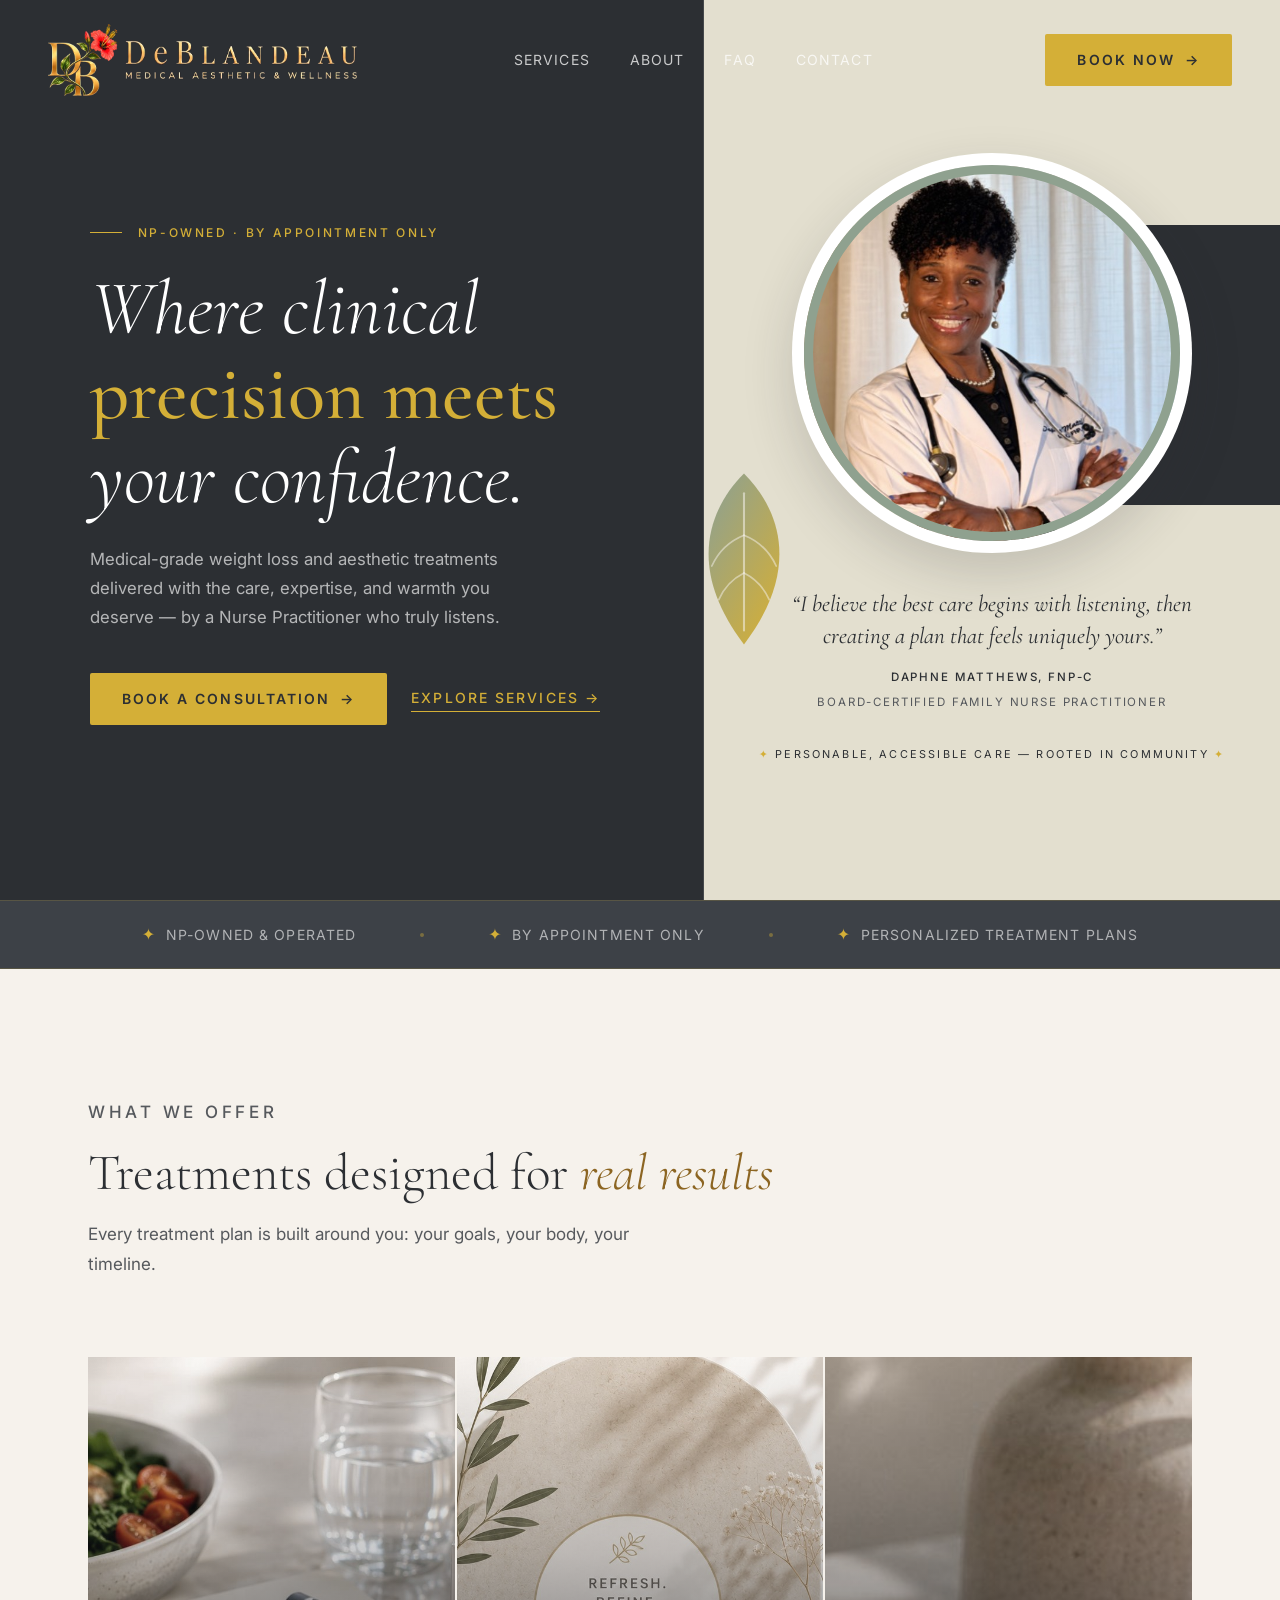
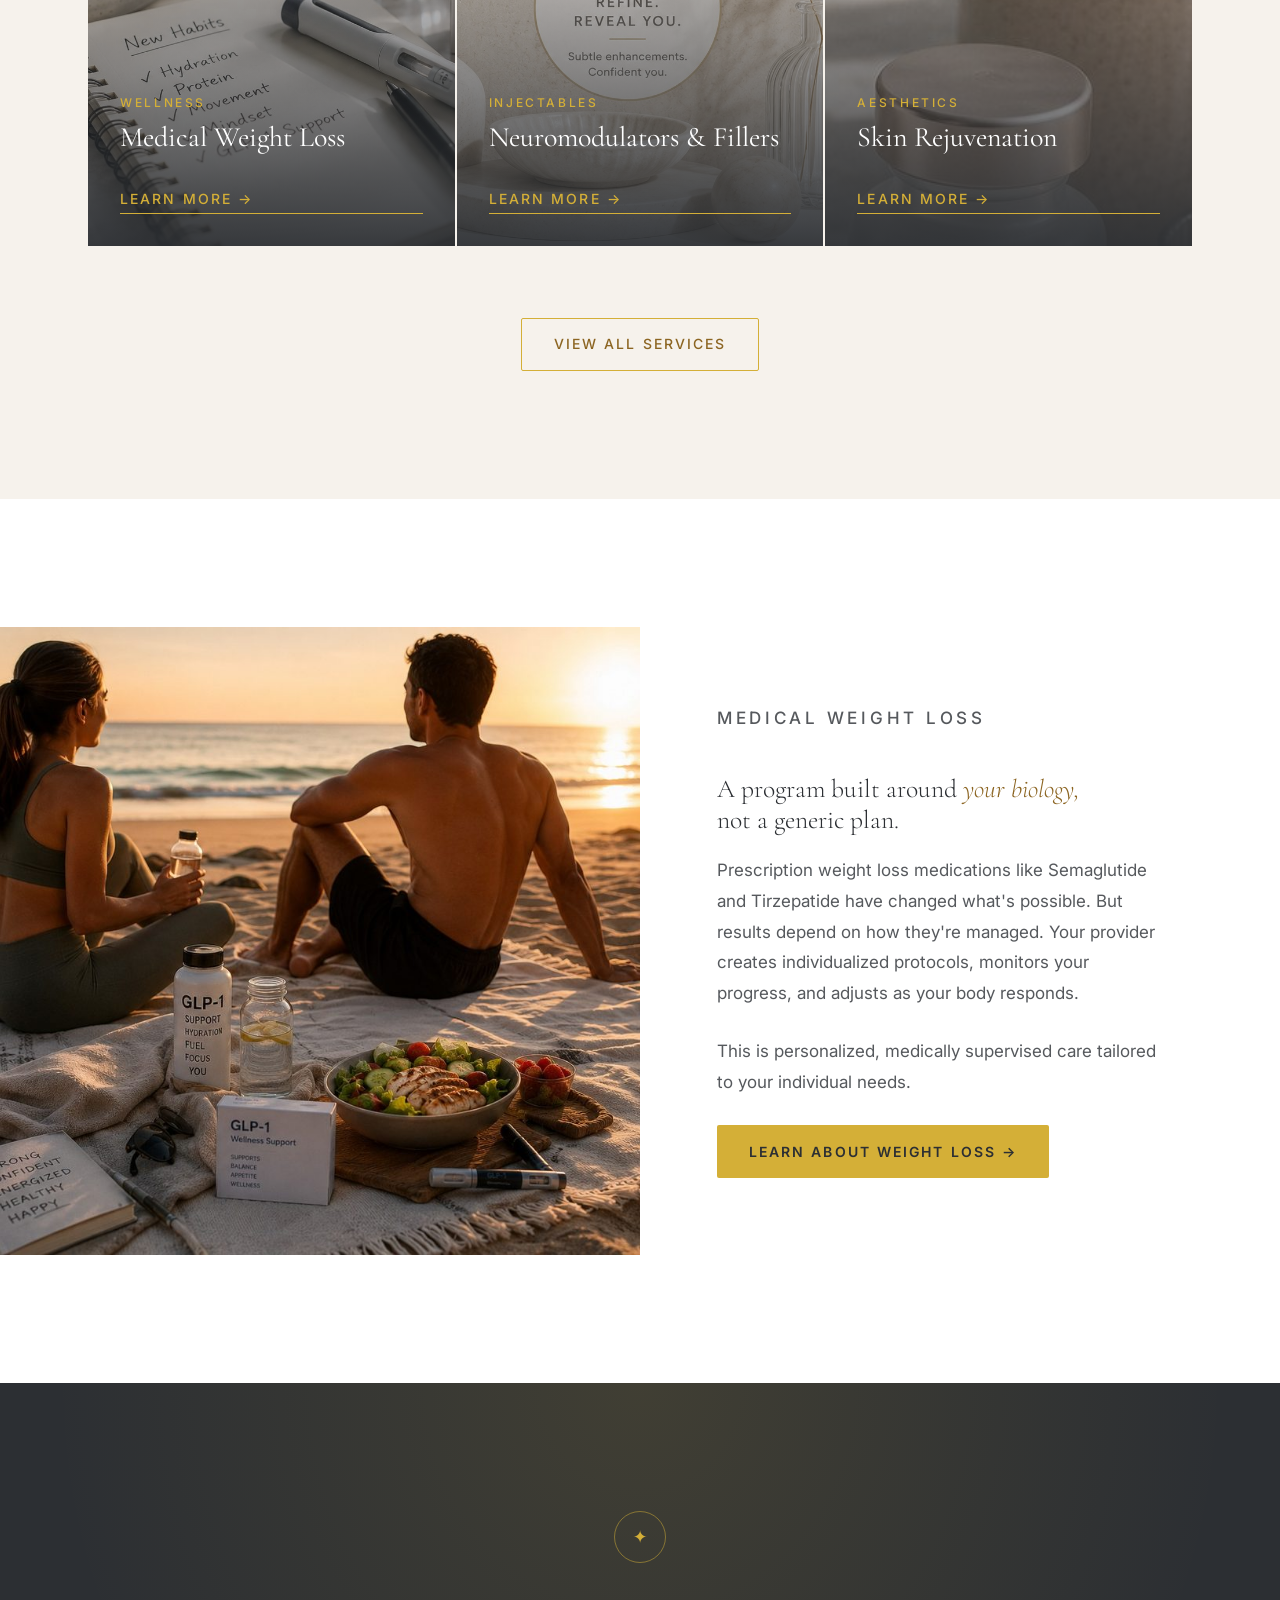
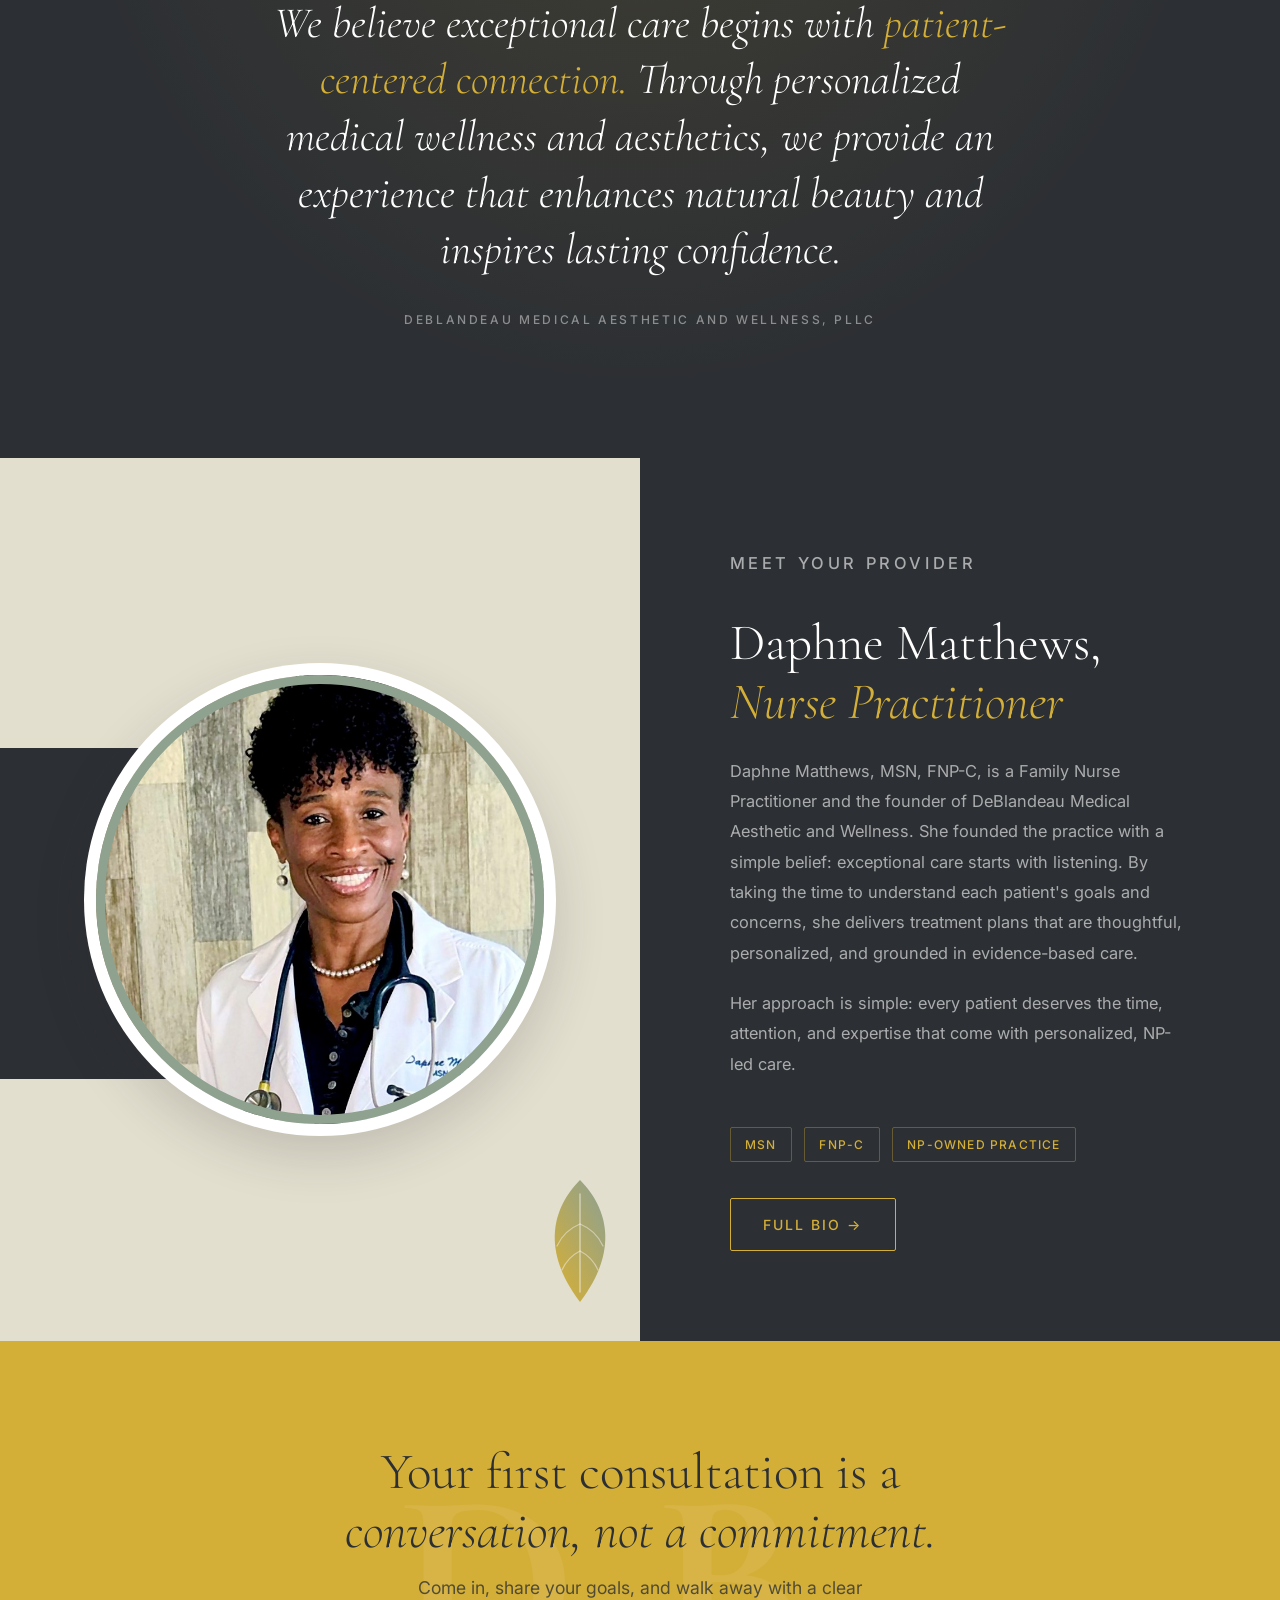
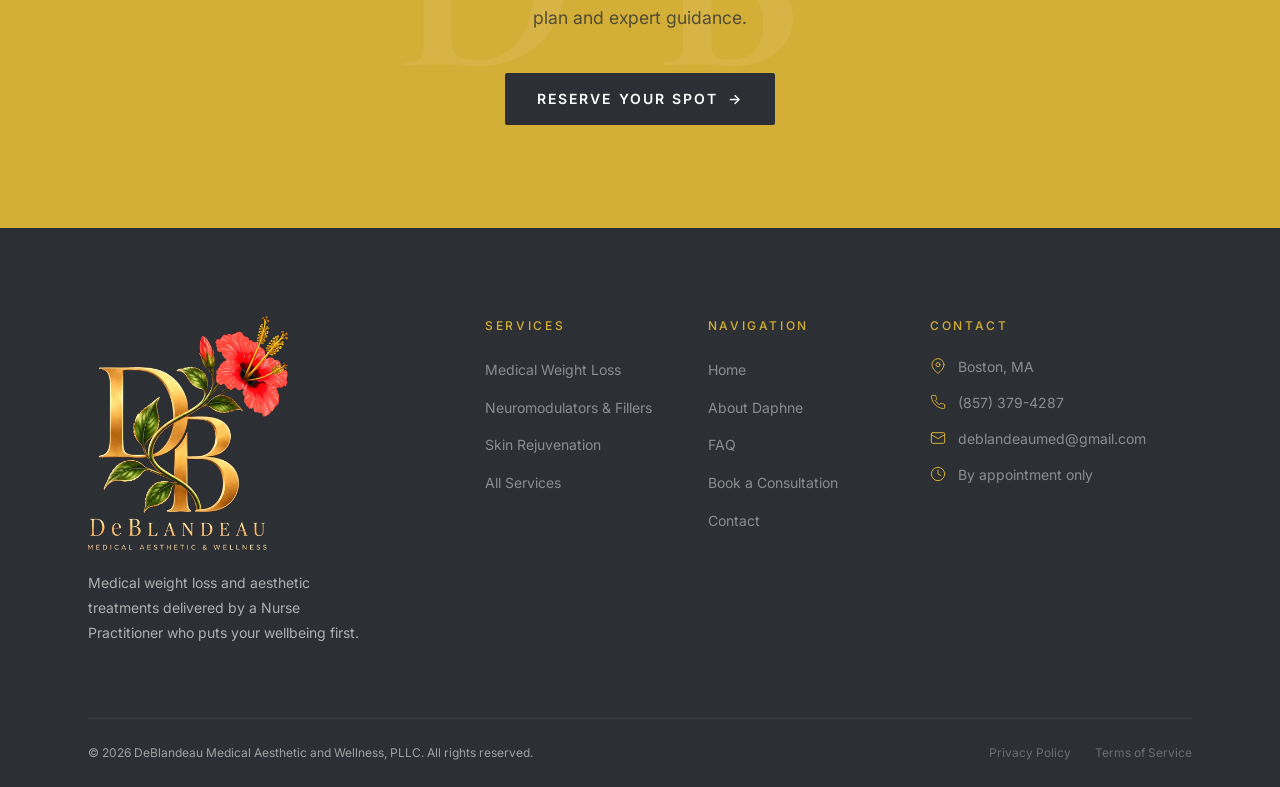
==== commit 403aaddd: "feat(branding): nav switches to side-by-side logo-wide.webp (927x216, client-chosen); retire logo-na" ====
--- a/index.html
+++ b/index.html
@@ -28,7 +28,7 @@
   <link rel="preload" as="style" href="https://fonts.googleapis.com/css2?family=Cormorant+Garamond:ital,wght@0,300;0,400;0,500;0,600;1,300;1,400;1,500&family=Inter:wght@300;400;500;600&display=swap" />
   <link rel="stylesheet" href="https://fonts.googleapis.com/css2?family=Cormorant+Garamond:ital,wght@0,300;0,400;0,500;0,600;1,300;1,400;1,500&family=Inter:wght@300;400;500;600&display=swap" />
   <link rel="preload" as="image" href="assets/images/hero-daphne-circle.jpg" />
-  <link rel="stylesheet" href="style.css?v=20261102b" />
+  <link rel="stylesheet" href="style.css?v=20261102c" />
 
   <script type="application/ld+json">
   {
@@ -61,7 +61,7 @@
 
   <nav class="navbar light" aria-label="Main navigation">
     <a href="index.html" class="nav-logo" aria-label="DeBlandeau Medical Aesthetic and Wellness, PLLC — home">
-      <img src="assets/images/logo-nav.webp?v=20261102" class="logo-img" alt="" width="336" height="240" /><span class="logo-tagline">Medical Aesthetic &amp; Wellness</span>
+      <img src="assets/images/logo-wide.webp?v=20261102" class="logo-img" alt="" width="927" height="216" />
     </a>
     <ul class="nav-links" role="list">
       <li><a href="services.html">Services</a></li>
@@ -309,7 +309,7 @@
       <div class="footer-grid">
         <div class="footer-brand">
           <a href="index.html" class="nav-logo" aria-label="DeBlandeau Medical Aesthetic and Wellness, PLLC — home">
-            <img src="assets/images/logo-full.webp?v=20261102" class="logo-img" alt="" width="720" height="843" />
+            <img src="assets/images/logo-full.webp?v=20261102c" class="logo-img" alt="" width="720" height="843" />
           </a>
           <p>Medical weight loss and aesthetic treatments delivered by a Nurse Practitioner who puts your wellbeing first.</p>
           <!-- Social links removed until real handles exist (audit 2026-07-04). Restore .footer-social block here. -->
--- a/style.css
+++ b/style.css
@@ -198,21 +198,19 @@
 }
 .nav-logo {
   display: inline-flex;
-  align-items: baseline; /* svg baseline = its bottom edge; logo-text baseline = EBLANDEAU's */
+  align-items: baseline;
   gap: 0;
   line-height: 1;
 }
-.navbar .nav-logo { flex-direction: column; align-items: center; }
+.navbar .nav-logo { align-items: center; }
 .logo-img { display: block; width: auto; transition: height var(--transition), opacity var(--transition-fast); }
 .nav-logo:hover .logo-img { opacity: 0.85; }
-.navbar .logo-img { height: 80px; }
-.navbar.scrolled .logo-img { height: 60px; }
+.navbar .logo-img { height: 72px; }
+.navbar.scrolled .logo-img { height: 58px; }
 .footer-brand .logo-img { height: auto; width: 200px; max-width: 100%; }
-.logo-tagline { font-family: var(--font-body); font-size: 0.6rem; font-weight: 500; letter-spacing: 0.22em; text-transform: uppercase; color: var(--accent); margin-top: 0.35rem; white-space: nowrap; }
 @media (max-width: 768px) {
-  .navbar .logo-img { height: 60px; }
-  .navbar.scrolled .logo-img { height: 46px; }
-  .logo-tagline { font-size: 0.52rem; letter-spacing: 0.18em; }
+  .navbar .logo-img { height: 60px; max-width: calc(100vw - 110px); object-fit: contain; }
+  .navbar.scrolled .logo-img { height: 50px; }
 }
 .nav-links { display: flex; align-items: center; gap: 2.5rem; }
 .nav-links a {
